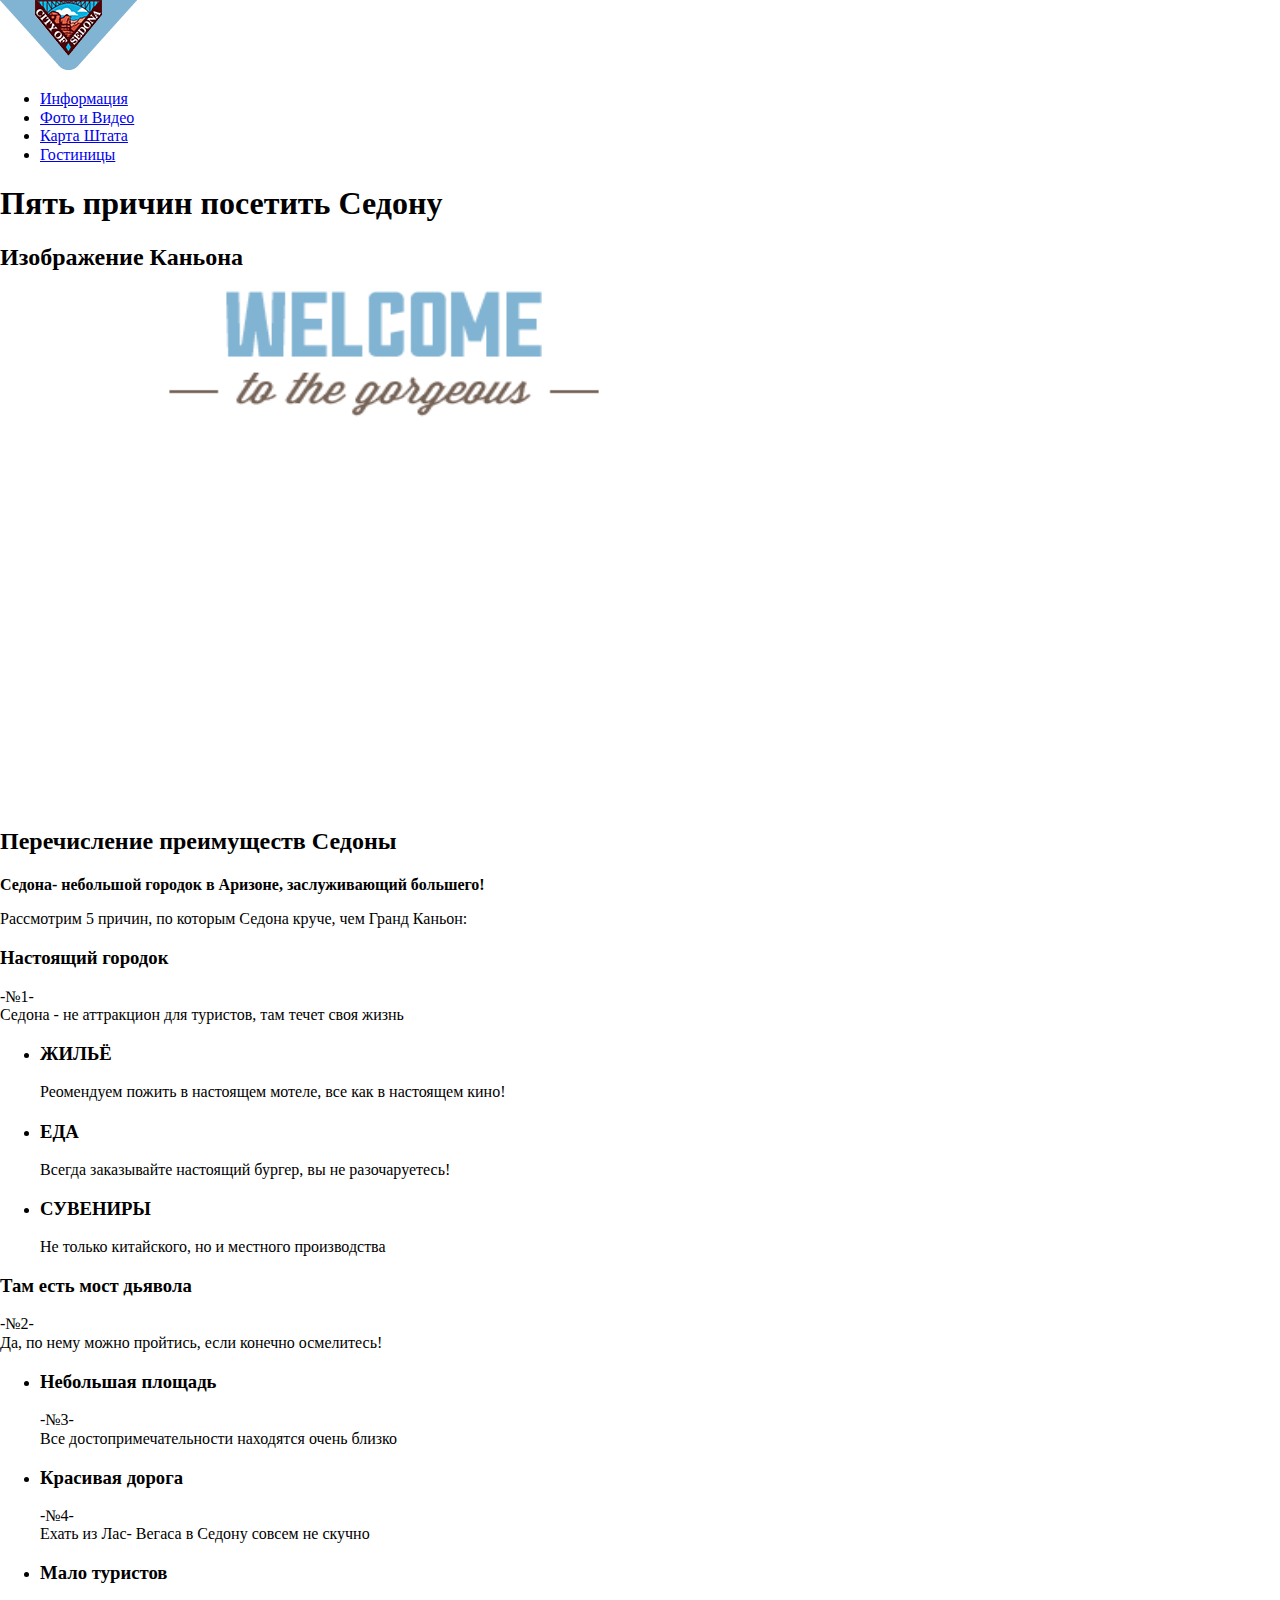
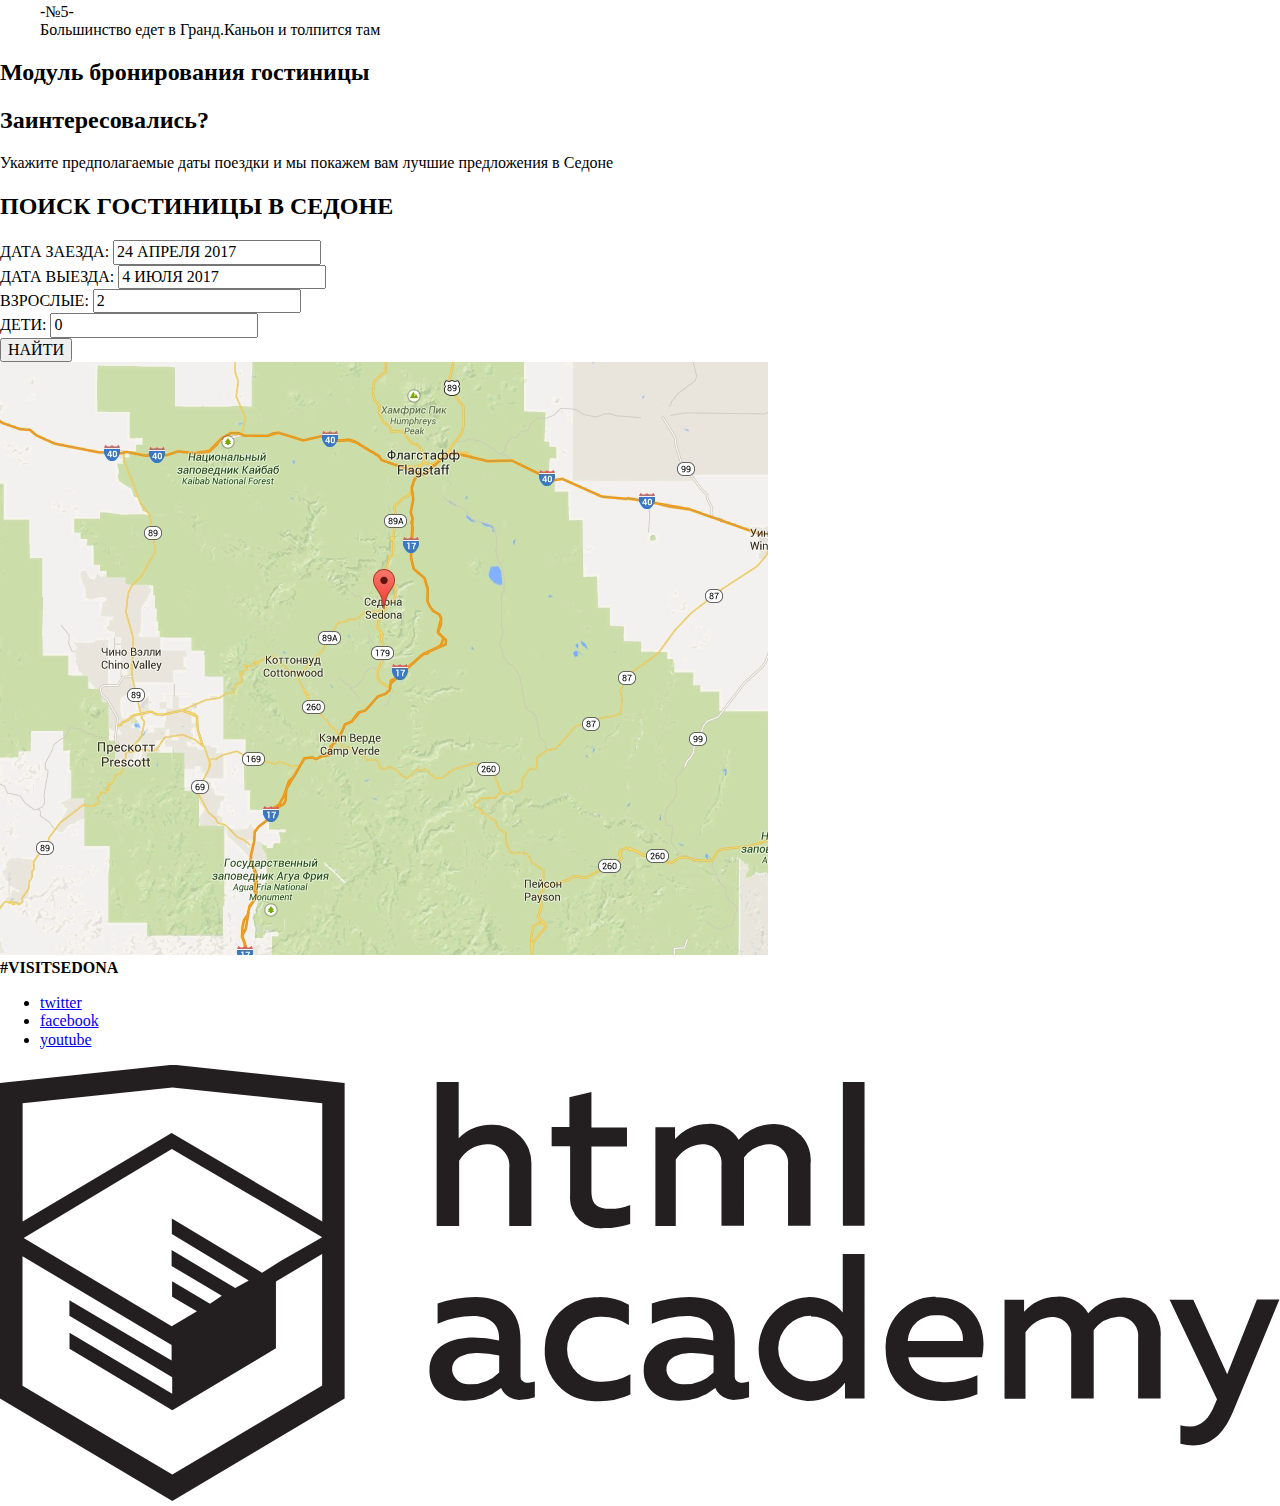
==== index.html @ c0c1a4cf "Pictures relocated" ====
<!DOCTYPE html>
<html lang="ru">
  <head>
    <meta charset="utf-8">
    <title>HTML Academy: Седона</title>
    <link href="https://fonts.googleapis.com/css?family=PT+Sans:400,700&amp;subset=cyrillic" rel="stylesheet">
    <link href="css/normalize.css" rel="stylesheet">
  </head>
  <body>

  <header class="main-header">
    <nav class="main-header-nav">
      <a class="main-header-logo" href="#">
        <img src="img/Logo.png" width="137" height="70" alt="Логотип Sedona">
      </a>
        <ul class="main-header-nav-list">
          <li><a href="#">Информация</a></li>
          <li><a href="#">Фото и Видео</a></li>
          <li><a href="#">Карта Штата</a></li>
          <li><a href="inner.html">Гостиницы</a></li>
        </ul>
      </nav>
    </header>
<main>
  <h1 class="visually-hidden">Пять причин посетить Седону</h1>
    <section class="header-background">
      <h2 class="visually-hidden">Изображение Каньона</h2>
      <div class="image-header">
        <div class="image-header-titles">
          <img src="img/Sedona-title.png" width="768" height="513" alt="Изображение Каньона со стороны Седоны">
        </div>
      </div>
    </section>

  <section class="reasoning">
    <h2 class="visually-hidden"> Перечисление преимуществ Седоны</h2>
      <div class="reasoning-title">
        <p class="reasoning-title-1"><b>Седона- небольшой городок в Аризоне, заслуживающий большего!</b></p>
        <p class="reasoning-title-2">Рассмотрим 5 причин, по которым Седона круче, чем Гранд Каньон:</p>
      </div>

  <div class="reason-1">
      <h3 class="reason-1-title">Настоящий городок</h3>
        <p class="reason-1-body">-№1-<br>Седона - не аттракцион для туристов, там течет своя жизнь</p>
  </div>
    <div class="reason-1-list">
      <ul class="reason-1-benefits">
        <li class="reason-1-benefits-accomodation">
          <h3>ЖИЛЬЁ</h3>
          <p class="accomodation-slogan"> Реомендуем пожить в настоящем мотеле, все как в настоящем кино!</P>
        </li>
        <li class="reason-1-benefits-food">
          <h3>ЕДА</h3>
          <p class='food-slogan'>Всегда заказывайте настоящий бургер, вы не разочаруетесь!</p>
        </li>
        <li class="reason-1-benefits-souvenirs">
          <h3>СУВЕНИРЫ</h3>
          <p class="souvenirs-slogan">Не только китайского, но и местного производства</p>
        </li>
      </ul>
    </div>
    <div class="other-reasons">
      <div class="reason-2">
        <h3 class="reason-2-title">Там есть мост дьявола</h3>
          <p class="reason-2-body">-№2-<br>Да, по нему можно пройтись, если конечно осмелитесь!</p>
      </div>
      <div class="reasons-extra">
        <ul class="reasons-extra-list">
        <li class="reasons-extra-list-citation">
          <h3>Небольшая площадь</h3>
          <p>-№3-<br>Все достопримечательности находятся очень близко</p>
        </li>
        <li class="reasons-extra-list-citation">
          <h3>Красивая дорога</h3>
          <p>-№4-<br>Ехать из Лас- Вегаса в Седону совсем не скучно</p>
        </li>
        <li class="reasons-extra-list-citation">
          <h3>Мало туристов</h3>
          <p>-№5-<br>Большинство едет в Гранд.Каньон и толпится там</p>
        </li>
      </ul>
    </div>
  </div>
</section>
<section class="booking">
  <h2 class="visually-hidden">Модуль бронирования гостиницы</h2>
  <div class="interested">
    <div class="interested-text">
      <h2 class="interested-text-question">Заинтересовались?</h2>
      <p class="interested-text-offer">Укажите предполагаемые даты поездки
        и мы покажем вам лучшие предложения в Седоне</p>
    </div>
    <div class="interested-form"></div>
     <h2>ПОИСК ГОСТИНИЦЫ В СЕДОНЕ</h2>
      <form class="booking-from" action="https://echo.htmlacademy.ru" method="post">
        <div class="check-in">
         <label for="check-in-date">ДАТА ЗАЕЗДА:</label>
         <input type="text" id="check-in-date" name="check-in-date" value="24 АПРЕЛЯ 2017" required>
        </div>
        <div class="check-out">
          <label for="check-out-date">ДАТА ВЫЕЗДА:</label>
          <input type="text" id="check-out-date" name="check-out-date" value="4 ИЮЛЯ 2017" required>
        </div>
        <div class="adults">
          <label for="adults-form">ВЗРОСЛЫЕ:</label>
          <input type="text" id="adults-form" name="adults-form" value="2" required>
        </div>
        <div class="children">
          <label for="children-form">ДЕТИ:</label>
          <input type="text" id="children-form" name="children-form" value="0" required>
        </div>
        <div class="hotel-search">
          <input type="submit" value="НАЙТИ" name="hotel-search-button">
        </div>
      </form>
    <div class="interested-map">
      <img src="img/map.png" width="768" height="593" alt="Карта проезда до Седоны">
    </div>
  </div>
</section>
</main>
<footer class="main-footer">
  <b class="footer-hashtag">#VISITSEDONA</b>
  <ul class="footer-social">
    <li class="footer-social-twitter">
      <a href="#" title="twitter" class="twitter-button">twitter</a>
    </li>
    <li class="footer-social-facebook">
      <a href="#" title="facebook" class="facebook-button">facebook</a>
    </li>
    <li class="footer-social-youtube">
      <a href="#" title="youtube" class="youtube-button">youtube</a>
    </li>
  </ul>
  <a href="#" title="htmlacademy" class="htmlacademy-button"><img src="img/logo-htmlacademy.svg" alt="htmlacademy-logo"></a>
</footer>
  </body>
</html>
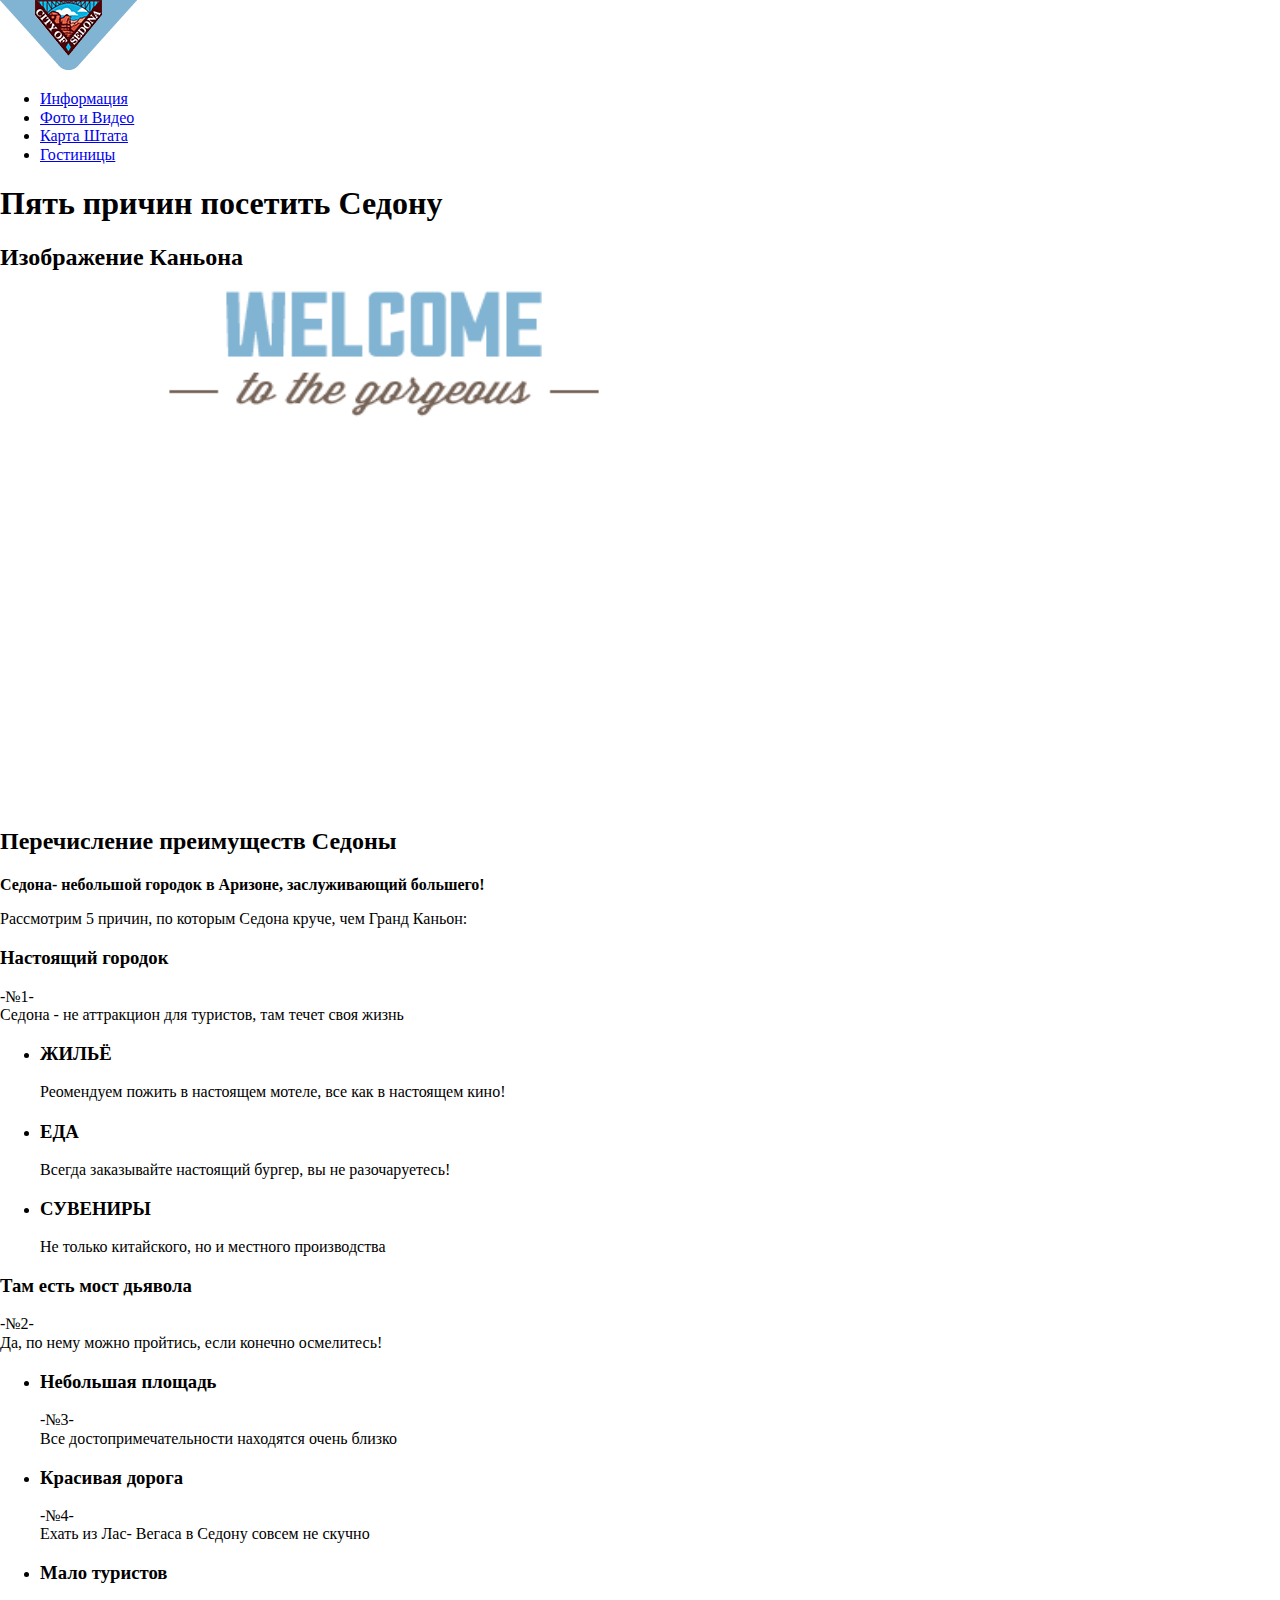
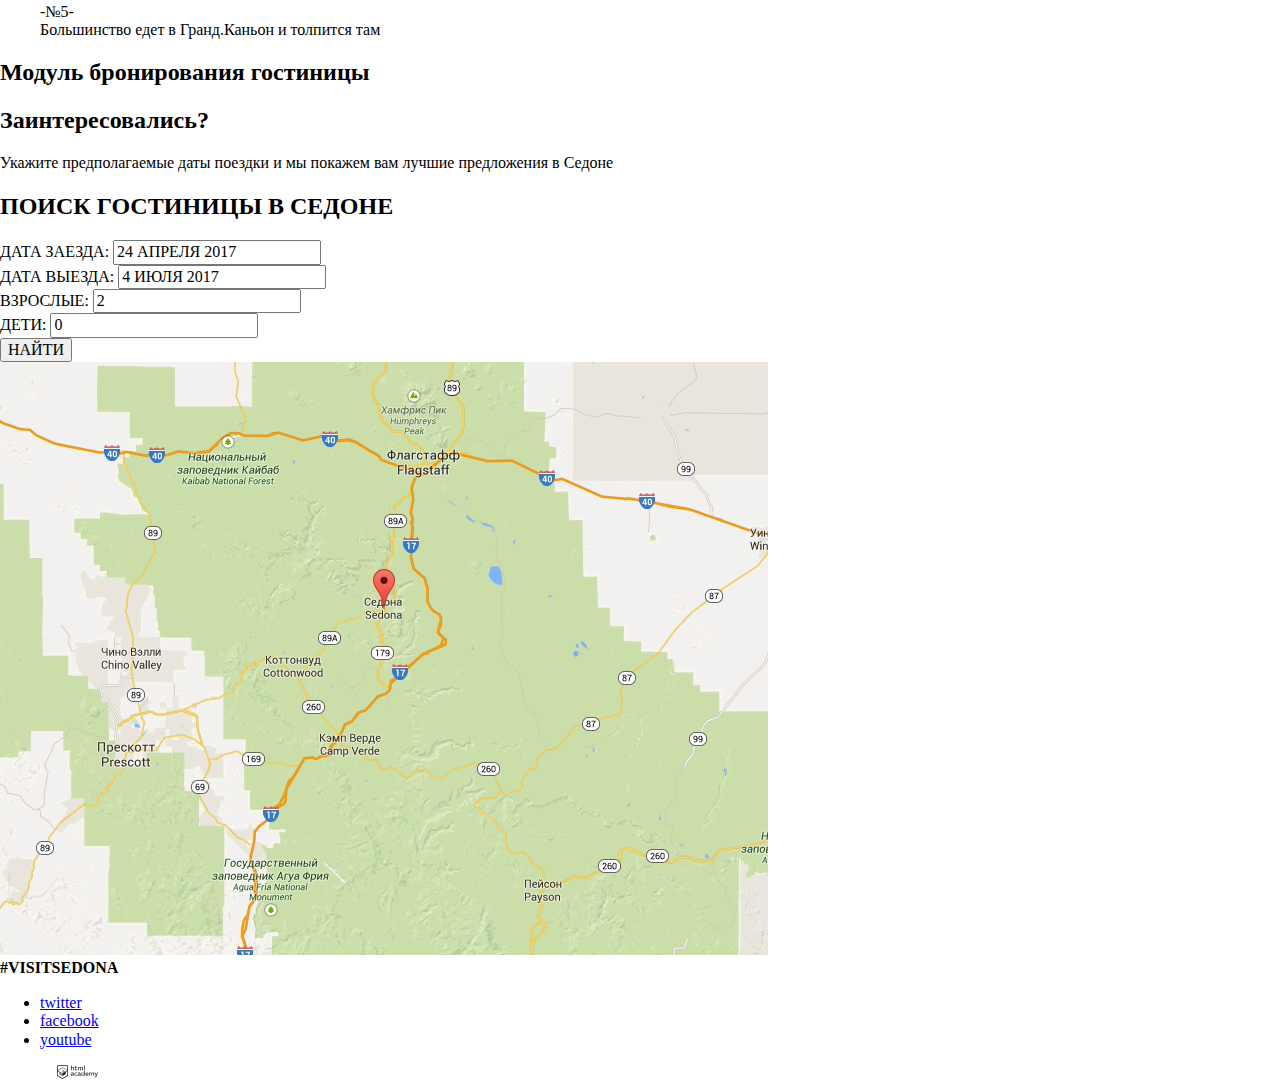
==== commit 1f346b30: "Logo fixed" ====
--- a/index.html
+++ b/index.html
@@ -132,7 +132,7 @@
       <a href="#" title="youtube" class="youtube-button">youtube</a>
     </li>
   </ul>
-  <a href="#" title="htmlacademy" class="htmlacademy-button"><img src="img/logo-htmlacademy.svg" alt="htmlacademy-logo"></a>
+  <a href="#" title="htmlacademy" class="htmlacademy-button"><img src="img/logo-htmlacademy.svg" width="155" height="14" alt="htmlacademy-logo"></a>
 </footer>
   </body>
 </html>
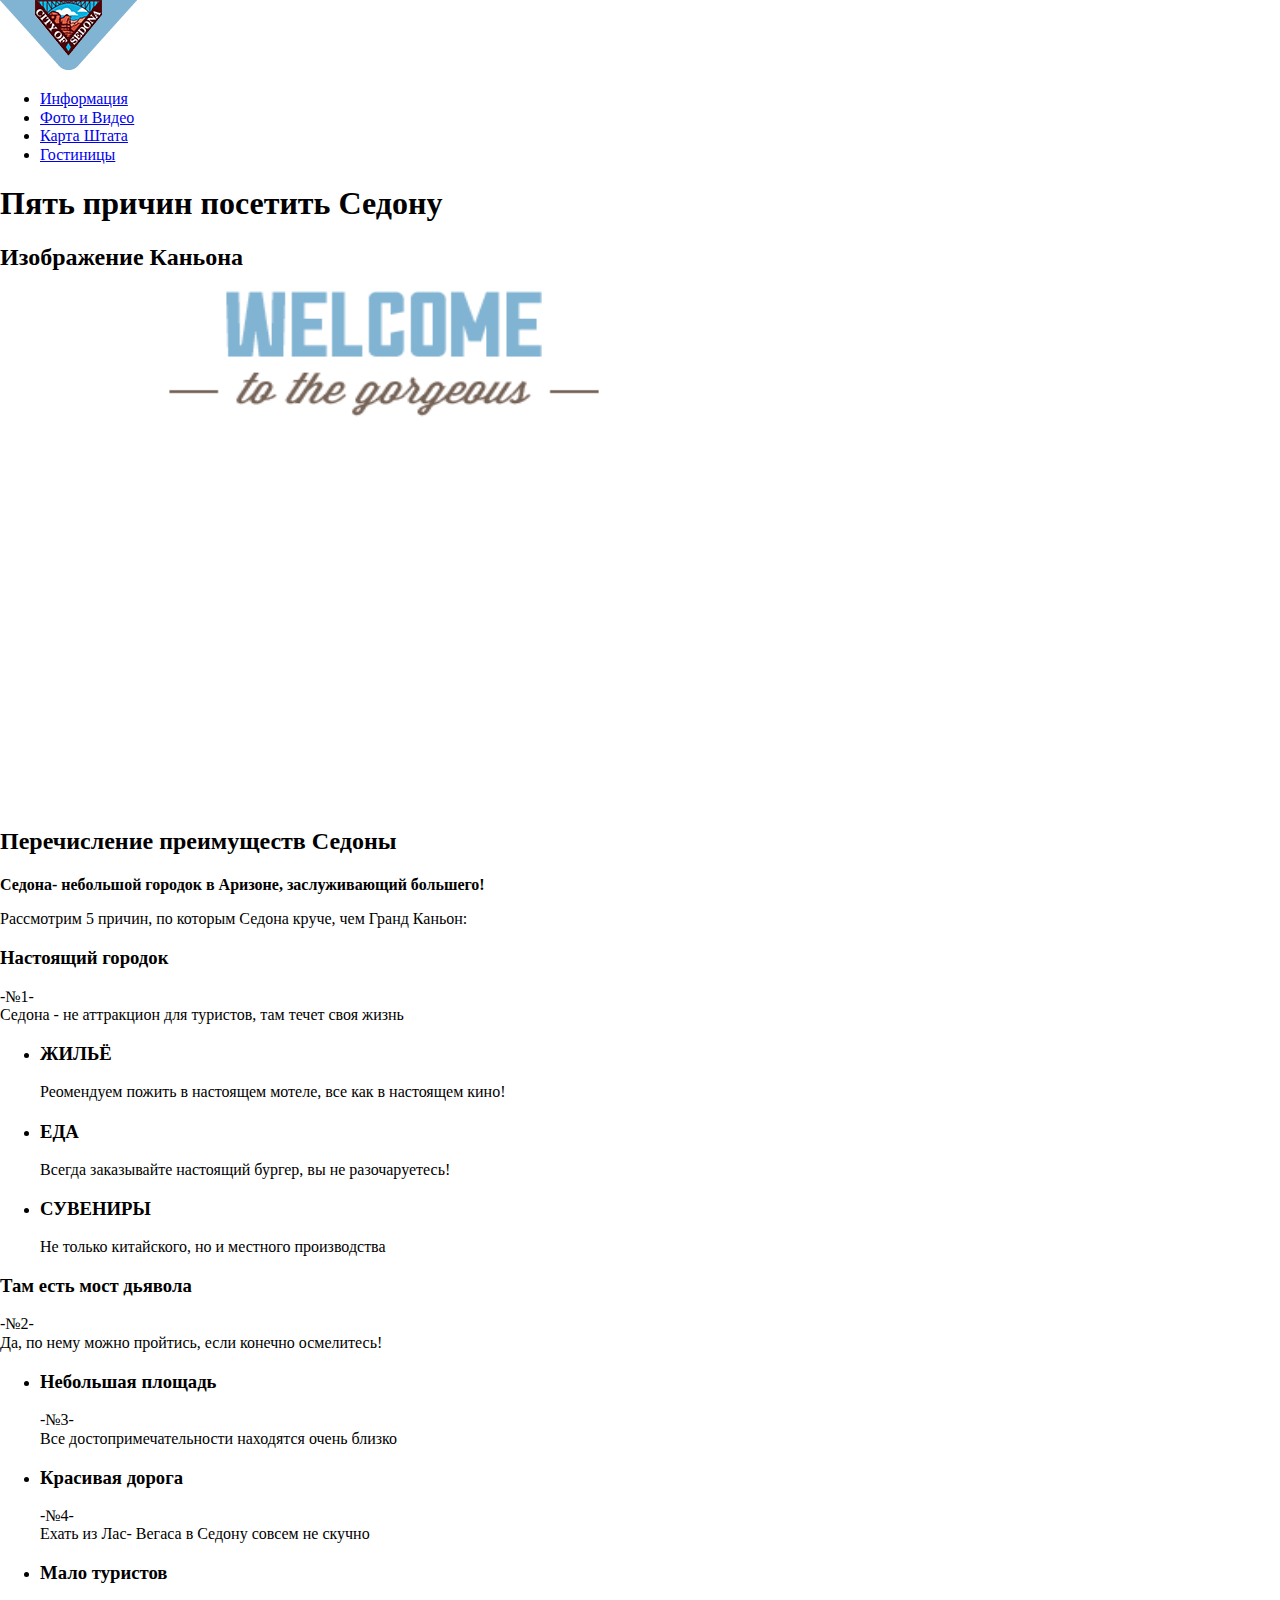
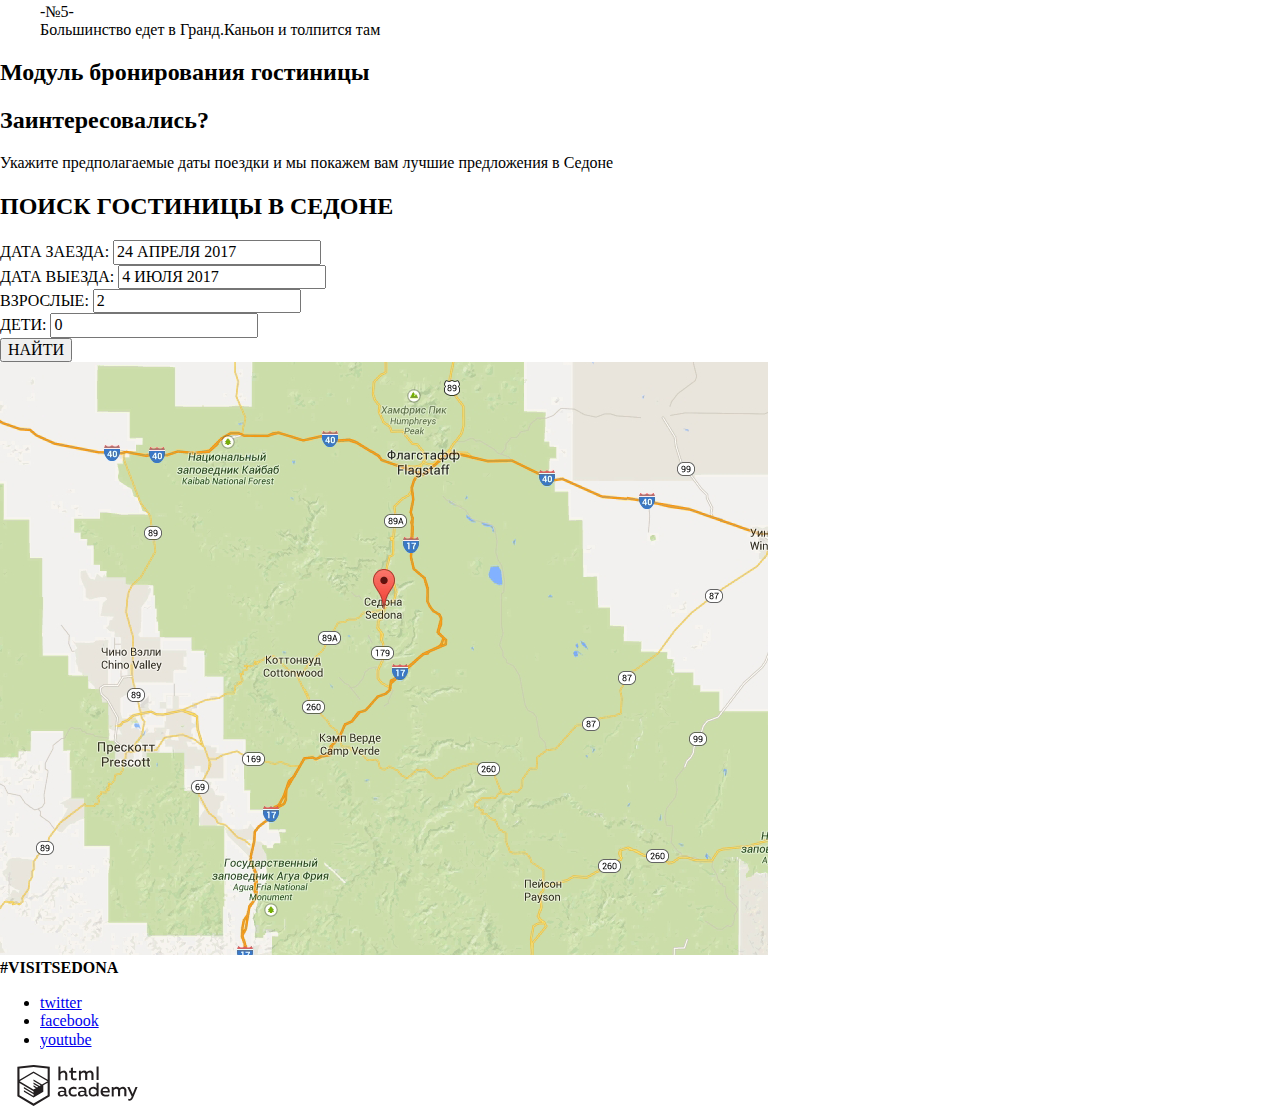
==== commit 70a707d8: "Logo fixed 2.0" ====
--- a/index.html
+++ b/index.html
@@ -132,7 +132,7 @@
       <a href="#" title="youtube" class="youtube-button">youtube</a>
     </li>
   </ul>
-  <a href="#" title="htmlacademy" class="htmlacademy-button"><img src="img/logo-htmlacademy.svg" width="155" height="14" alt="htmlacademy-logo"></a>
+  <a href="#" title="htmlacademy" class="htmlacademy-button"><img src="img/logo-htmlacademy.svg" width="155" height="41" alt="htmlacademy-logo"></a>
 </footer>
   </body>
 </html>
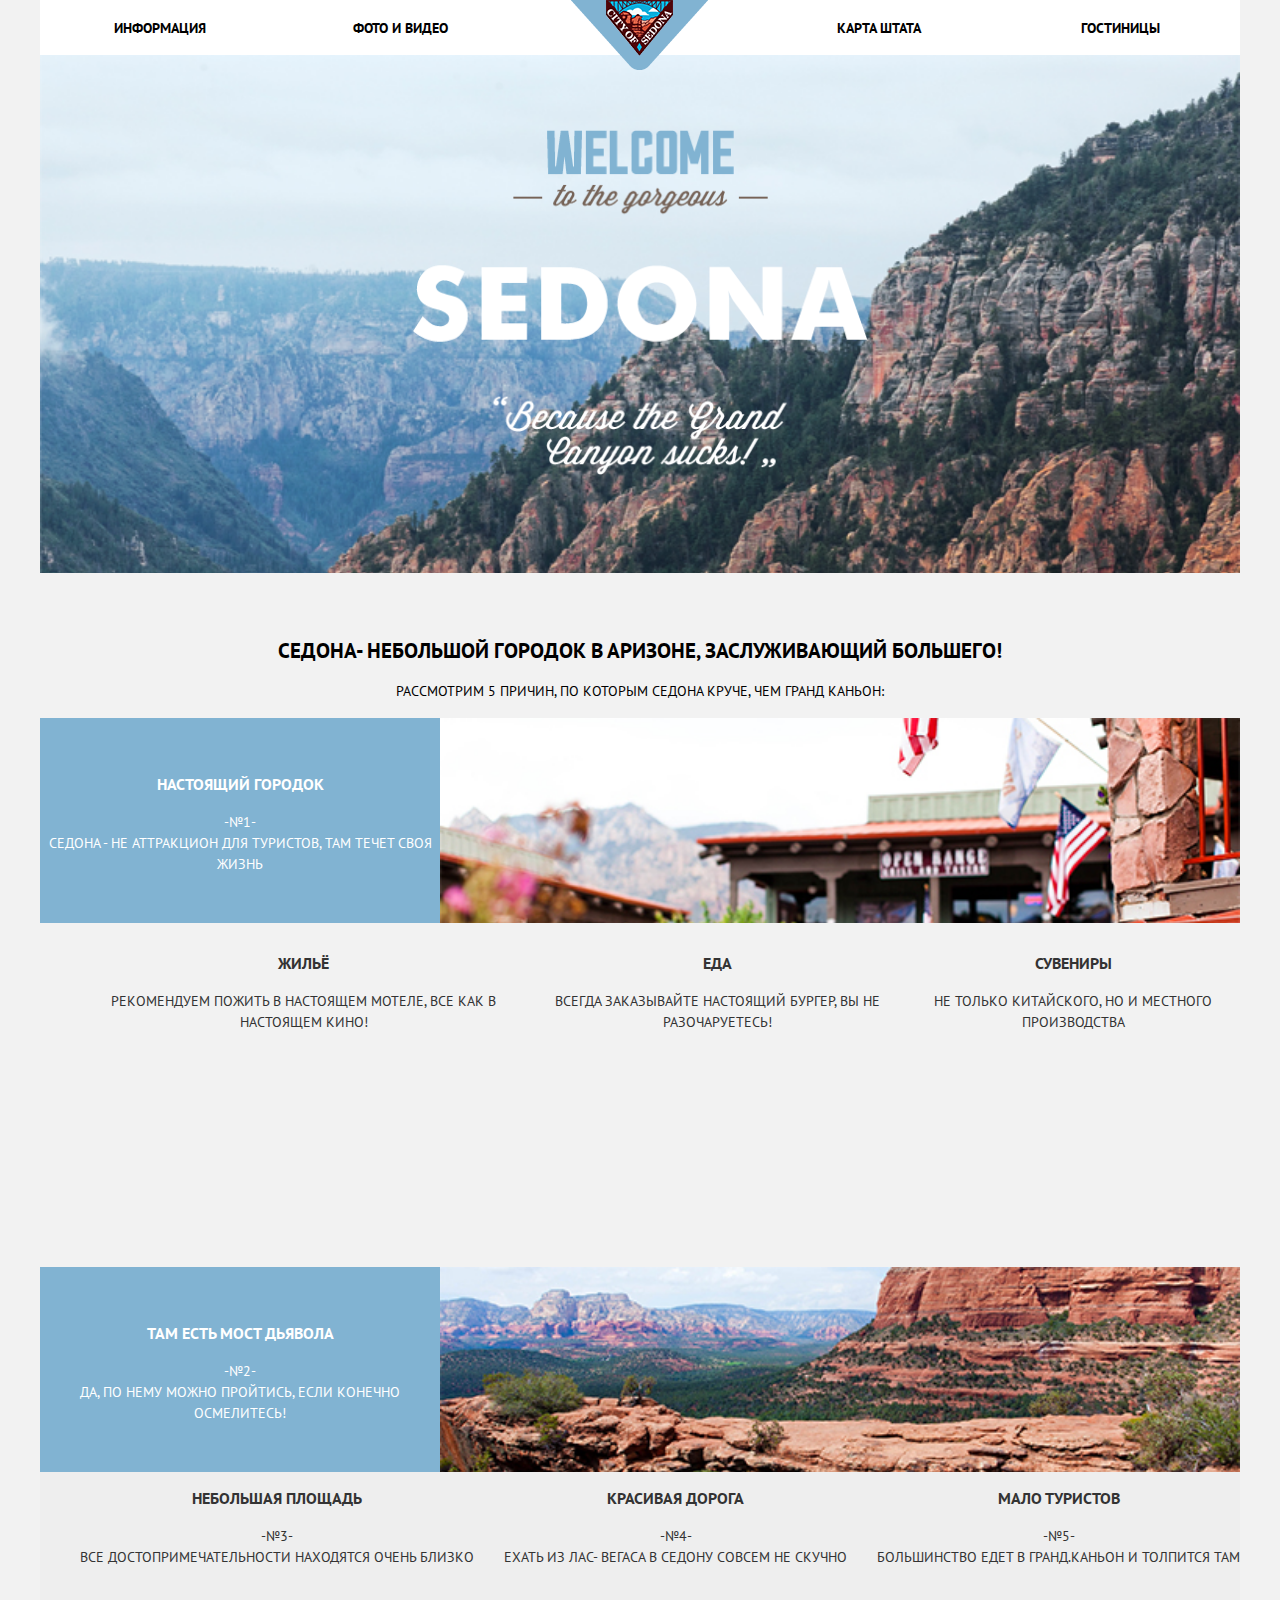
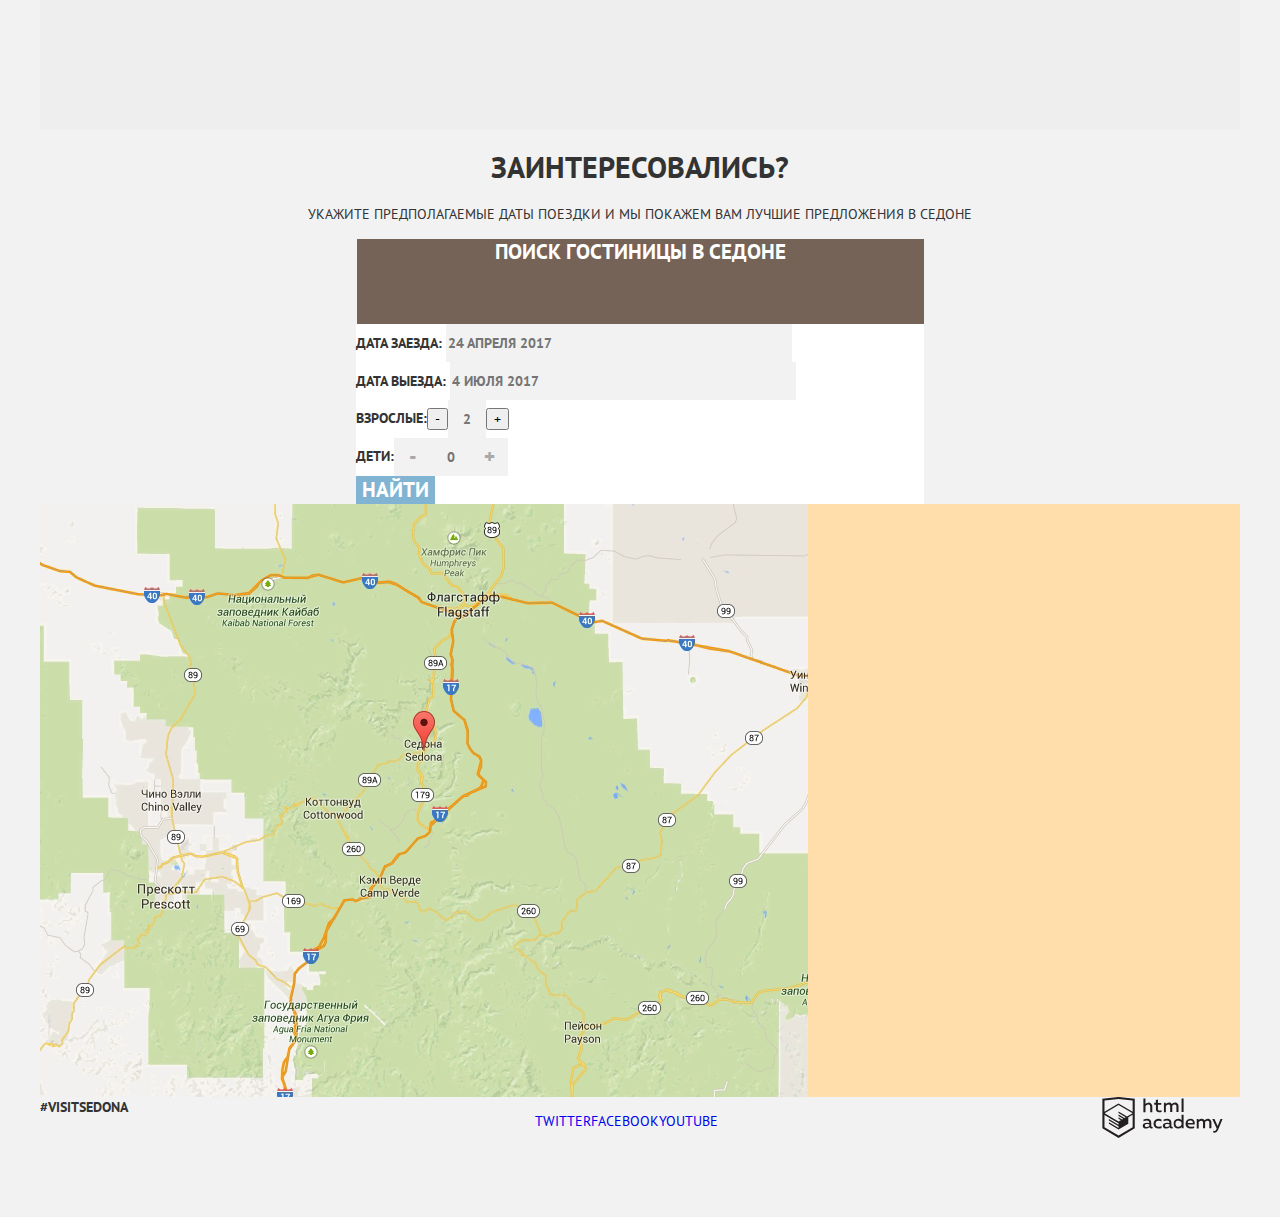
==== commit 1200560f: "Css and HTML fixes" ====
--- a/index.html
+++ b/index.html
@@ -5,15 +5,16 @@
     <title>HTML Academy: Седона</title>
     <link href="https://fonts.googleapis.com/css?family=PT+Sans:400,700&amp;subset=cyrillic" rel="stylesheet">
     <link href="css/normalize.css" rel="stylesheet">
+    <link href="css/style.css" rel="stylesheet">
   </head>
   <body>
-
+<div class="wrapper">
   <header class="main-header">
-    <nav class="main-header-nav">
-      <a class="main-header-logo" href="#">
+    <nav class="nav">
+      <a class="header-logo" href="#">
         <img src="img/Logo.png" width="137" height="70" alt="Логотип Sedona">
       </a>
-        <ul class="main-header-nav-list">
+        <ul class="nav-list">
           <li><a href="#">Информация</a></li>
           <li><a href="#">Фото и Видео</a></li>
           <li><a href="#">Карта Штата</a></li>
@@ -21,37 +22,41 @@
         </ul>
       </nav>
     </header>
+
 <main>
+
   <h1 class="visually-hidden">Пять причин посетить Седону</h1>
     <section class="header-background">
       <h2 class="visually-hidden">Изображение Каньона</h2>
-      <div class="image-header">
-        <div class="image-header-titles">
-          <img src="img/Sedona-title.png" width="768" height="513" alt="Изображение Каньона со стороны Седоны">
-        </div>
+      <div class="header-img">
+        <img src="img/Sedona-title.png" width="455" height="345" alt="Изображение Каньона со стороны Седоны">
       </div>
     </section>
 
-  <section class="reasoning">
+  <section class="attractions">
     <h2 class="visually-hidden"> Перечисление преимуществ Седоны</h2>
-      <div class="reasoning-title">
-        <p class="reasoning-title-1"><b>Седона- небольшой городок в Аризоне, заслуживающий большего!</b></p>
-        <p class="reasoning-title-2">Рассмотрим 5 причин, по которым Седона круче, чем Гранд Каньон:</p>
+      <div class="mountains">
+        <b class="mountains-slogan">Седона- небольшой городок в Аризоне, заслуживающий большего!</b>
+        <p class="mountains-text">Рассмотрим 5 причин, по которым Седона круче, чем Гранд Каньон:</p>
       </div>
 
   <div class="reason-1">
-      <h3 class="reason-1-title">Настоящий городок</h3>
-        <p class="reason-1-body">-№1-<br>Седона - не аттракцион для туристов, там течет своя жизнь</p>
+      <div class="reason-1-text">
+        <h3>Настоящий городок</h3>
+        <p>-№1-<br>Седона - не аттракцион для туристов, там течет своя жизнь</p>
+      </div>
+      <div class="reason-1-picture"></div>
   </div>
+
     <div class="reason-1-list">
       <ul class="reason-1-benefits">
         <li class="reason-1-benefits-accomodation">
           <h3>ЖИЛЬЁ</h3>
-          <p class="accomodation-slogan"> Реомендуем пожить в настоящем мотеле, все как в настоящем кино!</P>
+          <p class="accomodation-slogan"> Рекомендуем пожить в настоящем мотеле, все как в настоящем кино!</P>
         </li>
         <li class="reason-1-benefits-food">
           <h3>ЕДА</h3>
-          <p class='food-slogan'>Всегда заказывайте настоящий бургер, вы не разочаруетесь!</p>
+          <p class="food-slogan">Всегда заказывайте настоящий бургер, вы не разочаруетесь!</p>
         </li>
         <li class="reason-1-benefits-souvenirs">
           <h3>СУВЕНИРЫ</h3>
@@ -59,10 +64,14 @@
         </li>
       </ul>
     </div>
+
     <div class="other-reasons">
       <div class="reason-2">
-        <h3 class="reason-2-title">Там есть мост дьявола</h3>
-          <p class="reason-2-body">-№2-<br>Да, по нему можно пройтись, если конечно осмелитесь!</p>
+        <div class="reason-2-text">
+        <h3>Там есть мост дьявола</h3>
+          <p>-№2-<br>Да, по нему можно пройтись, если конечно осмелитесь!</p>
+        </div>
+        <div class="reason-2-picture"></div>
       </div>
       <div class="reasons-extra">
         <ul class="reasons-extra-list">
@@ -81,7 +90,9 @@
       </ul>
     </div>
   </div>
+
 </section>
+
 <section class="booking">
   <h2 class="visually-hidden">Модуль бронирования гостиницы</h2>
   <div class="interested">
@@ -90,33 +101,61 @@
       <p class="interested-text-offer">Укажите предполагаемые даты поездки
         и мы покажем вам лучшие предложения в Седоне</p>
     </div>
-    <div class="interested-form"></div>
-     <h2>ПОИСК ГОСТИНИЦЫ В СЕДОНЕ</h2>
-      <form class="booking-from" action="https://echo.htmlacademy.ru" method="post">
-        <div class="check-in">
-         <label for="check-in-date">ДАТА ЗАЕЗДА:</label>
-         <input type="text" id="check-in-date" name="check-in-date" value="24 АПРЕЛЯ 2017" required>
-        </div>
-        <div class="check-out">
-          <label for="check-out-date">ДАТА ВЫЕЗДА:</label>
-          <input type="text" id="check-out-date" name="check-out-date" value="4 ИЮЛЯ 2017" required>
-        </div>
-        <div class="adults">
-          <label for="adults-form">ВЗРОСЛЫЕ:</label>
-          <input type="text" id="adults-form" name="adults-form" value="2" required>
-        </div>
-        <div class="children">
-          <label for="children-form">ДЕТИ:</label>
-          <input type="text" id="children-form" name="children-form" value="0" required>
-        </div>
-        <div class="hotel-search">
-          <input type="submit" value="НАЙТИ" name="hotel-search-button">
-        </div>
-      </form>
-    <div class="interested-map">
-      <img src="img/map.png" width="768" height="593" alt="Карта проезда до Седоны">
-    </div>
-  </div>
+
+      <a class="search-hotel-button" href="#">Поиск гостиницы в седоне</a>
+      <section class="order-form">
+       <form class="search-form" action="https://echo.htmlacademy.ru" method="get">
+         <div class="check-in">
+           <label for="check-in-date">
+             <span class="come">
+               Дата заезда:
+               <input id="check-in-date" type="text" name="check-in" placeholder="24 апреля 2017">
+               <span class="visually-hidden">Календарь</span>
+             </span>
+           </label>
+         </div>
+
+         <div class="check-out">
+           <label for="check-out-date">
+             <span class="leave">
+               Дата выезда:
+               <input id="check-out-date" type="text" name="check-out" placeholder="4 июля 2017">
+               <span class="visually-hidden">Календарь</span>
+             </span>
+           </label>
+         </div>
+
+         <div class="adults">
+           <div class="adults-wrapper">
+             <label for="adults">Взрослые:</label>
+             <span class="visually-hidden">Минус</span>
+             <button class="decrease-button button-number" type="button">-</button>
+             <input id="adults" type="text" name="adults" placeholder="2">
+             <span class="visually-hidden">Плюс</span>
+             <button class="increase-button button-number" type="button">+</button>
+           </div>
+         </div>
+
+         <div class="children">
+           <div class="children-wrapper">
+             <label for="children">Дети:</label>
+             <span class="visually-hidden">минус</span>
+             <button class="minus-button button-number" type="button">-</button>
+             <input id="children" type="text" name="children" placeholder="0">
+             <span class="visually-hidden">плюс</span>
+             <button class="plus-button button-number" type="button">+</button>
+           </div>
+         </div>
+
+         <button class="button-search" type="submit">Найти</button>
+       </form>
+     </section>
+     <section class="map">
+       <h2 class="visually-hidden">Расположение Седоны на карте</h2>
+       <div class="image-of-map">
+         <span class="visually-hidden">Карта курорта Седона</span>
+       </div>
+     </section>
 </section>
 </main>
 <footer class="main-footer">
@@ -134,5 +173,6 @@
   </ul>
   <a href="#" title="htmlacademy" class="htmlacademy-button"><img src="img/logo-htmlacademy.svg" width="155" height="41" alt="htmlacademy-logo"></a>
 </footer>
+</div>
   </body>
 </html>
--- a/css/style.css
+++ b/css/style.css
@@ -0,0 +1,722 @@
+html {
+  box-sizing: border-box;
+}
+
+*,
+*:before,
+*:after {
+  box-sizing: inherit;
+}
+
+body{
+  margin: 0;
+  padding: 0;
+  font-size: 14px;
+  line-height: 21px;
+  color: #333333;
+  text-transform: uppercase;
+  background-color: #f2f2f2;
+  font-family: 'PT Sans', 'Arial', sans-serif;
+}
+
+.wrapper{
+  width:1200px;
+  margin: 0 auto;
+}
+
+a{
+  display: block;
+  text-decoration: none;
+}
+
+ul, li {list-style: none;}
+
+img{
+  max-width:1200px;
+}
+
+.visually-hidden{
+  position: absolute;
+  width: 1px;
+  height: 1px;
+  margin: -1px;
+  border: 0;
+  padding: 0;
+  white-space: nowrap;
+  -webkit-clip-path: inset(100%);
+  clip-path: inset(100%);
+  clip: rect(0 0 0 0);
+  overflow: hidden;
+}
+
+/* НАвигация */
+
+.main-header{
+  width:1200px;
+  min-height:55px;
+  margin:0 auto;
+}
+
+.nav{
+  font-size:14px;
+  line-height:26px;
+  font-weight:700;
+  color:  #000000;
+  background-color: #ffffff;
+  display:block;
+  position:relative;
+}
+
+.header-logo{
+  position: absolute;
+  width:137px;
+  height:70px;
+  left:50%;
+  margin-left:-69px;
+}
+
+.nav-list{
+  display:flex;
+  flex-wrap: wrap;
+  align-items: center;
+  min-height: 55px;
+  margin: 0;
+  padding: 0;
+
+}
+
+.nav-list li{
+  width:20%;
+  text-align:center;
+}
+
+.nav-list li:nth-child(3){
+  margin-left:auto;
+  margin-right:1px;
+}
+
+.nav-list a {
+  color: #000000;
+}
+
+.nav-list a:hover,
+.nav-list a:focus {
+  color: #81b3d2;
+}
+
+.nav-list a:active {
+  color: #000000;
+  opacity: 0.3;
+}
+
+/*Изображение Sedona*/
+
+.header-img{
+  width:1200px;
+  min-height:518px;
+  background-image: url("../img/mountains-photo.png");
+  background-repeat: no-repeat;
+  background-size:cover;
+  text-align: center;
+}
+
+.header-img img{
+  margin-top:75px;
+}
+
+.mountains{
+  color: #000000;
+  text-align: center;
+  width:1200px;
+  height:145px;
+  padding-top: 65px;
+}
+
+.mountains-slogan{
+  font-size: 21px;
+  line-height: 26px;
+  width:440px;
+}
+
+.mountains-text{
+  font-size: 14px;
+  line-height: 26px;
+  color: #000000;
+  text-align: center;
+}
+
+/*Причины */
+
+.reason-1,
+.reason-2{
+  display:flex;
+  color: #ffffff;
+	background-color: #81b3d2;
+	text-align: center;
+  height:205px;
+  width:1200px;
+}
+
+.reason-1-text{
+  width:400px;
+  padding-top: 40px;
+}
+
+.reason-1-picture{
+  width:800px;
+  min-height:205px;
+  background-image:url("../img/pic1.jpg");
+  background-repeat: no-repeat;
+  background-size:cover;
+}
+
+.reason-1-list{
+  height:330px;
+  text-align: center;
+}
+
+.reason-1-benefits{
+  display:flex;
+  justify-content:space-between;
+  min-height: 330px;
+
+}
+/*Переназначить flex элементы с помощью поперечной оси*/
+.reason-2-text{
+  width:400px;
+  padding-top: 40px;
+}
+
+.reason-2-picture{
+  width:800px;
+  min-height:205px;
+  background-image:url("../img/pic2.jpg");
+  background-repeat: no-repeat;
+  background-size:cover;
+}
+
+.other-reasons{
+  text-align: center;
+}
+
+.reasons-extra{
+  min-height:258px;
+  background-color:#eeeeee;
+
+}
+
+.attractions>h3{
+  font-size:21px;
+  line-height: 21px;
+  font-weight:bold;
+}
+
+.reasons-extra-list{
+  display:flex;
+  justify-content:space-between;
+  margin-top:0px;
+}
+
+/*Форма бронирования*/
+
+.interested-text{
+  text-align: center;
+}
+
+.interested-text-question{
+  font-size:30px;
+  line-height:24px;
+  font-weight:bold;
+}
+
+.search-hotel-button {
+  margin: 0 auto;
+  font-weight: bold;
+  font-size: 21px;
+  line-height: 26px;
+  color: #ffffff;
+  text-decoration: none;
+  background-color: #766357;
+  width:567px;
+  min-height:85px;
+  text-align: center;
+
+}
+
+.search-hotel-button:hover {
+  background-color: #604e43;
+}
+
+.search-hotel-button:active {
+  background-color: #503e33;
+  color: #857871;
+}
+
+.order-form {
+  margin: 0 auto;
+  font-weight: bold;
+  background: #ffffff;
+  width: 568px;
+}
+
+.order-form input {
+  box-sizing: border-box;
+  font-size: 14px;
+  line-height: 26px;
+  font-weight: bold;
+  text-transform: uppercase;
+  width: 346px;
+  height: 38px;
+  background-color: #f2f2f2;
+  border: none;
+}
+
+.adults-wrapper {
+  display: flex;
+  align-items: center;
+}
+
+.children-wrapper {
+  display: flex;
+  align-items: center;
+}
+
+.adults input {
+  box-sizing: border-box;
+  margin: 0;
+  padding: 0;
+  text-align: center;
+  background-color: #f2f2f2;
+  border: none;
+  width: 38px;
+  height: 38px;
+}
+
+.children input {
+  margin: 0;
+  padding: 0;
+  text-align: center;
+  width: 38px;
+  height: 38px;
+}
+
+.order-form input:hover {
+  background-color: #ebebeb;
+}
+
+.order-form input:focus {
+  background-color: #ffffff;
+}
+
+.button-number:hover {
+  color: #000000;
+}
+
+.button-number:active {
+  color: #81afd2;
+}
+
+.minus-button {
+  margin: 0;
+  padding: 0;
+  font-size: 21px;
+  line-height: 26px;
+  font-weight: bold;
+  color: #a9a9a9;
+  background-color: #f2f2f2;
+  border: none;
+  width: 38px;
+  height: 38px;
+}
+
+.plus-button {
+  margin: 0;
+  padding: 0;
+  font-size: 21px;
+  line-height: 26px;
+  font-weight: bold;
+  color: #a9a9a9;
+  background-color: #f2f2f2;
+  border: none;
+  width: 38px;
+  height: 38px;
+}
+
+.button-search {
+  font-weight: bold;
+  font-size: 21px;
+  line-height: 26px;
+  background-color: #81b3d2;
+  color: #ffffff;
+  text-transform: uppercase;
+  border: none;
+}
+
+.button-search:hover {
+  background-color: #669ec0;
+}
+
+.button-search:active {
+  background-color: #5496bd;
+  color: #88b6d1;
+}
+
+.map {
+  width: 1200px;
+  min-height: 593px;
+  background: #ffdeac url("../img/map.png") no-repeat;
+  text-align: center;
+}
+
+.main-footer{
+  min-height:120px;
+  display:flex;
+  justify-content:space-between;
+}
+
+.footer-social{
+  display:flex;
+  justify-content:space-between;
+}
+
+
+/* Страница inner.html */
+
+.filters{
+  min-height:220px;
+}
+
+fieldset {
+   border:0 none;
+}
+
+.infrastructure{
+  display: flex;
+  justify-content:space-between;
+  text-align: center;
+}
+
+.fieldset-title{
+  font-size: 16px;
+  line-height:21px;
+  font-weight:bold;
+}
+
+.filters {
+  font-size: 16px;
+  line-height: 21px;
+  color: #ffffff;
+  list-style-type: none;
+  background: #57646e url("../img/Photo-blur-inner.png") no-repeat;
+  background-size: cover;
+}
+
+.filters li {
+  font-size: 14px;
+  line-height: 21px;
+}
+
+.filter-catalog-form {
+  display: flex;
+  min-height: 218px;
+}
+
+.filter-catalog-form h3 {
+  font-size: 16px;
+  line-height: 21px;
+}
+
+.filter-catalog-form fieldset {
+  border: 0;
+  margin: 0;
+  padding: 0;
+}
+
+.filter-catalog-form legend {
+  padding: 0;
+  margin: 0;
+  font-size: 16px;
+  line-height: 21px;
+  font-weight: bold;
+  color: #ffffff;
+}
+
+.filter-catalog-form fieldset:nth-child(1) {
+  width: 241px;
+}
+
+.filter-catalog-form fieldset:nth-child(2) {
+  width: 288px;
+  margin-left: 12px;
+}
+
+.filter-catalog-form fieldset:nth-child(3) {
+  padding-top: 30px;
+  padding-left: 258px;
+}
+
+.value {
+  color: #ffffff;
+  text-transform: uppercase;
+}
+
+.title {
+  font-weight: 600;
+  font-size: 16px;
+  line-height: 21px;
+}
+
+.price-controls label {
+  font-size: 14px;
+  line-height: normal;
+  vertical-align: top;
+}
+
+.price-controls input {
+  line-height: normal;
+  color: inherit;
+  font: inherit;
+  width: 50px;
+  background: none;
+  border: none;
+  outline: none;
+}
+
+.range-controls .bar {
+  width: 80%;
+  height: 2px;
+  background-color: #ffffff;
+}
+
+.range-toggle {
+  width: 4px;
+  height: 4px;
+  background: #ababab;
+  border: 8px solid #ffffff;
+  border-radius: 50%;
+}
+
+.transparent-button {
+  margin: 0 auto;
+  font-size: 14px;
+  line-height: 21px;
+  color: #ffffff;
+  text-transform: uppercase;
+  background: transparent;
+  border: 2px solid #ffffff;
+  outline: none;
+}
+
+.transparent-button:hover {
+  color: #000000;
+  background: #ffffff;
+}
+
+.catalog {
+  display: flex;
+  align-items: center;
+  background-color: #ffffff;
+  min-height: 87px;
+}
+
+.results {
+  font-size: 21px;
+  line-height: 26px;
+  width: 230px;
+}
+
+.results b {
+  font-weight: normal;
+  font-weight: bold;
+}
+
+.results span {
+  font-weight: bold;
+}
+
+.sort {
+  display: flex;
+  flex-wrap: wrap;
+  align-items: center;
+  width: 80%;
+}
+
+.sort p {
+  margin-top: 0px;
+  margin-bottom: 4px;
+  margin-left: 4px;
+  margin-right: 38px;
+  font-size: 12px;
+  line-height: 18px;
+  font-weight: 600;
+}
+
+.sort li:nth-child(2) {
+  margin-right: 32px;
+}
+
+.sort li:nth-child(3) {
+  margin-right: 32px;
+}
+
+.sort a {
+  font-size: 12px;
+  line-height: 18px;
+  font-weight: 100;
+  align-items: center;
+  color: #b2b2b2;
+  border-bottom: 1px dotted #81b3d2;
+}
+
+.sort .sort-item-current {
+  color: #81b3d2;
+  border-bottom: none;
+}
+
+.selector .sort-item-current {
+  color: #81b3d2;
+}
+
+.sort a:hover {
+  color: #81b3d2;
+}
+
+.sort a:active {
+  color: #000000;
+  border-bottom: none;
+}
+
+.selector {
+  display: flex;
+  margin-right: 73px;
+  padding-bottom: 6px;
+}
+
+.selector li {
+  padding-left: 12px;
+}
+
+.filters {
+  height: auto;
+}
+
+.filters li,
+.catalog li {
+  list-style-type: none;
+  font-size: 14px;
+  line-height: 21px;
+}
+
+.housing-result {
+  background-color: #ffffff;
+}
+
+.housing-item {
+  display: flex;
+  align-items: center;
+  border-top: 1px solid #e5e5e5;
+}
+
+.housing-item:last-child {
+  border-bottom: 1px solid #e5e5e5;
+}
+
+.housing-poster {
+  padding-top: 29px;
+  padding-bottom: 22px;
+  padding-left: 72px;
+}
+
+.housing-poster img {
+  max-width: 135px;
+}
+
+.hotel-description {
+  display: flex;
+  flex-direction: column;
+  margin-left: 30px;
+  margin-bottom: 0px;
+}
+
+.hotel-description h1 {
+  margin-top: 5px;
+  margin-bottom: 0px;
+}
+
+.the-name-of-the-hotel a {
+  font-size: 21px;
+  line-height: 26px;
+  color: #000000;
+}
+
+.the-name-of-the-hotel a:hover {
+  color: #81b3d2
+}
+
+.the-name-of-the-hotel a:active {
+  color: #b2b2b2;
+}
+
+.housing-wrapper {
+  display: flex;
+}
+
+.view-button {
+  display: block;
+  width: 110px;
+  text-align: center;
+  font-weight: bold;
+  color: #ffffff;
+  background: #81b3d2;
+  margin-right: 8px;
+  margin-top: 13px;
+  margin-bottom: 0px;
+}
+
+.view-button:hover {
+  background: #669ec0;
+}
+
+.view-button:active {
+  background: #5496bd;
+  color: #88b6d1;
+}
+
+.book-button {
+  display: block;
+  width: 142px;
+  text-align: center;
+  font-weight: bold;
+  color: #ffffff;
+  background: #766357;
+  margin-top: 13px;
+  margin-bottom: 12px;
+}
+
+.book-button:hover {
+  background: #604e43;
+}
+
+.book-button:active {
+  background: #503e33;
+  color: #857871;
+}
+
+.rating-item {
+  display: flex;
+  flex-direction: column;
+  justify-content: space-between;
+  height: 100px;
+  margin-left: 522px;
+  margin-top: 12px;
+}
+
+.rating-item p {
+  display: block;
+  width: 110px;
+  height: 27px;
+  margin-bottom: 13px;
+  background: #f2f2f2;
+  text-align: center;
+  margin: 0;
+}
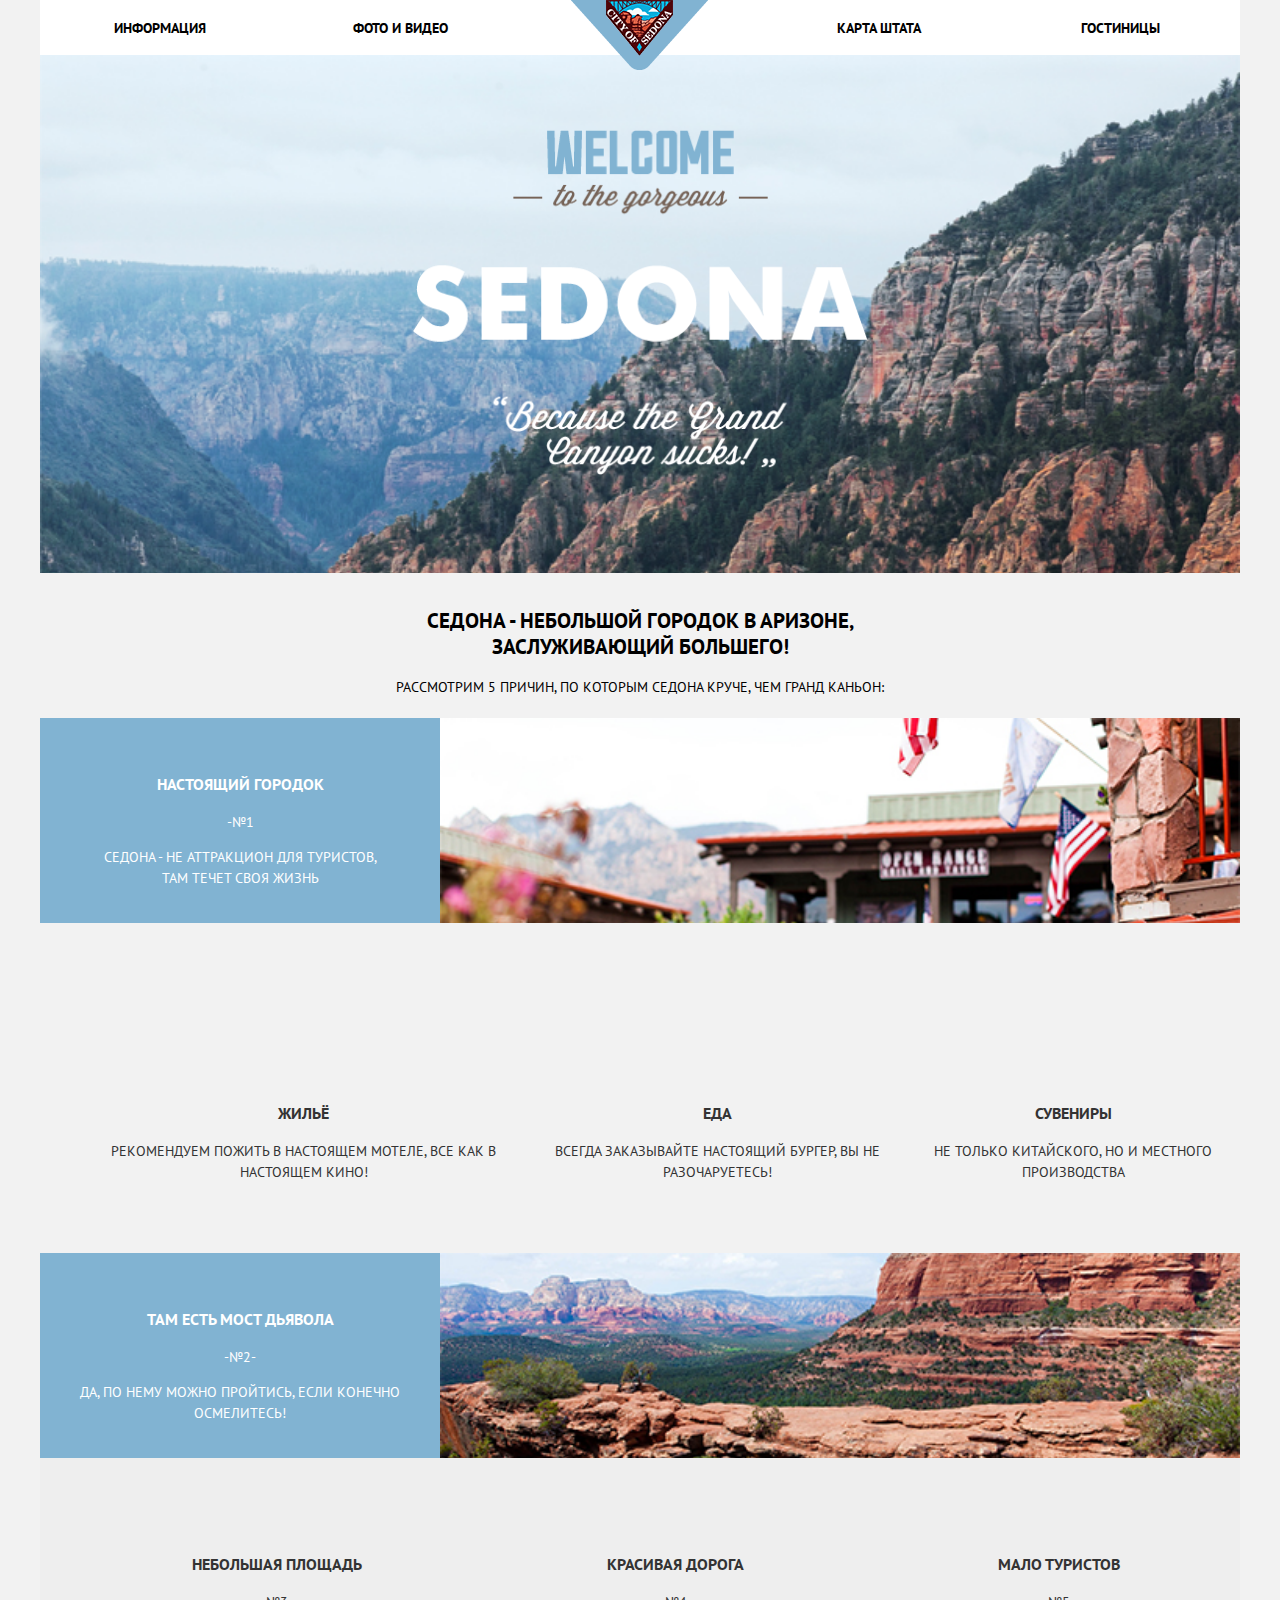
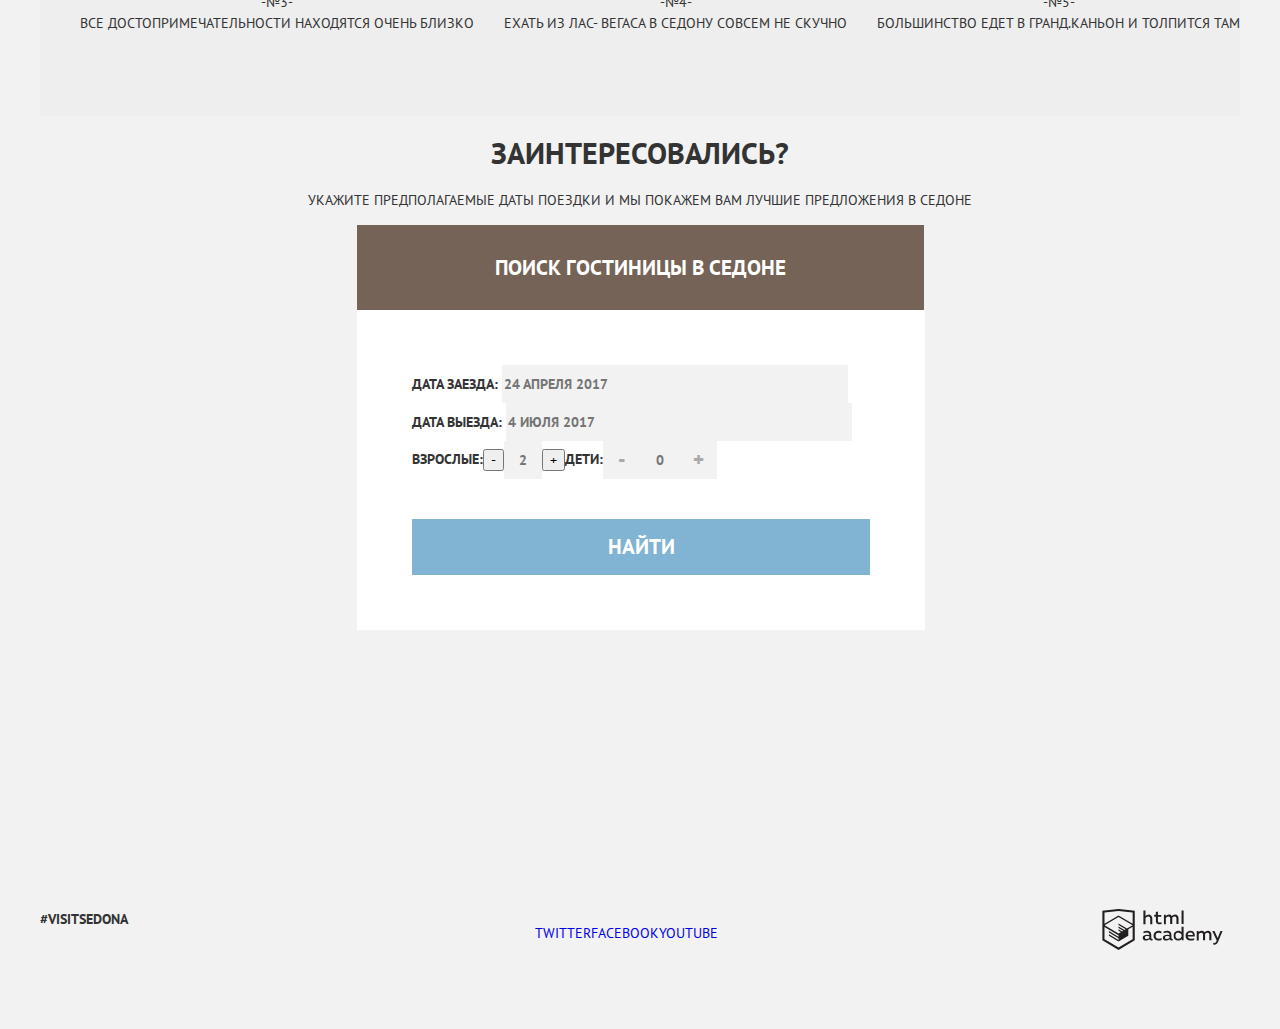
==== commit d0c9c023: "Небольший исправления" ====
--- a/index.html
+++ b/index.html
@@ -36,14 +36,15 @@
   <section class="attractions">
     <h2 class="visually-hidden"> Перечисление преимуществ Седоны</h2>
       <div class="mountains">
-        <b class="mountains-slogan">Седона- небольшой городок в Аризоне, заслуживающий большего!</b>
+        <b class="mountains-slogan">Седона - небольшой городок в Аризоне, заслуживающий большего!</b>
         <p class="mountains-text">Рассмотрим 5 причин, по которым Седона круче, чем Гранд Каньон:</p>
       </div>
 
   <div class="reason-1">
       <div class="reason-1-text">
         <h3>Настоящий городок</h3>
-        <p>-№1-<br>Седона - не аттракцион для туристов, там течет своя жизнь</p>
+        <p>-№1 </p>
+        <p> Седона - не аттракцион для туристов, там течет своя жизнь</p>
       </div>
       <div class="reason-1-picture"></div>
   </div>
@@ -69,7 +70,8 @@
       <div class="reason-2">
         <div class="reason-2-text">
         <h3>Там есть мост дьявола</h3>
-          <p>-№2-<br>Да, по нему можно пройтись, если конечно осмелитесь!</p>
+          <p>-№2-</p>
+          <p>Да, по нему можно пройтись, если конечно осмелитесь!</p>
         </div>
         <div class="reason-2-picture"></div>
       </div>
@@ -153,7 +155,7 @@
      <section class="map">
        <h2 class="visually-hidden">Расположение Седоны на карте</h2>
        <div class="image-of-map">
-         <span class="visually-hidden">Карта курорта Седона</span>
+         <iframe src="https://yandex.ru/map-widget/v1/-/CBe3BMTQ-A" width="1200" height="593" frameborder="0"></iframe>
        </div>
      </section>
 </section>
--- a/css/style.css
+++ b/css/style.css
@@ -129,7 +129,9 @@
   text-align: center;
   width:1200px;
   height:145px;
-  padding-top: 65px;
+  padding-top: 35px;
+  padding-left: 350px;
+  padding-right: 350px;
 }
 
 .mountains-slogan{
@@ -160,6 +162,12 @@
 .reason-1-text{
   width:400px;
   padding-top: 40px;
+  padding-left: 60px;
+  padding-right: 60px;
+}
+
+.reason-1-text>p nth-child(1){
+  padding-bottom:20px;
 }
 
 .reason-1-picture{
@@ -173,6 +181,7 @@
 .reason-1-list{
   height:330px;
   text-align: center;
+  padding-top: 150px;
 }
 
 .reason-1-benefits{
@@ -185,6 +194,10 @@
 .reason-2-text{
   width:400px;
   padding-top: 40px;
+}
+
+.reason-2-text>p nth-child(1){
+  padding-bottom:20px;
 }
 
 .reason-2-picture{
@@ -202,6 +215,7 @@
 .reasons-extra{
   min-height:258px;
   background-color:#eeeeee;
+  padding-top: 80px;
 
 }
 
@@ -229,6 +243,12 @@
   font-weight:bold;
 }
 
+.search-form{
+  display:flex;
+  flex-wrap: wrap;
+  padding:55px;
+}
+
 .search-hotel-button {
   margin: 0 auto;
   font-weight: bold;
@@ -240,7 +260,7 @@
   width:567px;
   min-height:85px;
   text-align: center;
-
+  padding-top: 30px;
 }
 
 .search-hotel-button:hover {
@@ -253,7 +273,9 @@
 }
 
 .order-form {
+  position:absolute;
   margin: 0 auto;
+  margin-left: 317px;
   font-weight: bold;
   background: #ffffff;
   width: 568px;
@@ -350,6 +372,9 @@
   color: #ffffff;
   text-transform: uppercase;
   border: none;
+  width:100%;
+  margin-top: 40px;
+  padding:15px;
 }
 
 .button-search:hover {
@@ -364,8 +389,6 @@
 .map {
   width: 1200px;
   min-height: 593px;
-  background: #ffdeac url("../img/map.png") no-repeat;
-  text-align: center;
 }
 
 .main-footer{
@@ -523,6 +546,7 @@
   font-size: 21px;
   line-height: 26px;
   width: 230px;
+  padding-left: 25px;
 }
 
 .results b {
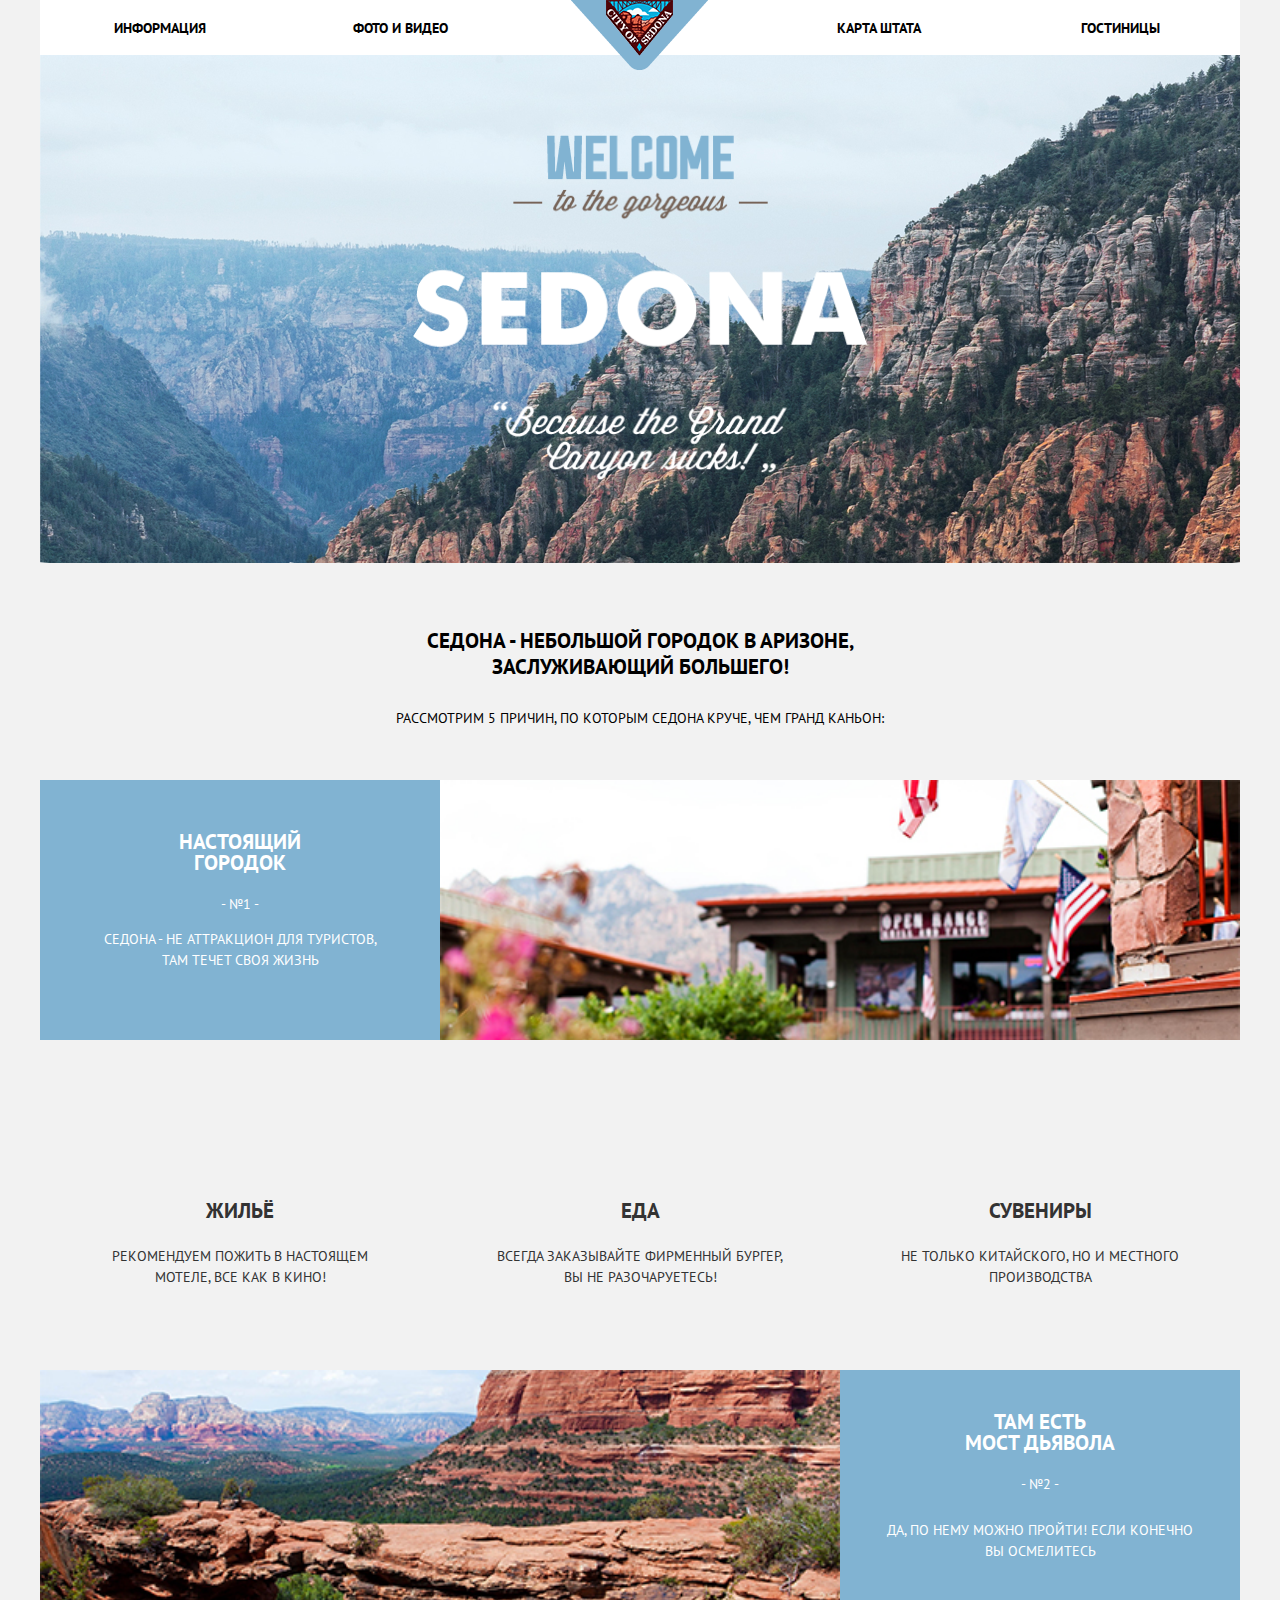
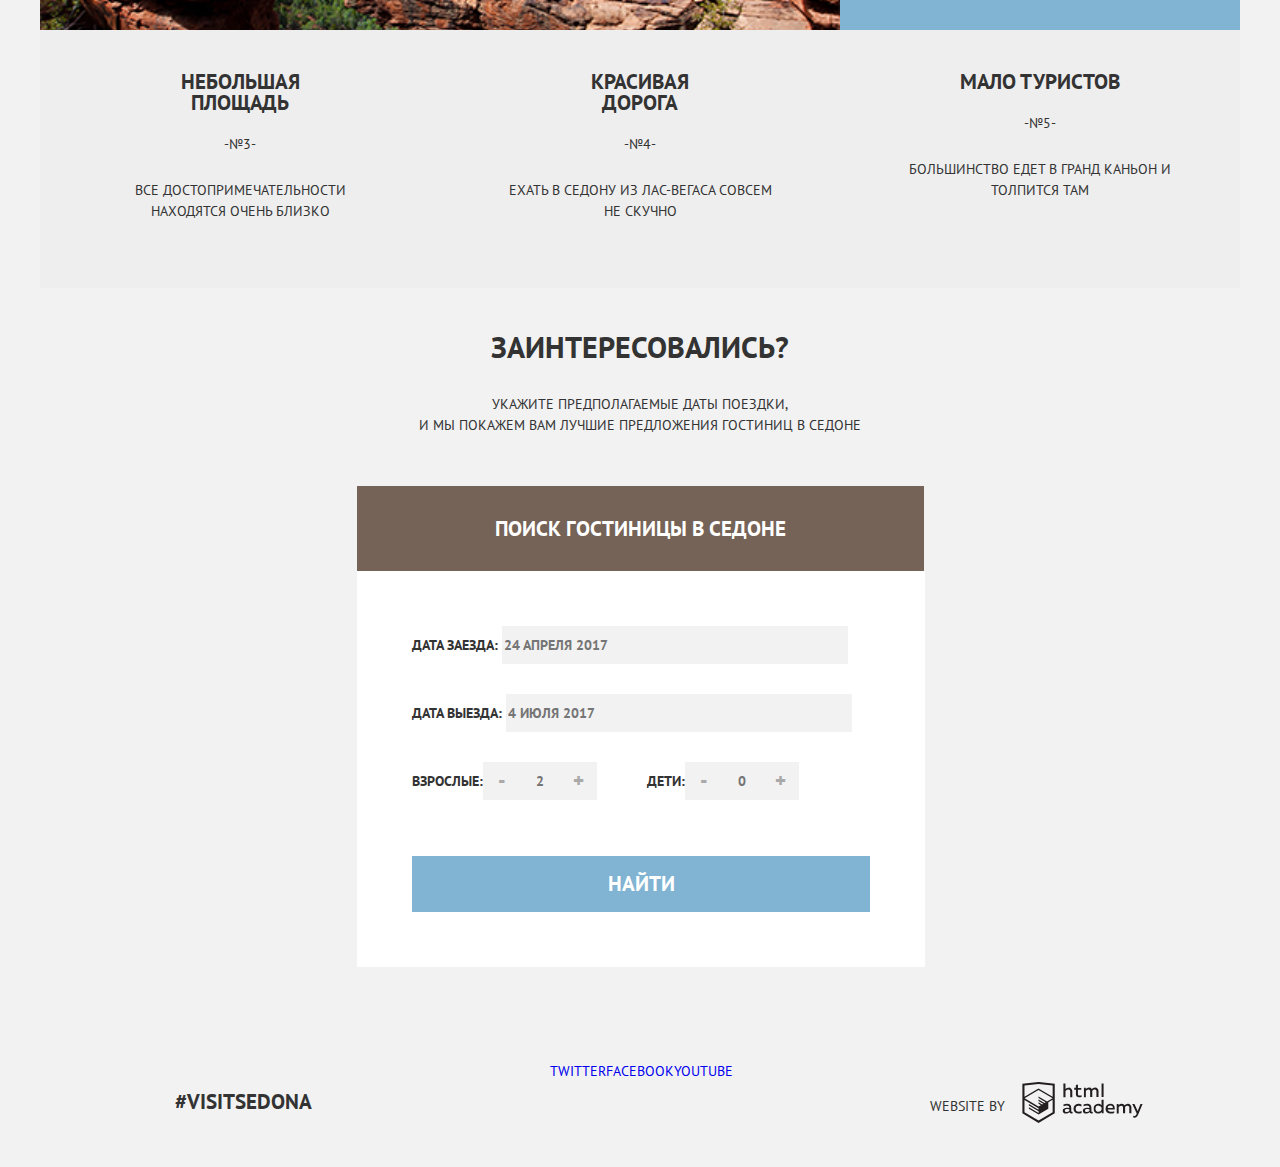
==== commit a85c92c0: "Шрифты подключены" ====
--- a/index.html
+++ b/index.html
@@ -43,25 +43,27 @@
   <div class="reason-1">
       <div class="reason-1-text">
         <h3>Настоящий городок</h3>
-        <p>-№1 </p>
-        <p> Седона - не аттракцион для туристов, там течет своя жизнь</p>
+        <p>- №1 -</p>
+        <p class="reason-1-sedona"> Седона - не аттракцион для туристов, там течет своя жизнь</p>
       </div>
       <div class="reason-1-picture"></div>
   </div>
 
     <div class="reason-1-list">
+      <div class="reason-1-list-elements">
+      </div>
       <ul class="reason-1-benefits">
         <li class="reason-1-benefits-accomodation">
-          <h3>ЖИЛЬЁ</h3>
-          <p class="accomodation-slogan"> Рекомендуем пожить в настоящем мотеле, все как в настоящем кино!</P>
+          <h3 class="reasons-benefits-titles reason-1-accomodation">ЖИЛЬЁ</h3>
+          <p class="reasons-benefits-slogan"> Рекомендуем пожить в настоящем мотеле, все как в кино!</P>
         </li>
         <li class="reason-1-benefits-food">
-          <h3>ЕДА</h3>
-          <p class="food-slogan">Всегда заказывайте настоящий бургер, вы не разочаруетесь!</p>
+          <h3 class="reasons-benefits-titles reason-1-food">ЕДА</h3>
+          <p class="reasons-benefits-slogan">Всегда заказывайте фирменный бургер, вы не разочаруетесь!</p>
         </li>
         <li class="reason-1-benefits-souvenirs">
-          <h3>СУВЕНИРЫ</h3>
-          <p class="souvenirs-slogan">Не только китайского, но и местного производства</p>
+          <h3 class="reasons-benefits-titles reason-1-souvenirs">СУВЕНИРЫ</h3>
+          <p class="reasons-benefits-slogan">Не только китайского, но и местного производства</p>
         </li>
       </ul>
     </div>
@@ -69,25 +71,28 @@
     <div class="other-reasons">
       <div class="reason-2">
         <div class="reason-2-text">
-        <h3>Там есть мост дьявола</h3>
-          <p>-№2-</p>
-          <p>Да, по нему можно пройтись, если конечно осмелитесь!</p>
+        <h3>Там есть<br> мост дьявола</h3>
+          <p class="reason-2-number">- №2 -</p>
+          <p class="reason-2-slogan">Да, по нему можно пройти! если конечно вы осмелитесь</p>
         </div>
         <div class="reason-2-picture"></div>
       </div>
       <div class="reasons-extra">
         <ul class="reasons-extra-list">
         <li class="reasons-extra-list-citation">
-          <h3>Небольшая площадь</h3>
-          <p>-№3-<br>Все достопримечательности находятся очень близко</p>
+          <h3 class="reasons-benefits-titles reason-extra-square">Небольшая площадь</h3>
+          <p>-№3-</p>
+          <p class="reasons-benefits-slogan reason-extra-slogan">Все достопримечательности находятся очень близко</p>
         </li>
         <li class="reasons-extra-list-citation">
-          <h3>Красивая дорога</h3>
-          <p>-№4-<br>Ехать из Лас- Вегаса в Седону совсем не скучно</p>
+          <h3 class="reasons-benefits-titles reason-extra-road">Красивая дорога</h3>
+          <p>-№4-</p>
+          <p class="reasons-benefits-slogan reasons-benefits-driving">Ехать в Седону из Лас-Вегаса совсем не скучно</p>
         </li>
         <li class="reasons-extra-list-citation">
-          <h3>Мало туристов</h3>
-          <p>-№5-<br>Большинство едет в Гранд.Каньон и толпится там</p>
+          <h3 class="reasons-benefits-titles reason-extra-tourists">Мало туристов</h3>
+          <p>-№5-</p>
+          <p class="reasons-benefits-slogan">Большинство едет в Гранд Каньон и толпится там</p>
         </li>
       </ul>
     </div>
@@ -100,8 +105,8 @@
   <div class="interested">
     <div class="interested-text">
       <h2 class="interested-text-question">Заинтересовались?</h2>
-      <p class="interested-text-offer">Укажите предполагаемые даты поездки
-        и мы покажем вам лучшие предложения в Седоне</p>
+      <p class="interested-text-offer">Укажите предполагаемые даты поездки,<br>
+        и мы покажем вам лучшие предложения гостиниц в Седоне</p>
     </div>
 
       <a class="search-hotel-button" href="#">Поиск гостиницы в седоне</a>
@@ -131,10 +136,10 @@
            <div class="adults-wrapper">
              <label for="adults">Взрослые:</label>
              <span class="visually-hidden">Минус</span>
-             <button class="decrease-button button-number" type="button">-</button>
+             <button class="minus-button button-number" type="button">-</button>
              <input id="adults" type="text" name="adults" placeholder="2">
              <span class="visually-hidden">Плюс</span>
-             <button class="increase-button button-number" type="button">+</button>
+             <button class="plus-button button-number" type="button">+</button>
            </div>
          </div>
 
@@ -155,7 +160,7 @@
      <section class="map">
        <h2 class="visually-hidden">Расположение Седоны на карте</h2>
        <div class="image-of-map">
-         <iframe src="https://yandex.ru/map-widget/v1/-/CBe3BMTQ-A" width="1200" height="593" frameborder="0"></iframe>
+         <iframe src="https://yandex.ru/map-widget/v1/-/CBe3BMTQ-A" width="1200" height="470" frameborder="0"></iframe>
        </div>
      </section>
 </section>
@@ -173,7 +178,10 @@
       <a href="#" title="youtube" class="youtube-button">youtube</a>
     </li>
   </ul>
-  <a href="#" title="htmlacademy" class="htmlacademy-button"><img src="img/logo-htmlacademy.svg" width="155" height="41" alt="htmlacademy-logo"></a>
+  <div class="website-by">
+    <p> Website by </p>
+    <a href="#" title="htmlacademy" class="htmlacademy-button"><img src="img/logo-htmlacademy.svg" width="155" height="41" alt="htmlacademy-logo"></a>
+  </div>
 </footer>
 </div>
   </body>
--- a/css/style.css
+++ b/css/style.css
@@ -113,31 +113,30 @@
 
 .header-img{
   width:1200px;
-  min-height:518px;
-  background-image: url("../img/mountains-photo.png");
+  height:508px;
+  background-image: url("../img/Sedona_header.png");
   background-repeat: no-repeat;
   background-size:cover;
   text-align: center;
 }
 
 .header-img img{
-  margin-top:75px;
+  margin-top:80px;
 }
 
 .mountains{
   color: #000000;
   text-align: center;
   width:1200px;
-  height:145px;
-  padding-top: 35px;
-  padding-left: 350px;
-  padding-right: 350px;
+  height:217px;
+  padding-top:65px;
+  padding-left: 340px;
+  padding-right: 340px;
 }
 
 .mountains-slogan{
   font-size: 21px;
   line-height: 26px;
-  width:440px;
 }
 
 .mountains-text{
@@ -145,6 +144,7 @@
   line-height: 26px;
   color: #000000;
   text-align: center;
+  padding-top:11px;
 }
 
 /*Причины */
@@ -155,19 +155,28 @@
   color: #ffffff;
 	background-color: #81b3d2;
 	text-align: center;
-  height:205px;
+  height:260px;
   width:1200px;
+}
+
+.reason-2{
+  flex-direction: row-reverse;
 }
 
 .reason-1-text{
   width:400px;
-  padding-top: 40px;
+  padding-top: 30px;
   padding-left: 60px;
   padding-right: 60px;
 }
 
-.reason-1-text>p nth-child(1){
-  padding-bottom:20px;
+.reason-1-text>h3{
+  font-size: 21px;
+  line-height: 21px;
+  font-weight: bold;
+  text-align: center;
+  padding-left: 60px;
+  padding-right: 60px;
 }
 
 .reason-1-picture{
@@ -181,23 +190,76 @@
 .reason-1-list{
   height:330px;
   text-align: center;
-  padding-top: 150px;
+}
+
+.reason-1-list-elements{
+  height:150px;
 }
 
 .reason-1-benefits{
+  margin:0 auto;
+  padding-left: 0px;
   display:flex;
   justify-content:space-between;
-  min-height: 330px;
-
-}
-/*Переназначить flex элементы с помощью поперечной оси*/
+  min-height: 180px;
+}
+
+.reasons-benefits-titles{
+  font-size: 21px;
+  line-height: 21px;
+  font-weight: bold;
+}
+
+.reasons-benefits-slogan{
+  font-size: 14px;
+  line-height: 21px;
+  width:300px;
+  margin-top:25px;
+  margin-left:50px;
+}
+
+.reason-1-benefits-accomodation{
+  width:400px;
+}
+
+.reason-1-accomodation{
+  margin-top:10px;
+}
+
+.reason-1-benefits-food{
+  width:400px;
+}
+
+.reason-1-food{
+  margin-top:10px;
+}
+
+.reason-1-benefits-souvenirs{
+  width:400px;
+}
+
+.reason-1-souvenirs{
+  margin-top:10px;
+}
+
 .reason-2-text{
   width:400px;
-  padding-top: 40px;
-}
-
-.reason-2-text>p nth-child(1){
-  padding-bottom:20px;
+  padding-top: 20px;
+}
+
+.reason-2-text>h3{
+  font-size: 21px;
+  line-height: 21px;
+  font-weight: bold;
+  text-align: center;
+  padding-left: 120px;
+  padding-right: 120px;
+}
+
+.reason-2-slogan{
+  margin-top:25px;
+  padding-left:41px;
+  padding-right:41px;
 }
 
 .reason-2-picture{
@@ -215,8 +277,6 @@
 .reasons-extra{
   min-height:258px;
   background-color:#eeeeee;
-  padding-top: 80px;
-
 }
 
 .attractions>h3{
@@ -228,13 +288,47 @@
 .reasons-extra-list{
   display:flex;
   justify-content:space-between;
+  padding:0px;
   margin-top:0px;
+  margin-bottom:0px;
+}
+
+.reasons-extra-list-citation{
+  width:400px;
+  min-height: 258px;
+  padding-top: 20px;
+}
+
+.reason-extra-square{
+  padding-left:100px;
+  padding-right:100px;
+}
+
+.reason-extra-slogan{
+  padding-right:40px;
+  padding-left:40px;
+}
+
+.reason-extra-road{
+  padding-right:115px;
+  padding-left:115px;
+}
+
+.reasons-benefits-driving{
+  padding-left: 10px;
+  padding-right: 10px;
+}
+
+.reason-extra-tourists{
+  padding-right:120px;
+  padding-left:120px;
 }
 
 /*Форма бронирования*/
 
 .interested-text{
   text-align: center;
+  margin-top:47px;
 }
 
 .interested-text-question{
@@ -243,6 +337,10 @@
   font-weight:bold;
 }
 
+.interested-text-offer{
+  margin-top: 35px;
+}
+
 .search-form{
   display:flex;
   flex-wrap: wrap;
@@ -251,6 +349,7 @@
 
 .search-hotel-button {
   margin: 0 auto;
+  margin-top:50px;
   font-weight: bold;
   font-size: 21px;
   line-height: 26px;
@@ -281,6 +380,14 @@
   width: 568px;
 }
 
+.check-in-date input{
+  margin-left:165px;
+}
+
+.check-out{
+  margin-top:30px;
+}
+
 .order-form input {
   box-sizing: border-box;
   font-size: 14px;
@@ -291,6 +398,15 @@
   height: 38px;
   background-color: #f2f2f2;
   border: none;
+}
+
+.adults{
+  margin-top:30px;
+}
+
+.children{
+  margin-top:30px;
+  margin-left:50px;
 }
 
 .adults-wrapper {
@@ -373,7 +489,7 @@
   text-transform: uppercase;
   border: none;
   width:100%;
-  margin-top: 40px;
+  margin-top: 56px;
   padding:15px;
 }
 
@@ -388,7 +504,15 @@
 
 .map {
   width: 1200px;
-  min-height: 593px;
+  min-height: 470px;
+}
+
+.footer-hashtag{
+  font-size: 21px;
+  line-height: 26px;
+  font-weight: bold;
+  margin-top:42px;
+  margin-left:135px;
 }
 
 .main-footer{
@@ -402,11 +526,19 @@
   justify-content:space-between;
 }
 
+.website-by{
+  margin-top:35px;
+  margin-right:60px;
+
+  width:250px;
+  display:flex;
+}
+
 
 /* Страница inner.html */
 
 .filters{
-  min-height:220px;
+  height:217px;
 }
 
 fieldset {
@@ -414,20 +546,16 @@
 }
 
 .infrastructure{
-  display: flex;
-  justify-content:space-between;
-  text-align: center;
-}
-
-.fieldset-title{
-  font-size: 16px;
-  line-height:21px;
-  font-weight:bold;
-}
+  width:300px;
+}
+
+.infrastructure>legend{
+  padding-top:30px;
+  padding-left:60px;
+}
+
 
 .filters {
-  font-size: 16px;
-  line-height: 21px;
   color: #ffffff;
   list-style-type: none;
   background: #57646e url("../img/Photo-blur-inner.png") no-repeat;
@@ -441,96 +569,169 @@
 
 .filter-catalog-form {
   display: flex;
-  min-height: 218px;
-}
-
-.filter-catalog-form h3 {
+  height: 217px;
+}
+
+.filter-catalog-form legend {
   font-size: 16px;
   line-height: 21px;
-}
-
-.filter-catalog-form fieldset {
-  border: 0;
-  margin: 0;
-  padding: 0;
-}
-
-.filter-catalog-form legend {
-  padding: 0;
-  margin: 0;
-  font-size: 16px;
-  line-height: 21px;
   font-weight: bold;
   color: #ffffff;
 }
 
-.filter-catalog-form fieldset:nth-child(1) {
-  width: 241px;
-}
-
-.filter-catalog-form fieldset:nth-child(2) {
-  width: 288px;
-  margin-left: 12px;
-}
-
-.filter-catalog-form fieldset:nth-child(3) {
-  padding-top: 30px;
-  padding-left: 258px;
-}
-
-.value {
+.option-pool{
+  margin-top:20px;
+  margin-left: 60px;
+}
+
+.option-parking{
+  margin-top:25px;
+  margin-left: 60px;
+}
+
+.option-internet{
+  margin-top:25px;
+  margin-left: 60px;
+}
+
+.appartaments-type{
+  width:300px;
+}
+
+.appartaments-type>legend{
+  padding-top:30px;
+  padding-left:10px;
+}
+
+.option-hotel{
+  margin-top:18px;
+  padding-left: 12px;
+}
+
+.option-motel{
+  margin-top:25px;
+  padding-left: 12px;
+}
+
+.option-appartments{
+  margin-top:25px;
+  padding-left: 12px;
+}
+
+/**range **/
+
+.filter-range {
+  width: 330px;
+  margin: 50px auto;
   color: #ffffff;
   text-transform: uppercase;
 }
 
-.title {
+.filter-range-title {
+  margin-bottom: 9px;
   font-weight: 600;
   font-size: 16px;
   line-height: 21px;
 }
 
+.price-controls {
+  position: relative;
+  height: 36px;
+  margin-bottom: 20px;
+  font-size: 0;
+  border: 2px solid #ffffff;
+  border-radius: 2px;
+}
+
+.price-controls::after {
+  content: "";
+  position: absolute;
+  top: 50%;
+  left: 50%;
+  width: 2px;
+  height: 22px;
+  background: #ffffff;
+  transform: translate(-50%, -50%);
+}
+
 .price-controls label {
+  display: inline-block;
   font-size: 14px;
-  line-height: normal;
+  line-height: 38px;
   vertical-align: top;
+  cursor: pointer;
+}
+
+.price-controls .min-price,
+.price-controls .max-price {
+  width: 90px;
+  padding-left: 65px;
 }
 
 .price-controls input {
-  line-height: normal;
+  width: 50px;
+  margin: 0;
   color: inherit;
   font: inherit;
-  width: 50px;
   background: none;
   border: none;
-  outline: none;
+}
+
+.range-controls {
+  position: relative;
+  margin-bottom: 32px;
+}
+
+.range-controls .scale {
+  height: 2px;
+  background: rgba(255, 255, 255, 0.3);
 }
 
 .range-controls .bar {
   width: 80%;
   height: 2px;
-  background-color: #ffffff;
+  background: #ffffff;
 }
 
 .range-toggle {
+  position: absolute;
+  top: -9px;
   width: 4px;
   height: 4px;
   background: #ababab;
   border: 8px solid #ffffff;
   border-radius: 50%;
-}
-
-.transparent-button {
+  box-shadow: 0 2px 1px 0 rgba(0, 1, 1, 0.2);
+  cursor: pointer;
+}
+
+.range-toggle:hover {
+  background: #1c4f80;
+}
+
+.range-toggle-min {
+  left: 0;
+}
+
+.range-toggle-max {
+  left: 80%;
+}
+
+.btn-transparent {
+  display: block;
   margin: 0 auto;
+  padding: 6px 35px;
   font-size: 14px;
-  line-height: 21px;
+  line-height: 20px;
   color: #ffffff;
   text-transform: uppercase;
   background: transparent;
   border: 2px solid #ffffff;
-  outline: none;
-}
-
-.transparent-button:hover {
+  border-radius: 2px;
+  cursor: pointer;
+}
+
+.btn-transparent:hover {
   color: #000000;
   background: #ffffff;
 }
@@ -546,7 +747,7 @@
   font-size: 21px;
   line-height: 26px;
   width: 230px;
-  padding-left: 25px;
+  padding-left: 70px;
 }
 
 .results b {
@@ -563,6 +764,8 @@
   flex-wrap: wrap;
   align-items: center;
   width: 80%;
+  margin-top:20px;
+  padding-left:35px;
 }
 
 .sort p {
@@ -620,16 +823,7 @@
   padding-left: 12px;
 }
 
-.filters {
-  height: auto;
-}
-
-.filters li,
-.catalog li {
-  list-style-type: none;
-  font-size: 14px;
-  line-height: 21px;
-}
+
 
 .housing-result {
   background-color: #ffffff;
@@ -639,6 +833,7 @@
   display: flex;
   align-items: center;
   border-top: 1px solid #e5e5e5;
+  padding-top:10px;
 }
 
 .housing-item:last-child {
@@ -667,6 +862,11 @@
   margin-bottom: 0px;
 }
 
+.the-name-of-the-hotel{
+  margin:0;
+  margin-bottom:13px;
+}
+
 .the-name-of-the-hotel a {
   font-size: 21px;
   line-height: 26px;
@@ -695,6 +895,7 @@
   margin-right: 8px;
   margin-top: 13px;
   margin-bottom: 0px;
+  height:27px;
 }
 
 .view-button:hover {
@@ -715,6 +916,7 @@
   background: #766357;
   margin-top: 13px;
   margin-bottom: 12px;
+  height:27px;
 }
 
 .book-button:hover {
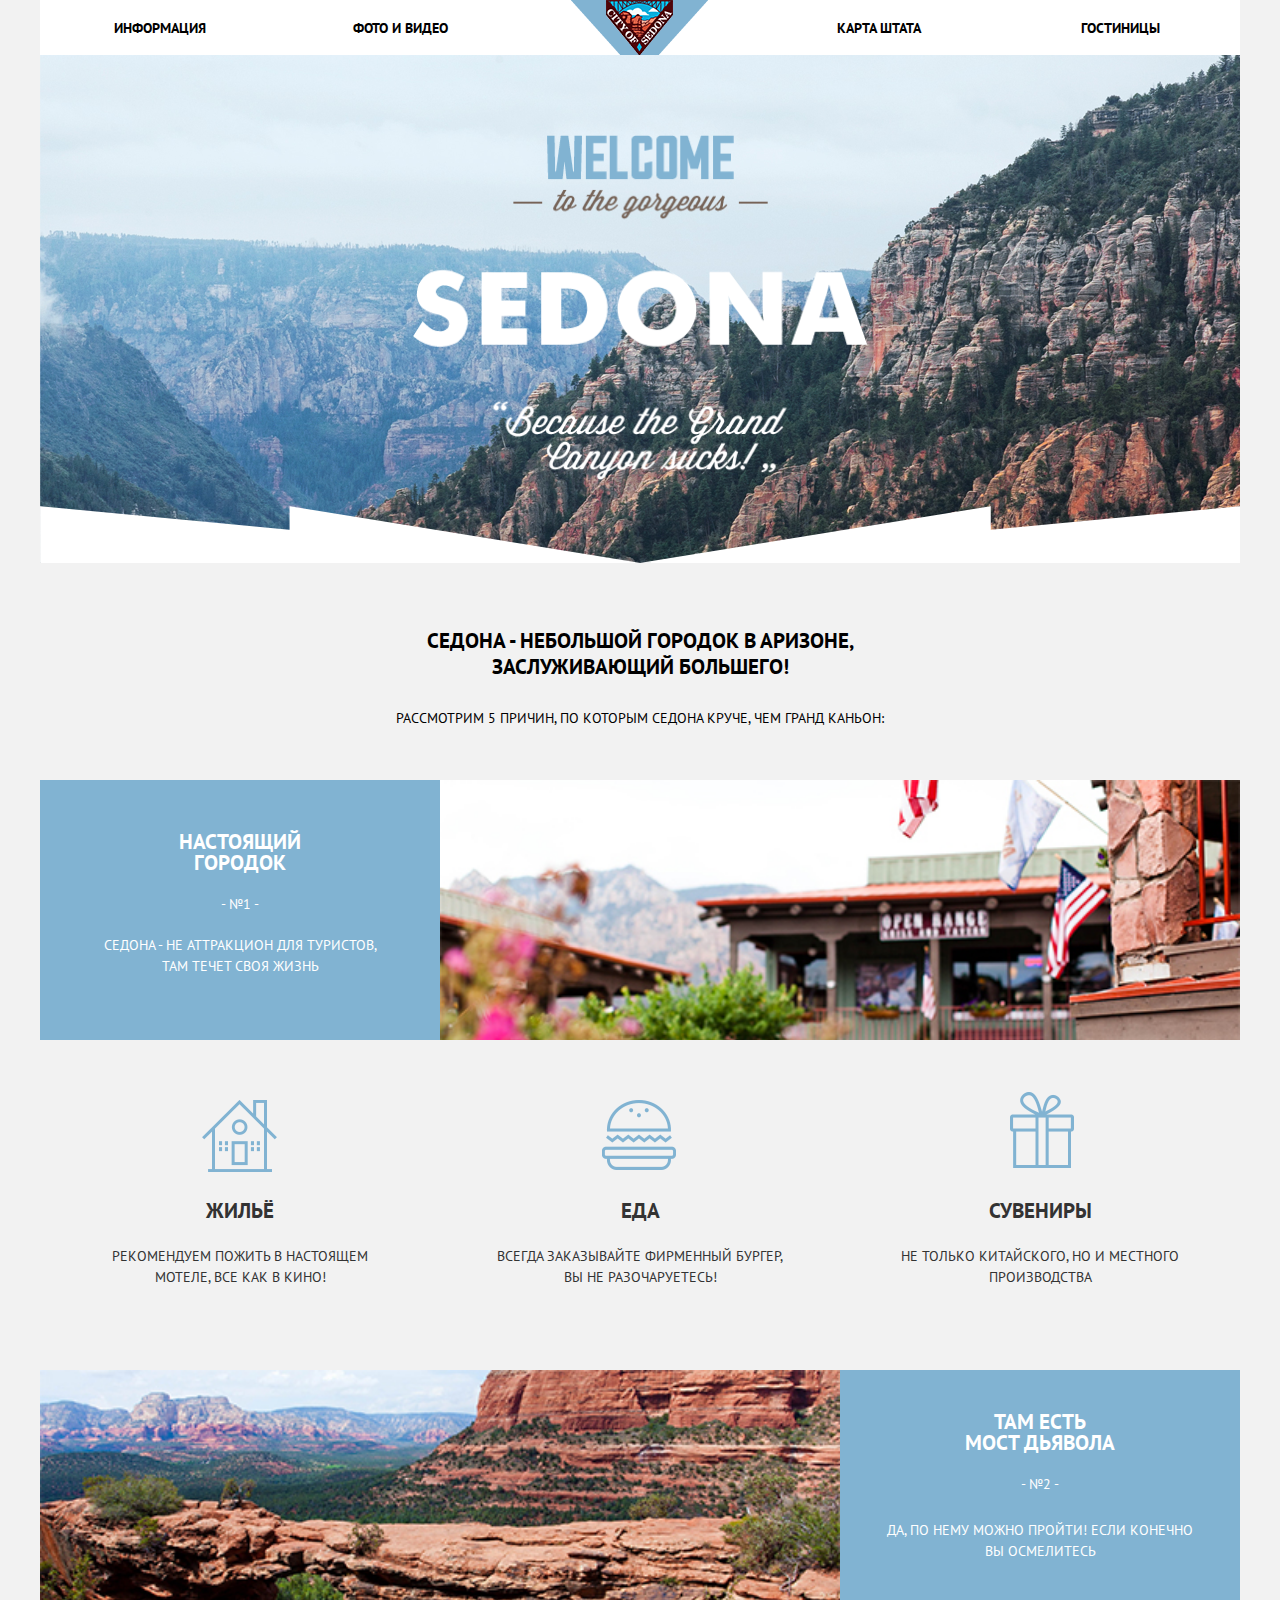
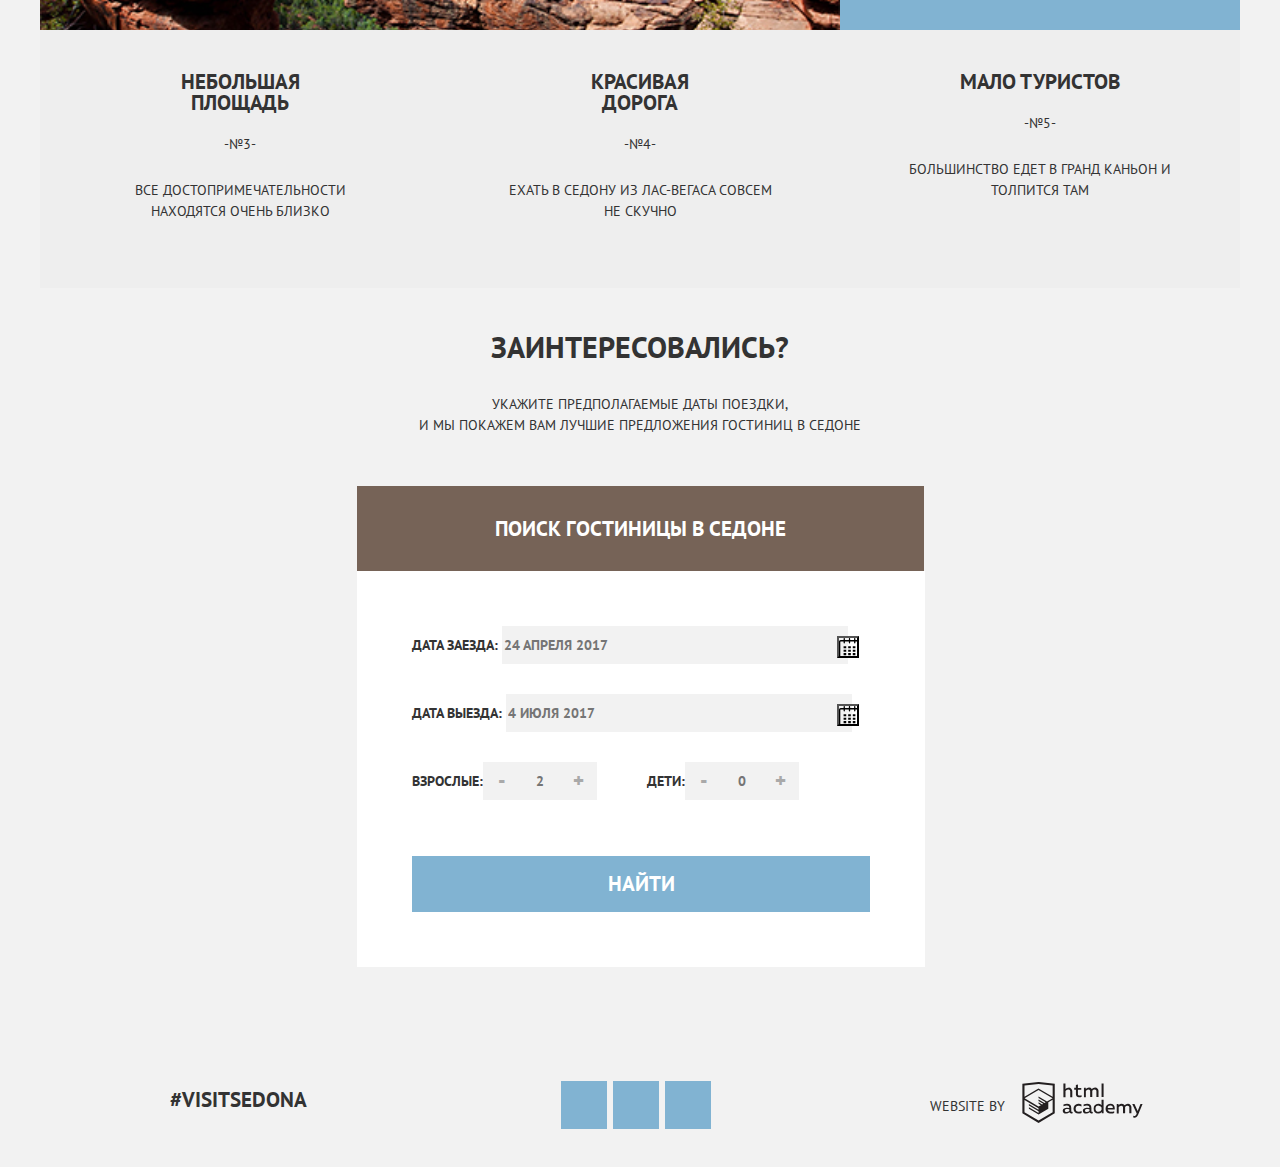
==== commit cd724607: "финализация проекта" ====
--- a/index.html
+++ b/index.html
@@ -117,7 +117,7 @@
              <span class="come">
                Дата заезда:
                <input id="check-in-date" type="text" name="check-in" placeholder="24 апреля 2017">
-               <span class="visually-hidden">Календарь</span>
+               <button class="btn"></button>
              </span>
            </label>
          </div>
@@ -127,7 +127,7 @@
              <span class="leave">
                Дата выезда:
                <input id="check-out-date" type="text" name="check-out" placeholder="4 июля 2017">
-               <span class="visually-hidden">Календарь</span>
+               <button class="btn"></button>
              </span>
            </label>
          </div>
@@ -167,17 +167,25 @@
 </main>
 <footer class="main-footer">
   <b class="footer-hashtag">#VISITSEDONA</b>
-  <ul class="footer-social">
-    <li class="footer-social-twitter">
-      <a href="#" title="twitter" class="twitter-button">twitter</a>
-    </li>
-    <li class="footer-social-facebook">
-      <a href="#" title="facebook" class="facebook-button">facebook</a>
-    </li>
-    <li class="footer-social-youtube">
-      <a href="#" title="youtube" class="youtube-button">youtube</a>
-    </li>
-  </ul>
+  <section class="footer-social">
+      <ul class="social-list">
+        <li class="social-list-item">
+          <a class="social-link social-link-twitter" href="#">
+            <span class="visually-hidden">Twitter</span>
+          </a>
+        </li>
+        <li class="social-list-item">
+          <a class="social-link social-link-facebook" href="#">
+            <span class="visually-hidden">Facebook</span>
+          </a>
+        </li>
+        <li class="social-list-item">
+          <a class="social-link social-link-youtube" href="#">
+            <span class="visually-hidden">Youtube</span>
+          </a>
+        </li>
+      </ul>
+    </section>
   <div class="website-by">
     <p> Website by </p>
     <a href="#" title="htmlacademy" class="htmlacademy-button"><img src="img/logo-htmlacademy.svg" width="155" height="41" alt="htmlacademy-logo"></a>
--- a/css/style.css
+++ b/css/style.css
@@ -112,12 +112,24 @@
 /*Изображение Sedona*/
 
 .header-img{
+  position:relative;
   width:1200px;
   height:508px;
-  background-image: url("../img/Sedona_header.png");
+  background-image: url("../img/background.png");
   background-repeat: no-repeat;
   background-size:cover;
   text-align: center;
+}
+
+.header-img::after{
+  content: "";
+  width:1200px;
+  height:57px;
+  position:absolute;
+  background-image: url("../img/Shape1.png");
+  background-repeat: no-repeat;
+  left:0px;
+  bottom: 0px;
 }
 
 .header-img img{
@@ -179,6 +191,10 @@
   padding-right: 60px;
 }
 
+.reason-1-sedona{
+  margin-top:20px;
+}
+
 .reason-1-picture{
   width:800px;
   min-height:205px;
@@ -224,6 +240,45 @@
 
 .reason-1-accomodation{
   margin-top:10px;
+  position: relative;
+}
+
+.reason-1-accomodation::before{
+  content:"";
+  width:75px;
+  height:72px;
+  position: absolute;
+  background-image: url("../img/icon-1.png");
+  left:162px;
+  top:-100px;
+}
+
+.reason-1-food{
+  position: relative;
+}
+
+.reason-1-food::before{
+  content:"";
+  width:74px;
+  height:70px;
+  position: absolute;
+  background-image: url("../img/icon-3.png");
+  left:162px;
+  top:-100px;
+}
+
+.reason-1-souvenirs{
+  position: relative;
+}
+
+.reason-1-souvenirs::before{
+  content:"";
+  width:64px;
+  height:76px;
+  position: absolute;
+  background-image: url("../img/icon-2.png");
+  left:170px;
+  top:-108px;
 }
 
 .reason-1-benefits-food{
@@ -386,6 +441,21 @@
 
 .check-out{
   margin-top:30px;
+  position: relative;
+}
+
+.check-in{
+  position: relative;
+}
+
+.btn{
+  width:22px;
+  height: 22px;
+  position: absolute;
+  background:url("../img/calendar.svg");
+  background-repeat: no-repeat;
+  left:425px;
+  top:10px;
 }
 
 .order-form input {
@@ -511,8 +581,8 @@
   font-size: 21px;
   line-height: 26px;
   font-weight: bold;
-  margin-top:42px;
-  margin-left:135px;
+  margin-top:40px;
+  margin-left:130px;
 }
 
 .main-footer{
@@ -521,9 +591,68 @@
   justify-content:space-between;
 }
 
-.footer-social{
-  display:flex;
-  justify-content:space-between;
+.social-list {
+  display: flex;
+  flex-wrap: wrap;
+  list-style: none;
+  margin-top:30px;
+  margin-left:35px;
+  padding: 0;
+  justify-content: center;
+}
+
+.social-list-item {
+  margin: 4px 3px;
+}
+
+.social-link {
+  position: relative;
+  display: block;
+  width: 46px;
+  height: 48px;
+  background-color: rgb(129, 179, 210);
+}
+
+.social-link:hover {
+  background-color: rgb(102, 158, 192);
+}
+
+.social-link:active {
+  background-color: rgb(84, 150, 189);
+}
+
+.social-link:active::before {
+  opacity: 0.3;
+}
+
+.social-link::before {
+  content: "";
+  position: absolute;
+  display: block;
+}
+
+.social-link-twitter::before {
+  top: 17px;
+  left: 15px;
+  width: 17px;
+  height: 15px;
+  background: url("../img/icon-twitter.svg") no-repeat center;
+}
+
+.social-link-facebook::before {
+  top: 13px;
+  left: 17px;
+  width: 12px;
+  height: 22px;
+  background: url("../img/icon-facebook.svg") no-repeat center;
+}
+
+.social-link-youtube::before {
+  top: 16px;
+  left: 13px;
+  width: 20px;
+  height: 16px;
+  background: url("../img/icon-youtube.svg") no-repeat center;
 }
 
 .website-by{
@@ -570,6 +699,7 @@
 .filter-catalog-form {
   display: flex;
   height: 217px;
+  position:relative;
 }
 
 .filter-catalog-form legend {
@@ -618,11 +748,52 @@
   padding-left: 12px;
 }
 
+input[type=checkbox]{
+  display:none
+}
+
+.label-checkbox::before{
+  content:"";
+  width:23px;
+  height:23px;
+  position: absolute;
+  background:url("../img/checkbox-off.svg");
+  background-repeat:no-repeat;
+  left:73px;
+}
+
+.input-pool:checked~.filter-swimming-pool::before{
+  background:url("..img/checkbox-on.svg");
+  background-repeat:no-repeat;
+}
+
+.input-parking:checked~.filter-parking::before{
+  background:url("..img/checkbox-on.svg");
+  background-repeat:no-repeat;
+}
+
+.input-wi-fi:checked~.filter-wi-fi::before{
+  background:url("..img/checkbox-on.svg");
+  background-repeat:no-repeat;
+}
+
+.label-appartments::before{
+  content:"";
+  width:23px;
+  height:23px;
+  position: absolute;
+  background:url("../img/checkbox-off.svg");
+  background-repeat:no-repeat;
+  left:0;
+}
+
+
 /**range **/
 
 .filter-range {
-  width: 330px;
-  margin: 50px auto;
+  display:inline-block;
+  margin-top:30px;
+  margin-left:200px;
   color: #ffffff;
   text-transform: uppercase;
 }
@@ -664,7 +835,7 @@
 
 .price-controls .min-price,
 .price-controls .max-price {
-  width: 90px;
+  width: 160px;
   padding-left: 65px;
 }
 
@@ -759,6 +930,60 @@
   font-weight: bold;
 }
 
+.selector {
+  margin-top: 3px;
+  margin-right: 1px;
+  margin-left: auto;
+}
+
+.selector-list {
+  display: flex;
+  margin: 0;
+  padding: 0;
+  list-style: none;
+}
+
+.selector-list-item+.selector-list-item {
+  margin-left: 12px;
+}
+
+.selector-list-link {
+  display: block;
+  width: 11px;
+  height: 10px;
+  border-width: 10px 5.5px;
+  border-color: rgb(202, 202, 202);
+  border-style: solid;
+  text-indent: -1000px;
+  overflow: hidden;
+}
+
+.selector-list-link:hover,
+.selector-list-link:focus {
+  border-color: rgb(0, 0, 0);
+}
+
+.selector-list-link:active {
+  border-color: rgb(129, 179, 210);
+}
+
+.selector-list-link-active {
+  border-color: rgb(129, 179, 210);
+  pointer-events: none;
+}
+
+.selector-list-link.selector-list-link-up {
+  border-top: none;
+  border-left-color: transparent;
+  border-right-color: transparent;
+}
+
+.selector-list-link.selector-list-link-down {
+  border-bottom: none;
+  border-left-color: transparent;
+  border-right-color: transparent;
+}
+
 .sort {
   display: flex;
   flex-wrap: wrap;
@@ -827,6 +1052,7 @@
 
 .housing-result {
   background-color: #ffffff;
+  height:455px;
 }
 
 .housing-item {
@@ -932,9 +1158,38 @@
   display: flex;
   flex-direction: column;
   justify-content: space-between;
-  height: 100px;
+  height: 120px;
   margin-left: 522px;
-  margin-top: 12px;
+}
+
+.star-item{
+  position:relative;
+}
+
+.item-1::before{
+  content:"";
+  width:70px;
+  height:18px;
+  position:absolute;
+  background:url("../img/star.svg");
+  top:10px;
+  left:0px;
+}
+
+.item-2::before{
+  content:"";
+  width:55px;
+  height:18px;
+  position:absolute;
+  background:url("../img/star.svg");
+}
+
+.item-3::before{
+  content:"";
+  width:35px;
+  height:18px;
+  position:absolute;
+  background:url("../img/star.svg");
 }
 
 .rating-item p {
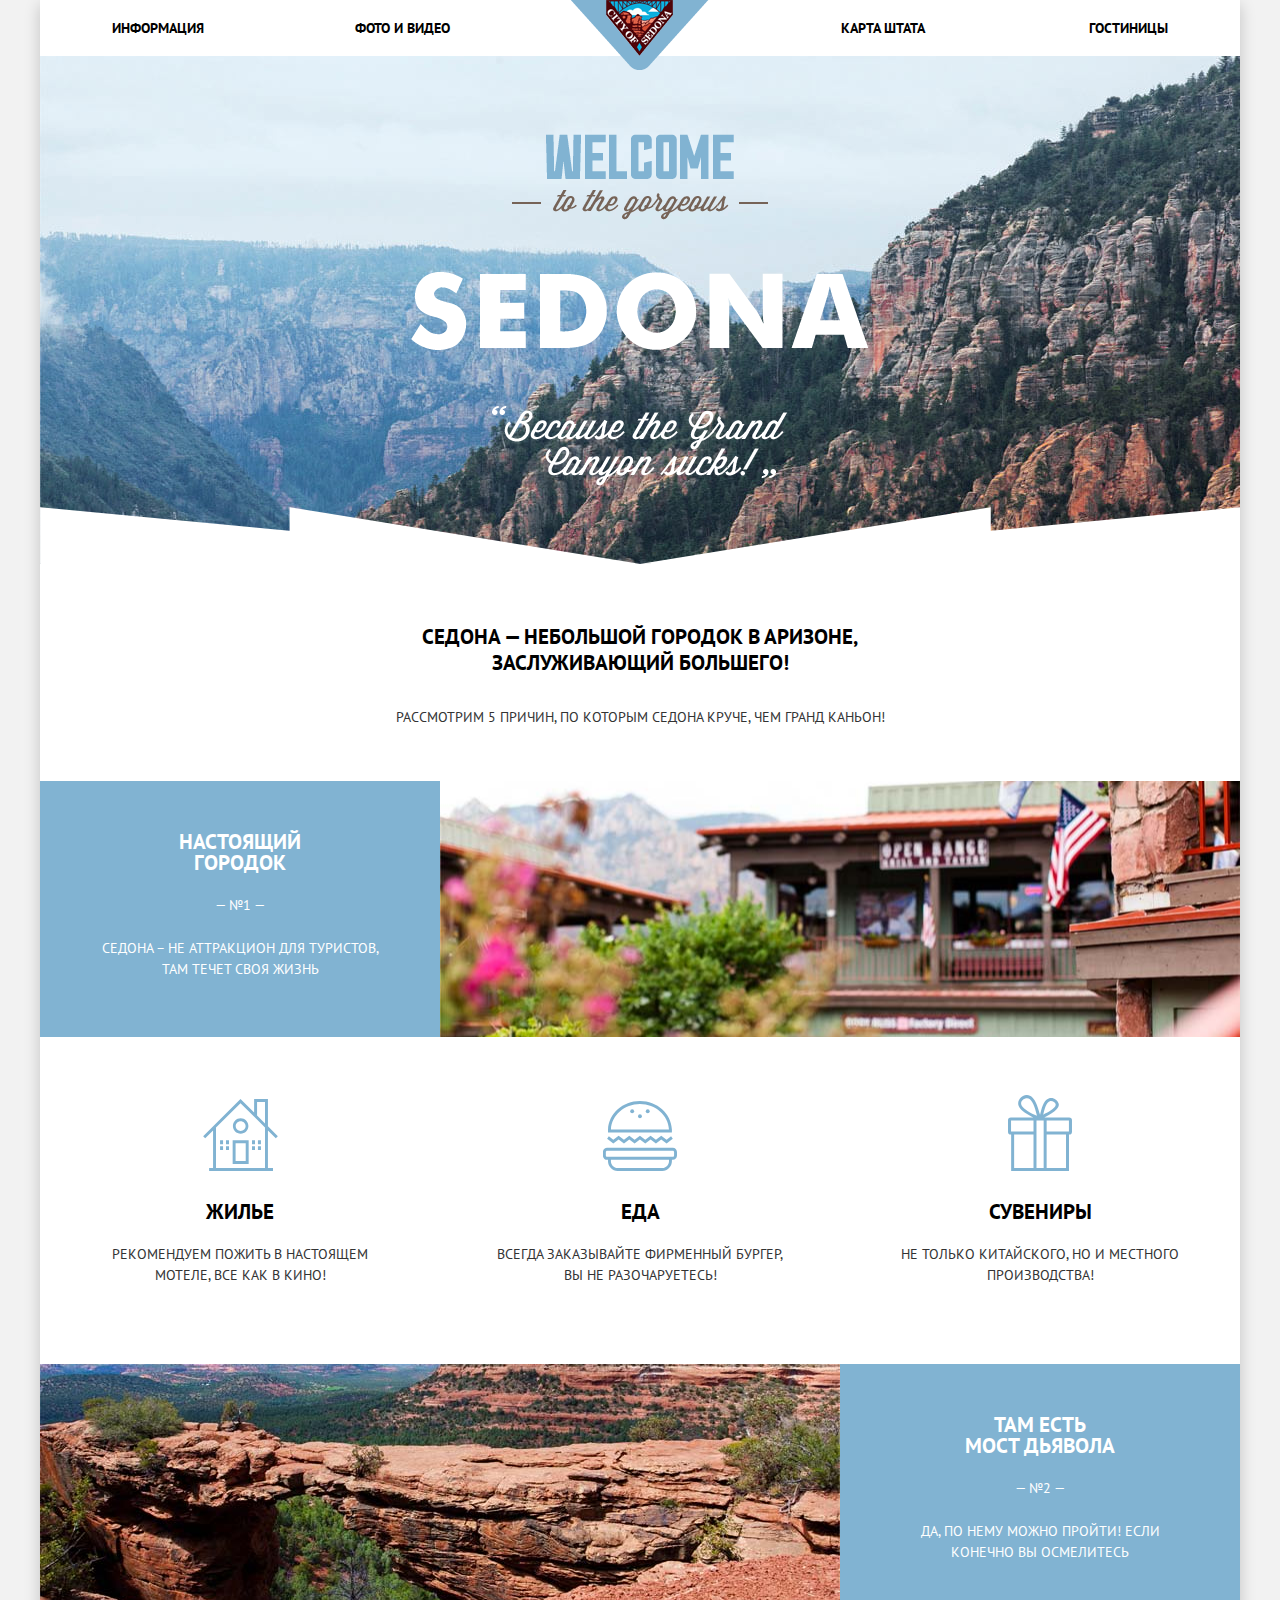
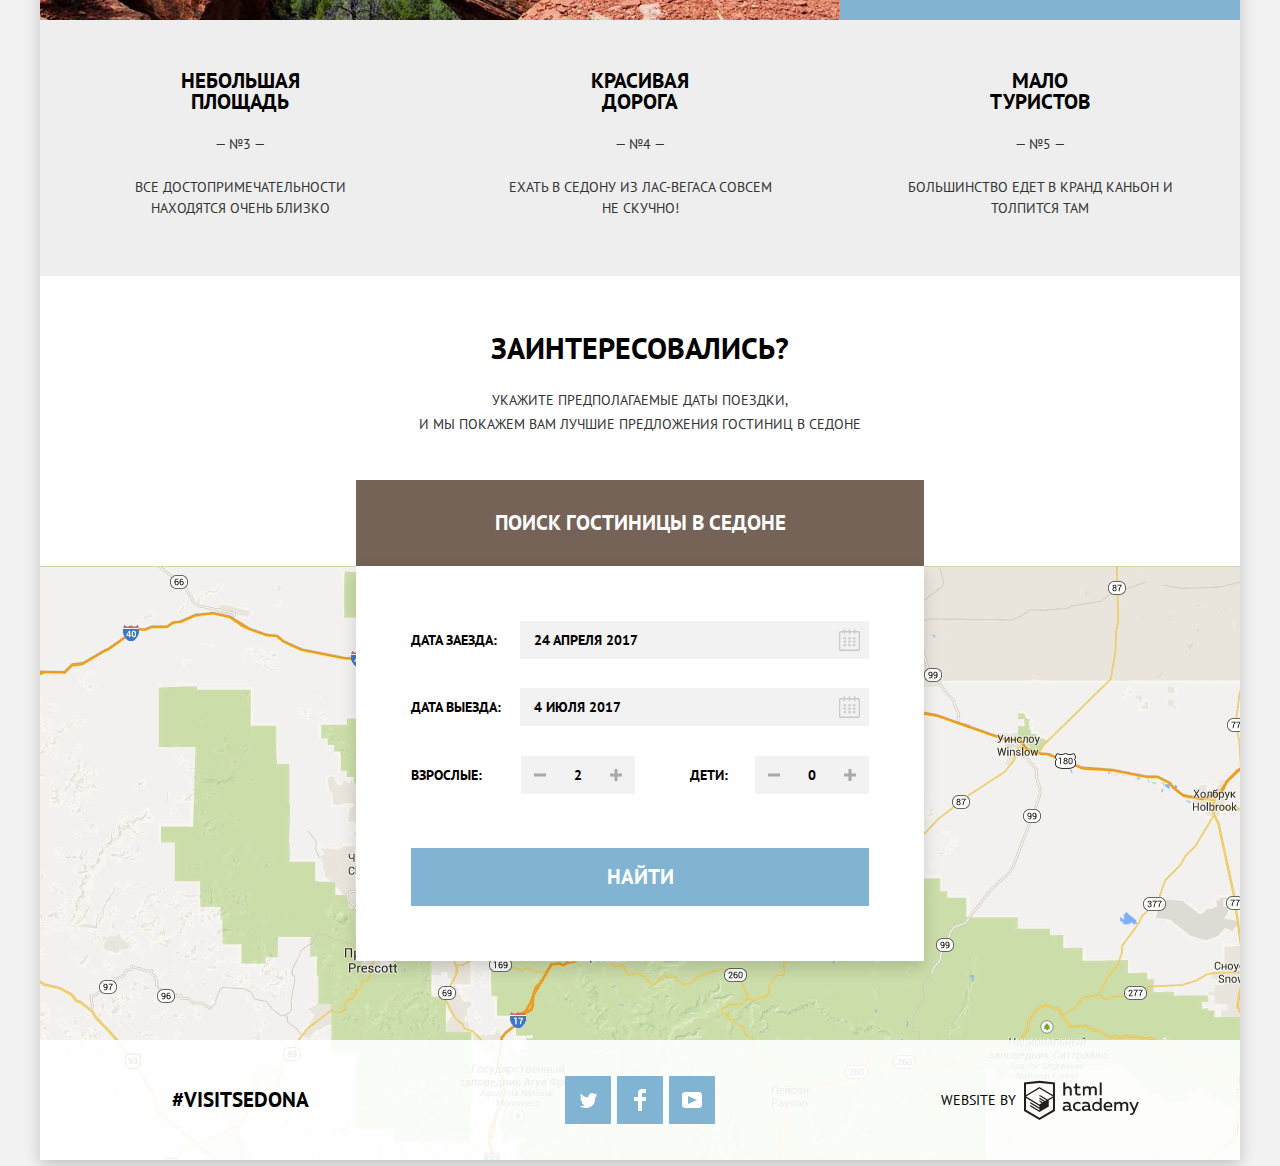
==== commit f9c1aa0b: "Финализация 2.0" ====
--- a/index.html
+++ b/index.html
@@ -8,189 +8,233 @@
     <link href="css/style.css" rel="stylesheet">
   </head>
   <body>
-<div class="wrapper">
-  <header class="main-header">
-    <nav class="nav">
-      <a class="header-logo" href="#">
-        <img src="img/Logo.png" width="137" height="70" alt="Логотип Sedona">
-      </a>
-        <ul class="nav-list">
-          <li><a href="#">Информация</a></li>
-          <li><a href="#">Фото и Видео</a></li>
-          <li><a href="#">Карта Штата</a></li>
-          <li><a href="inner.html">Гостиницы</a></li>
+    <div class="layout">
+
+      <header class="main-header">
+        <nav class="main-navigation">
+          <a class="main-header-logo">
+            <img src="img/logo-sedona.png" width="138" height="70" alt="Логотип Седоны">
+          </a>
+          <ul class="site-navigation">
+            <li><a href="info.html">Информация</a></li>
+            <li><a href="media.html">Фото и видео</a></li>
+            <li><a href="map.html">Карта штата</a></li>
+            <li><a href="catalog.html">Гостиницы</a></li>
+          </ul>
+        </nav>
+      </header>
+
+      <main class="container">
+        <h1 class="visually-hidden">Седона</h1>
+        <section class="hero">
+          <img src="img/welcome-to-sedona.png" width="458" height="352" alt="Добро пожаловать в великолепную Седону">
+        </section>
+
+        <section class="intro">
+          <h2 class="visually-hidden">Добро пожаловать</h2>
+          <p class="title">Седона&#32;&#8212;&#32;небольшой городок в Аризоне,
+            заслуживающий большего!</p>
+          <p class="description">Рассмотрим 5 причин, по которым Седона круче, чем Гранд Каньон!</p>
+        </section>
+
+        <section class="features">
+          <h2 class="visually-hidden">Преимущества</h2>
+          <div class="features-row">
+            <div class="features-item">
+              <h3 class="title white-color">Настоящий
+                городок</h3>
+              <span class="num white-color">&#8470;1</span>
+              <p class="description white-color">Седона&#32;– не&#32;аттракцион для туристов, там течет своя жизнь</p>
+            </div>
+            <div class="features-image"></div>
+          </div>
+          <div class="features-row features-list">
+            <div class="features-list-item house">
+              <h5 class="title">Жилье</h5>
+              <p class="description">Рекомендуем пожить в настоящем мотеле, все как в кино!</p>
+            </div>
+            <div class="features-list-item food">
+              <h5 class="title">Еда</h5>
+              <p class="description">Всегда заказывайте фирменный бургер, вы не&#32;разочаруетесь!</p>
+            </div>
+            <div class="features-list-item gifts">
+              <h5 class="title">Сувениры</h5>
+              <p class="description">Не только китайского, но и местного производства!</p>
+            </div>
+          </div>
+          <div class="features-row">
+            <div class="features-item">
+              <h3 class="title white-color">Там есть
+                мост Дьявола</h3>
+              <span class="num white-color">&#8470;2</span>
+              <p class="description white-color">Да, по нему можно пройти! Если конечно вы осмелитесь</p>
+            </div>
+            <div class="features-image"></div>
+          </div>
+          <div class="features-row">
+            <div class="features-item">
+              <h3 class="title">Небольшая
+                площадь</h3>
+              <span class="num">&#8470;3</span>
+              <p class="description">Все достопримечательности находятся очень близко</p>
+            </div>
+            <div class="features-item">
+              <h3 class="title">Красивая
+                дорога</h3>
+              <span class="num">&#8470;4</span>
+              <p class="description">Ехать в Седону из Лас-Вегаса совсем не&#32;скучно!</p>
+            </div>
+            <div class="features-item">
+              <h3 class="title">Мало
+                туристов</h3>
+              <span class="num">&#8470;5</span>
+              <p class="description">Большинство едет в Кранд Каньон и толпится там</p>
+            </div>
+          </div>
+        </section>
+
+        <section class="search-container">
+          <div class="call-to-action">
+            <h2>Заинтересовались?</h2>
+            <p class="description">Укажите предполагаемые даты поездки,
+              и мы покажем вам лучшие предложения гостиниц в Седоне</p>
+            <button class="button button-lg button-coffee" type="button">Поиск гостиницы в Седоне</button>
+          </div>
+          <div class="search-form">
+            <iframe class="map" tabindex="-1" src="https://www.google.com/maps/embed/v1/view?zoom=12&center=34.8697%2C-111.7610&key=AIzaSyAeg9HKA5m4pS5d6KHKoqZQw0Kt9ENUFfY" allowfullscreen></iframe>
+            <form class="modal hotel-search-form" action="https://echo.htmlacademy.ru" method="post">
+              <div class="form-field">
+                <label for="arrival-date-field">Дата заезда:</label>
+                <input required id="arrival-date-field" class="input-lg" name="arrival-date" type="text" value="24 апреля 2017">
+                <button class="calendar-icon" type="button">
+                  <svg>
+                    <use xlink:href="#calendar-icon"></use>
+                  </svg>
+                </button>
+              </div>
+              <div class="form-field">
+                <label for="departure-date-field">Дата выезда:</label>
+                <input required id="departure-date-field" class="input-lg" name="departure-date" type="text" value="4 июля 2017">
+                <button class="calendar-icon" type="button">
+                  <svg>
+                    <use xlink:href="#calendar-icon"></use>
+                  </svg>
+                </button>
+              </div>
+              <div class="form-row">
+                <div class="form-field">
+                <label for="number-of-adults-field">Взрослые:</label>
+                  <input required id="number-of-adults-field" name="adults" type="number" min="0" value="2">
+                  <button class="input-control math-symbol-minus" type="button">
+                    <svg>
+                      <use xlink:href="#math-symbol-minus"></use>
+                    </svg>
+                  </button>
+                  <button class="input-control math-symbol-plus" type="button">
+                    <svg>
+                      <use xlink:href="#math-symbol-plus"></use>
+                    </svg>
+                  </button>
+                </div>
+                <div class="form-field">
+                  <label for="number-of-children-field">Дети:</label>
+                  <input required id="number-of-children-field" name="children" type="number" min="0" value="0">
+                  <button class="input-control math-symbol-minus" type="button">
+                    <svg>
+                      <use xlink:href="#math-symbol-minus"></use>
+                    </svg>
+                  </button>
+                  <button class="input-control math-symbol-plus" type="button">
+                    <svg>
+                      <use xlink:href="#math-symbol-plus"></use>
+                    </svg>
+                  </button>
+                </div>
+              </div>
+              <button class="button button-lg button-seagull" type="submit">Найти</button>
+            </form>
+          </div>
+        </section>
+
+      </main>
+
+      <footer class="main-footer">
+        <div class="footer-hashtag">
+          &#35;Visitsedona
+        </div>
+        <ul class="footer-social">
+          <li>
+            <a class="social-button social-tw" href="#" aria-label="Twitter">
+              <svg>
+                <use xlink:href="#social-tw"></use>
+              </svg>
+            </a>
+          </li>
+          <li>
+            <a class="social-button social-fb" href="#" aria-label="Facebook">
+              <svg>
+                <use xlink:href="#social-fb"></use>
+              </svg>
+            </a>
+          </li>
+          <li>
+            <a class="social-button social-yt" href="#" aria-label="YouTube">
+              <svg>
+                <use xlink:href="#social-yt"></use>
+              </svg>
+            </a>
+          </li>
         </ul>
-      </nav>
-    </header>
-
-<main>
-
-  <h1 class="visually-hidden">Пять причин посетить Седону</h1>
-    <section class="header-background">
-      <h2 class="visually-hidden">Изображение Каньона</h2>
-      <div class="header-img">
-        <img src="img/Sedona-title.png" width="455" height="345" alt="Изображение Каньона со стороны Седоны">
+        <div class="footer-copyright">
+          <span>Website by</span>
+          <a href="https://htmlacademy.ru/intensive/htmlcss">
+            <svg id="htmlacademy-logo" role="img" aria-label="htmlacademy" xmlns="http://www.w3.org/2000/svg" viewBox="0 0 108.08 36.85" width="115" height="41">
+              <title>HTML Academy</title>
+              <path d="M44.61,26.88a2,2,0,0,0,.55-0.1v1.33a3.25,3.25,0,0,1-1.18.21,1.67,1.67,0,0,1-1.67-1,4.84,4.84,0,0,1-3.14,1.08c-1.51,0-2.91-.83-2.91-2.55,0-2.13,2-2.79,3.71-2.79a11.08,11.08,0,0,1,2.17.25v-0.3c0-1-.76-1.77-2.19-1.77a7.42,7.42,0,0,0-3,.64v-1.7a10.21,10.21,0,0,1,3.19-.55c2.36,0,3.81,1.12,3.81,3.65v3a0.54,0.54,0,0,0,.49.59h0.17Zm-6.44-1.13A1.35,1.35,0,0,0,39.63,27h0.11a3.39,3.39,0,0,0,2.41-1V24.58a9.72,9.72,0,0,0-1.81-.21c-1,0-2.16.33-2.16,1.38h0Zm12.36-6.11a5,5,0,0,1,2.57.64V22a4.08,4.08,0,0,0-2.3-.7,2.75,2.75,0,1,0,0,5.49,5,5,0,0,0,2.43-.64v1.71a6.27,6.27,0,0,1-2.76.57A4.21,4.21,0,0,1,46,24.51q0-.21,0-0.41a4.32,4.32,0,0,1,4.18-4.46h0.38Zm12.17,7.24a2,2,0,0,0,.55-0.1v1.33a3.25,3.25,0,0,1-1.18.21,1.67,1.67,0,0,1-1.67-1,4.84,4.84,0,0,1-3.14,1.08c-1.51,0-2.91-.83-2.91-2.55,0-2.13,2-2.79,3.71-2.79a11.08,11.08,0,0,1,2.17.25v-0.3c0-1-.76-1.77-2.19-1.77a7.42,7.42,0,0,0-3,.64v-1.7a10.21,10.21,0,0,1,3.19-.55c2.36,0,3.81,1.12,3.81,3.65v3a0.54,0.54,0,0,0,.49.59h0.17Zm-6.44-1.13A1.35,1.35,0,0,0,57.73,27h0.11a3.39,3.39,0,0,0,2.41-1V24.58a9.72,9.72,0,0,0-1.81-.21c-1.06,0-2.16.33-2.16,1.38h0ZM73,16V28.2H71.35V26.88a3.88,3.88,0,0,1-3.19,1.54,4.4,4.4,0,0,1,0-8.78,3.81,3.81,0,0,1,3,1.3V16H73Zm-4.53,5.22a2.76,2.76,0,1,0,0,5.52A2.86,2.86,0,0,0,71.15,25V23A2.91,2.91,0,0,0,68.49,21.27ZM79,19.64c3.31,0,4.46,2.68,3.92,5.09H76.7c0.21,1.5,1.67,2.11,3.19,2.11a6.11,6.11,0,0,0,2.64-.59v1.6a7.14,7.14,0,0,1-3,.57C77,28.42,74.78,27,74.78,24a4.18,4.18,0,0,1,4-4.39H79Zm0.09,1.54a2.28,2.28,0,0,0-2.44,2.1v0.06H81.3A2,2,0,0,0,79.13,21.18Zm5.73,7V19.87h1.65v1a3.81,3.81,0,0,1,2.78-1.27A2.86,2.86,0,0,1,91.89,21a4.12,4.12,0,0,1,2.91-1.33A3.06,3.06,0,0,1,98,23V28.2h-1.9V23.05a1.59,1.59,0,0,0-1.42-1.75H94.42a2.8,2.8,0,0,0-2.07,1.12V28.2h-1.9V23.05A1.59,1.59,0,0,0,89,21.31H88.8a3,3,0,0,0-2.21,1.29v5.63H84.86Zm21.31-8.33h1.9l-3.91,9.46c-0.9,2.17-2.09,2.86-3.35,2.86a4.76,4.76,0,0,1-1.1-.14V30.46a2.86,2.86,0,0,0,.85.12c0.9,0,1.58-.64,2.07-1.9l0.17-.42-4-8.4h2l2.86,6.29ZM38.73,1.46V6.22a3.81,3.81,0,0,1,2.7-1.14,3.25,3.25,0,0,1,3.44,3.4v5.15H43V8.72a1.81,1.81,0,0,0-1.61-2h-0.3a2.93,2.93,0,0,0-2.32,1.39v5.52h-1.9V1.46h1.9ZM49.94,2.31v3h3V6.91h-3v3.81c0,1.1.5,1.46,1.58,1.46a4.49,4.49,0,0,0,1.69-.33v1.6A6.8,6.8,0,0,1,51,13.8a2.55,2.55,0,0,1-2.86-2.74V6.89H46.58V5.26h1.5V2.74Zm5.4,11.31V5.28H57v1A3.81,3.81,0,0,1,59.77,5a2.86,2.86,0,0,1,2.6,1.33A4.12,4.12,0,0,1,65.28,5,3.06,3.06,0,0,1,68.44,8.4v5.21h-1.9V8.46a1.59,1.59,0,0,0-1.42-1.75H64.89a2.8,2.8,0,0,0-2.07,1.12v5.78h-1.9V8.46A1.59,1.59,0,0,0,59.5,6.71H59.27A3,3,0,0,0,57.06,8v5.63H55.34ZM71.17,1.45H73V13.6H71.17V1.45ZM14.71,0H14.55L0,1.54V28.21l14.55,8.66,14.55-8.66V1.54Zm12.5,27.1L14.55,34.64,1.9,27.12V16.18l12.59,7.5V25L5.86,19.9v1.31l8.68,5.21v1.39L5.87,22.65V24l8.68,5.21,8.75-5.24V18.31L27.2,16V27.12Zm0-12.53-3.48,2-1.6,1L14.51,13v1.31L21,18.23H21l-0.14.09-1,.54-5.37-3.2V17l4.24,2.52-1,.67-3.2-1.9v1.31l2.1,1.24L14.5,22.1,2,14.65,14.51,7.11Zm0-1.32L14.49,5.76,1.91,13.25v-10L14.56,1.92,27.21,3.25v10h0Z" transform="translate(0 -0.02)"/>
+            </svg>
+          </a>
+        </div>
+      </footer>
+
+      <div class="social-split">
+        <svg xmlns="http://www.w3.org/2000/svg" xmlns:xlink="http://www.w3.org/1999/xlink">
+          <symbol id="social-tw" viewBox="0 0 17 15">
+            <path d="M10.95.144c1.685-.496 2.984.27 3.577 1.179.673-.231 1.331-.481 2.011-.708a2.345 2.345 0 0 1-.857 1.768c.685.17 1.304-.491 1.304-.491-.169 1-1.006 1.788-1.563 2.024-.231 6.75-3.175 11.217-10.077 11.082h-.446c-.41 0-4.164-.46-4.898-1.887 2.271.196 3.893-.422 4.693-1.177-.96-.3-2.679-.477-2.979-2.95.349.106.564.228 1.19.119C1.705 8.247.374 7.53.448 5.33c.285.328 1.067.536 1.34.472C1.085 5.561-.182 2.442.894.85c1.818 1.854 3.735 3.606 7.152 3.773C8.254 2.33 9.183.793 10.95.144z"/>
+          </symbol>
+          <symbol id="social-fb" viewBox="0 0 12 22">
+            <path d="M12 4V0H8a4 4 0 0 0-4 4v4H0v4h4v10h4V12h4V8H8V4h4z"/>
+          </symbol>
+          <symbol id="social-yt" viewBox="0 0 20 16">
+            <path d="M17 0H3C1.35 0 0 1.35 0 3v10c0 1.65 1.35 3 3 3h14c1.65 0 3-1.35 3-3V3c0-1.65-1.35-3-3-3zM6.027 11.998V4.002L15.014 8l-8.987 3.998z"/>
+          </symbol>
+          <symbol id="calendar-icon" viewBox="0 0 21 22">
+            <path d="M19.251,2.025h-2.845V0.648c0-0.381-0.294-0.689-0.656-0.689c-0.363,0-0.656,0.308-0.656,0.689v1.377h-3.938V0.648
+              c0-0.381-0.294-0.689-0.655-0.689c-0.363,0-0.657,0.308-0.657,0.689v1.377H5.906V0.648c0-0.381-0.294-0.689-0.656-0.689
+              c-0.363,0-0.657,0.308-0.657,0.689v1.377H1.75C0.784,2.025,0,2.847,0,3.862v16.302C0,21.179,0.784,22,1.75,22h17.501
+              C20.217,22,21,21.179,21,20.164V3.862C21,2.847,20.217,2.025,19.251,2.025z M19.688,20.164c0,0.253-0.195,0.459-0.437,0.459H1.75
+              c-0.241,0-0.438-0.206-0.438-0.459V3.862c0-0.253,0.196-0.459,0.438-0.459h2.844v1.378c0,0.381,0.294,0.689,0.657,0.689
+              c0.362,0,0.656-0.308,0.656-0.689V3.403h3.938v1.378c0,0.381,0.294,0.689,0.657,0.689c0.361,0,0.655-0.308,0.655-0.689V3.403h3.938
+              v1.378c0,0.381,0.293,0.689,0.656,0.689c0.362,0,0.656-0.308,0.656-0.689V3.403h2.845c0.241,0,0.437,0.206,0.437,0.459V20.164z"/>
+            <rect x="4.594" y="8.225" width="2.625" height="2.066"/>
+            <rect x="4.594" y="11.668" width="2.625" height="2.067"/>
+            <rect x="4.594" y="15.112" width="2.625" height="2.066"/>
+            <rect x="9.188" y="15.112" width="2.625" height="2.066"/>
+            <rect x="9.188" y="11.668" width="2.625" height="2.067"/>
+            <rect x="9.188" y="8.225" width="2.625" height="2.066"/>
+            <rect x="13.781" y="15.112" width="2.625" height="2.066"/>
+            <rect x="13.781" y="11.668" width="2.625" height="2.067"/>
+            <rect x="13.781" y="8.225" width="2.625" height="2.066"/>
+          </symbol>
+          <symbol id="math-symbol-minus" viewBox="0 0 15 15">
+            <line x1="1" y1="7" x2="13" y2="7" stroke-width="3" />
+          </symbol>
+          <symbol id="math-symbol-plus" viewBox="0 0 15 15">
+            <line x1="1" y1="7" x2="13" y2="7" stroke-width="3"/>
+            <line x1="7" y1="1" x2="7" y2="13" stroke-width="3" />
+          </symbol>
+        </svg>
       </div>
-    </section>
-
-  <section class="attractions">
-    <h2 class="visually-hidden"> Перечисление преимуществ Седоны</h2>
-      <div class="mountains">
-        <b class="mountains-slogan">Седона - небольшой городок в Аризоне, заслуживающий большего!</b>
-        <p class="mountains-text">Рассмотрим 5 причин, по которым Седона круче, чем Гранд Каньон:</p>
-      </div>
-
-  <div class="reason-1">
-      <div class="reason-1-text">
-        <h3>Настоящий городок</h3>
-        <p>- №1 -</p>
-        <p class="reason-1-sedona"> Седона - не аттракцион для туристов, там течет своя жизнь</p>
-      </div>
-      <div class="reason-1-picture"></div>
-  </div>
-
-    <div class="reason-1-list">
-      <div class="reason-1-list-elements">
-      </div>
-      <ul class="reason-1-benefits">
-        <li class="reason-1-benefits-accomodation">
-          <h3 class="reasons-benefits-titles reason-1-accomodation">ЖИЛЬЁ</h3>
-          <p class="reasons-benefits-slogan"> Рекомендуем пожить в настоящем мотеле, все как в кино!</P>
-        </li>
-        <li class="reason-1-benefits-food">
-          <h3 class="reasons-benefits-titles reason-1-food">ЕДА</h3>
-          <p class="reasons-benefits-slogan">Всегда заказывайте фирменный бургер, вы не разочаруетесь!</p>
-        </li>
-        <li class="reason-1-benefits-souvenirs">
-          <h3 class="reasons-benefits-titles reason-1-souvenirs">СУВЕНИРЫ</h3>
-          <p class="reasons-benefits-slogan">Не только китайского, но и местного производства</p>
-        </li>
-      </ul>
+
     </div>
-
-    <div class="other-reasons">
-      <div class="reason-2">
-        <div class="reason-2-text">
-        <h3>Там есть<br> мост дьявола</h3>
-          <p class="reason-2-number">- №2 -</p>
-          <p class="reason-2-slogan">Да, по нему можно пройти! если конечно вы осмелитесь</p>
-        </div>
-        <div class="reason-2-picture"></div>
-      </div>
-      <div class="reasons-extra">
-        <ul class="reasons-extra-list">
-        <li class="reasons-extra-list-citation">
-          <h3 class="reasons-benefits-titles reason-extra-square">Небольшая площадь</h3>
-          <p>-№3-</p>
-          <p class="reasons-benefits-slogan reason-extra-slogan">Все достопримечательности находятся очень близко</p>
-        </li>
-        <li class="reasons-extra-list-citation">
-          <h3 class="reasons-benefits-titles reason-extra-road">Красивая дорога</h3>
-          <p>-№4-</p>
-          <p class="reasons-benefits-slogan reasons-benefits-driving">Ехать в Седону из Лас-Вегаса совсем не скучно</p>
-        </li>
-        <li class="reasons-extra-list-citation">
-          <h3 class="reasons-benefits-titles reason-extra-tourists">Мало туристов</h3>
-          <p>-№5-</p>
-          <p class="reasons-benefits-slogan">Большинство едет в Гранд Каньон и толпится там</p>
-        </li>
-      </ul>
-    </div>
-  </div>
-
-</section>
-
-<section class="booking">
-  <h2 class="visually-hidden">Модуль бронирования гостиницы</h2>
-  <div class="interested">
-    <div class="interested-text">
-      <h2 class="interested-text-question">Заинтересовались?</h2>
-      <p class="interested-text-offer">Укажите предполагаемые даты поездки,<br>
-        и мы покажем вам лучшие предложения гостиниц в Седоне</p>
-    </div>
-
-      <a class="search-hotel-button" href="#">Поиск гостиницы в седоне</a>
-      <section class="order-form">
-       <form class="search-form" action="https://echo.htmlacademy.ru" method="get">
-         <div class="check-in">
-           <label for="check-in-date">
-             <span class="come">
-               Дата заезда:
-               <input id="check-in-date" type="text" name="check-in" placeholder="24 апреля 2017">
-               <button class="btn"></button>
-             </span>
-           </label>
-         </div>
-
-         <div class="check-out">
-           <label for="check-out-date">
-             <span class="leave">
-               Дата выезда:
-               <input id="check-out-date" type="text" name="check-out" placeholder="4 июля 2017">
-               <button class="btn"></button>
-             </span>
-           </label>
-         </div>
-
-         <div class="adults">
-           <div class="adults-wrapper">
-             <label for="adults">Взрослые:</label>
-             <span class="visually-hidden">Минус</span>
-             <button class="minus-button button-number" type="button">-</button>
-             <input id="adults" type="text" name="adults" placeholder="2">
-             <span class="visually-hidden">Плюс</span>
-             <button class="plus-button button-number" type="button">+</button>
-           </div>
-         </div>
-
-         <div class="children">
-           <div class="children-wrapper">
-             <label for="children">Дети:</label>
-             <span class="visually-hidden">минус</span>
-             <button class="minus-button button-number" type="button">-</button>
-             <input id="children" type="text" name="children" placeholder="0">
-             <span class="visually-hidden">плюс</span>
-             <button class="plus-button button-number" type="button">+</button>
-           </div>
-         </div>
-
-         <button class="button-search" type="submit">Найти</button>
-       </form>
-     </section>
-     <section class="map">
-       <h2 class="visually-hidden">Расположение Седоны на карте</h2>
-       <div class="image-of-map">
-         <iframe src="https://yandex.ru/map-widget/v1/-/CBe3BMTQ-A" width="1200" height="470" frameborder="0"></iframe>
-       </div>
-     </section>
-</section>
-</main>
-<footer class="main-footer">
-  <b class="footer-hashtag">#VISITSEDONA</b>
-  <section class="footer-social">
-      <ul class="social-list">
-        <li class="social-list-item">
-          <a class="social-link social-link-twitter" href="#">
-            <span class="visually-hidden">Twitter</span>
-          </a>
-        </li>
-        <li class="social-list-item">
-          <a class="social-link social-link-facebook" href="#">
-            <span class="visually-hidden">Facebook</span>
-          </a>
-        </li>
-        <li class="social-list-item">
-          <a class="social-link social-link-youtube" href="#">
-            <span class="visually-hidden">Youtube</span>
-          </a>
-        </li>
-      </ul>
-    </section>
-  <div class="website-by">
-    <p> Website by </p>
-    <a href="#" title="htmlacademy" class="htmlacademy-button"><img src="img/logo-htmlacademy.svg" width="155" height="41" alt="htmlacademy-logo"></a>
-  </div>
-</footer>
-</div>
   </body>
 </html>
--- a/css/style.css
+++ b/css/style.css
@@ -1,1203 +1,1409 @@
-html {
-  box-sizing: border-box;
-}
-
-*,
-*:before,
-*:after {
-  box-sizing: inherit;
-}
-
-body{
-  margin: 0;
-  padding: 0;
+@import url('https://fonts.googleapis.com/css?family=PT+Sans:400,700&subset=cyrillic');
+
+body {
+  margin: 0;
+  padding: 0;
+
+  font-family: 'PT Sans', Arial, sans-serif;
   font-size: 14px;
   line-height: 21px;
+  font-weight: 400;
   color: #333333;
   text-transform: uppercase;
+
   background-color: #f2f2f2;
-  font-family: 'PT Sans', 'Arial', sans-serif;
-}
-
-.wrapper{
-  width:1200px;
-  margin: 0 auto;
-}
-
-a{
-  display: block;
+}
+
+a {
   text-decoration: none;
-}
-
-ul, li {list-style: none;}
-
-img{
-  max-width:1200px;
-}
-
-.visually-hidden{
+  cursor: pointer;
+}
+
+/*
+  ====== Скрывает скрытые заголовки ======
+*/
+
+.visually-hidden {
   position: absolute;
+  clip: rect(0 0 0 0);
   width: 1px;
   height: 1px;
   margin: -1px;
-  border: 0;
-  padding: 0;
-  white-space: nowrap;
-  -webkit-clip-path: inset(100%);
-  clip-path: inset(100%);
-  clip: rect(0 0 0 0);
-  overflow: hidden;
-}
-
-/* НАвигация */
-
-.main-header{
-  width:1200px;
-  min-height:55px;
-  margin:0 auto;
-}
-
-.nav{
-  font-size:14px;
-  line-height:26px;
-  font-weight:700;
-  color:  #000000;
+}
+
+/*
+  ====== Управляет основным слоем ======
+*/
+
+.layout {
+  max-width: 1200px;
+  min-width: 768px;
+  margin: 0 auto;
+
+  position: relative;
+
   background-color: #ffffff;
-  display:block;
-  position:relative;
-}
-
-.header-logo{
-  position: absolute;
-  width:137px;
-  height:70px;
-  left:50%;
-  margin-left:-69px;
-}
-
-.nav-list{
-  display:flex;
-  flex-wrap: wrap;
-  align-items: center;
-  min-height: 55px;
-  margin: 0;
-  padding: 0;
-
-}
-
-.nav-list li{
-  width:20%;
-  text-align:center;
-}
-
-.nav-list li:nth-child(3){
-  margin-left:auto;
-  margin-right:1px;
-}
-
-.nav-list a {
-  color: #000000;
-}
-
-.nav-list a:hover,
-.nav-list a:focus {
-  color: #81b3d2;
-}
-
-.nav-list a:active {
-  color: #000000;
-  opacity: 0.3;
-}
-
-/*Изображение Sedona*/
-
-.header-img{
-  position:relative;
-  width:1200px;
-  height:508px;
-  background-image: url("../img/background.png");
-  background-repeat: no-repeat;
-  background-size:cover;
-  text-align: center;
-}
-
-.header-img::after{
-  content: "";
-  width:1200px;
-  height:57px;
-  position:absolute;
-  background-image: url("../img/Shape1.png");
-  background-repeat: no-repeat;
-  left:0px;
-  bottom: 0px;
-}
-
-.header-img img{
-  margin-top:80px;
-}
-
-.mountains{
-  color: #000000;
-  text-align: center;
-  width:1200px;
-  height:217px;
-  padding-top:65px;
-  padding-left: 340px;
-  padding-right: 340px;
-}
-
-.mountains-slogan{
+  box-shadow: 0px 5px 15px 0px rgba(0, 1, 1, 0.2);
+}
+
+/*
+  ====== Кнопки ======
+*/
+
+.button {
+  font-size: 14px;
+  line-height: 21px;
+  font-weight: bold;
+  color: #ffffff;
+  text-transform: uppercase;
+  cursor: pointer;
+
+  display: inline-block;
+
+  padding: 0;
+  margin: 0;
+
+  border: none;
+}
+
+.button-lg {
   font-size: 21px;
   line-height: 26px;
 }
 
-.mountains-text{
-  font-size: 14px;
-  line-height: 26px;
-  color: #000000;
-  text-align: center;
-  padding-top:11px;
-}
-
-/*Причины */
-
-.reason-1,
-.reason-2{
-  display:flex;
-  color: #ffffff;
-	background-color: #81b3d2;
-	text-align: center;
-  height:260px;
-  width:1200px;
-}
-
-.reason-2{
-  flex-direction: row-reverse;
-}
-
-.reason-1-text{
-  width:400px;
-  padding-top: 30px;
-  padding-left: 60px;
-  padding-right: 60px;
-}
-
-.reason-1-text>h3{
+.button-sm {
+  padding: 0 17px;
+  line-height: 27px;
+}
+
+.button-coffee {
+  background-color: #766357;
+}
+
+.button-coffee:hover,
+.button-coffee:focus {
+  background-color: #604e43;
+  outline: none;
+}
+
+.button-coffee:active {
+  background-color: #503e33;
+  color: rgba(255, 255, 255, 0.3);
+  outline: none;
+}
+
+.button-seagull {
+  background-color: #81b3d2;
+}
+
+.button-seagull:hover,
+.button-seagull:focus {
+  background-color: #669ec0;
+  outline: none;
+}
+
+.button-seagull:active {
+  background-color: #5496bd;
+  color: rgba(255, 255, 255, 0.3);
+  outline: none;
+}
+
+/*
+  ====== Основной текст ======
+*/
+
+.title {
   font-size: 21px;
   line-height: 21px;
   font-weight: bold;
-  text-align: center;
-  padding-left: 60px;
-  padding-right: 60px;
-}
-
-.reason-1-sedona{
-  margin-top:20px;
-}
-
-.reason-1-picture{
-  width:800px;
-  min-height:205px;
-  background-image:url("../img/pic1.jpg");
-  background-repeat: no-repeat;
-  background-size:cover;
-}
-
-.reason-1-list{
-  height:330px;
-  text-align: center;
-}
-
-.reason-1-list-elements{
-  height:150px;
-}
-
-.reason-1-benefits{
-  margin:0 auto;
-  padding-left: 0px;
-  display:flex;
-  justify-content:space-between;
-  min-height: 180px;
-}
-
-.reasons-benefits-titles{
-  font-size: 21px;
-  line-height: 21px;
-  font-weight: bold;
-}
-
-.reasons-benefits-slogan{
+  color: #000000;
+
+  margin: 0;
+  padding: 0;
+}
+
+.description {
   font-size: 14px;
   line-height: 21px;
-  width:300px;
-  margin-top:25px;
-  margin-left:50px;
-}
-
-.reason-1-benefits-accomodation{
-  width:400px;
-}
-
-.reason-1-accomodation{
-  margin-top:10px;
-  position: relative;
-}
-
-.reason-1-accomodation::before{
-  content:"";
-  width:75px;
-  height:72px;
-  position: absolute;
-  background-image: url("../img/icon-1.png");
-  left:162px;
-  top:-100px;
-}
-
-.reason-1-food{
-  position: relative;
-}
-
-.reason-1-food::before{
-  content:"";
-  width:74px;
-  height:70px;
-  position: absolute;
-  background-image: url("../img/icon-3.png");
-  left:162px;
-  top:-100px;
-}
-
-.reason-1-souvenirs{
-  position: relative;
-}
-
-.reason-1-souvenirs::before{
-  content:"";
-  width:64px;
-  height:76px;
-  position: absolute;
-  background-image: url("../img/icon-2.png");
-  left:170px;
-  top:-108px;
-}
-
-.reason-1-benefits-food{
-  width:400px;
-}
-
-.reason-1-food{
-  margin-top:10px;
-}
-
-.reason-1-benefits-souvenirs{
-  width:400px;
-}
-
-.reason-1-souvenirs{
-  margin-top:10px;
-}
-
-.reason-2-text{
-  width:400px;
-  padding-top: 20px;
-}
-
-.reason-2-text>h3{
-  font-size: 21px;
+  font-weight: 400;
+  color: #333333;
+
+  margin: 0;
+  padding: 0;
+
+  width: 100%;  /* Без этого свойства содержимое параграфа уходит за пределы контейнера в IE */
+}
+
+.num {
+  font-size: 14px;
   line-height: 21px;
-  font-weight: bold;
-  text-align: center;
-  padding-left: 120px;
-  padding-right: 120px;
-}
-
-.reason-2-slogan{
-  margin-top:25px;
-  padding-left:41px;
-  padding-right:41px;
-}
-
-.reason-2-picture{
-  width:800px;
-  min-height:205px;
-  background-image:url("../img/pic2.jpg");
-  background-repeat: no-repeat;
-  background-size:cover;
-}
-
-.other-reasons{
-  text-align: center;
-}
-
-.reasons-extra{
-  min-height:258px;
-  background-color:#eeeeee;
-}
-
-.attractions>h3{
-  font-size:21px;
+  font-weight: 400;
+  color: #333333;
+
+  margin: 0;
+  padding: 0;
+}
+
+.num::before {
+  content: '\2014\00a0';
+  font-size: 14px;
   line-height: 21px;
-  font-weight:bold;
-}
-
-.reasons-extra-list{
-  display:flex;
-  justify-content:space-between;
-  padding:0px;
-  margin-top:0px;
-  margin-bottom:0px;
-}
-
-.reasons-extra-list-citation{
-  width:400px;
-  min-height: 258px;
-  padding-top: 20px;
-}
-
-.reason-extra-square{
-  padding-left:100px;
-  padding-right:100px;
-}
-
-.reason-extra-slogan{
-  padding-right:40px;
-  padding-left:40px;
-}
-
-.reason-extra-road{
-  padding-right:115px;
-  padding-left:115px;
-}
-
-.reasons-benefits-driving{
-  padding-left: 10px;
-  padding-right: 10px;
-}
-
-.reason-extra-tourists{
-  padding-right:120px;
-  padding-left:120px;
-}
-
-/*Форма бронирования*/
-
-.interested-text{
-  text-align: center;
-  margin-top:47px;
-}
-
-.interested-text-question{
-  font-size:30px;
-  line-height:24px;
-  font-weight:bold;
-}
-
-.interested-text-offer{
-  margin-top: 35px;
-}
-
-.search-form{
-  display:flex;
-  flex-wrap: wrap;
-  padding:55px;
-}
-
-.search-hotel-button {
-  margin: 0 auto;
-  margin-top:50px;
-  font-weight: bold;
-  font-size: 21px;
-  line-height: 26px;
+  font-weight: 400;
+  color: #333333;
+
+  margin: 0;
+  padding: 0;
+}
+
+.num::after {
+  content: '\00a0\2014';
+  font-size: 14px;
+  line-height: 21px;
+  font-weight: 400;
+  color: #333333;
+
+  margin: 0;
+  padding: 0;
+}
+
+.white-color,
+.white-color::before,
+.white-color::after {
   color: #ffffff;
-  text-decoration: none;
-  background-color: #766357;
-  width:567px;
-  min-height:85px;
-  text-align: center;
-  padding-top: 30px;
-}
-
-.search-hotel-button:hover {
-  background-color: #604e43;
-}
-
-.search-hotel-button:active {
-  background-color: #503e33;
-  color: #857871;
-}
-
-.order-form {
-  position:absolute;
-  margin: 0 auto;
-  margin-left: 317px;
-  font-weight: bold;
-  background: #ffffff;
-  width: 568px;
-}
-
-.check-in-date input{
-  margin-left:165px;
-}
-
-.check-out{
-  margin-top:30px;
-  position: relative;
-}
-
-.check-in{
-  position: relative;
-}
-
-.btn{
-  width:22px;
-  height: 22px;
-  position: absolute;
-  background:url("../img/calendar.svg");
-  background-repeat: no-repeat;
-  left:425px;
-  top:10px;
-}
-
-.order-form input {
-  box-sizing: border-box;
+}
+
+/*
+  ====== Хэдер ======
+*/
+
+.main-navigation {
   font-size: 14px;
   line-height: 26px;
   font-weight: bold;
+  color: #000000;
+
+  background-color: #ffffff;
+
+  display: flex;
+  flex-direction: row;
+  flex-wrap: nowrap;
+
+  height: 56px;
+  width: 100%;
+  padding: 0 6%;
+  position: relative;
+  box-sizing: border-box;
+}
+
+.main-header-logo {
+  position: absolute;
+  top: 0;
+  left: 50%;
+  margin-left: -69px;
+
+  z-index: 1;
+}
+
+.site-navigation {
+  list-style: none;
+
+  margin: 0;
+  padding: 0;
+
+  display: flex;
+  flex-direction: row;
+  align-items: center;
+
+  width: 100%;
+}
+
+.site-navigation a {
+  color: #000000;
+}
+
+.site-navigation a:hover {
+  color: #81b3d2;
+}
+
+.site-navigation a:active {
+  color: rgba(0, 0, 0, 0.3);
+}
+
+.site-navigation a.site-navigation-current {
+  color: #766357;
+}
+
+.site-navigation li {
+  flex-basis: 23%; /* В ТЗ — 20%, но тогда не соответствует макету */
+}
+
+.site-navigation li:first-child,
+.site-navigation li:nth-child(2) {
+  text-align: left;
+}
+
+.site-navigation li:nth-child(3),
+.site-navigation li:last-child {
+  text-align: right;
+}
+
+.site-navigation li:nth-child(2) {
+  margin-right: auto;
+}
+
+.site-navigation li:nth-child(3) {
+  margin-left: auto;
+}
+
+/*
+  ====== Хироу ======
+*/
+
+.hero {
+  display: flex;
+  justify-content: center;
+  align-items: center;
+
+  position: relative;
+  height: 512px;
+  height: 508px;  /* ! Это новый размер */
+  background-color: #9fc3db;
+  background-image: url("../img/hero-background-res1200.jpg");
+  background-size: cover;
+  background-repeat: no-repeat;
+}
+
+.hero::after {
+  content: '';
+  position: absolute;
+  bottom: 0;
+  left: 0;
+  right: 0;
+
+  height: 100%;
+  max-height: 57px;
+
+  background-image: url("../img/mask-res1200.png");
+  background-position: bottom;
+  background-size: contain;
+  background-repeat: no-repeat;
+}
+
+/*
+  ====== Интро ======
+*/
+
+.intro {
+  display: flex;
+  flex-direction: column;
+
+  padding: 60px 0 51px 0;
+}
+
+.intro .title,
+.intro .description {
+  text-align: center;
+  line-height: 26px;
+}
+
+.intro .title {
+  white-space: pre-line;
+
+  margin: 0 0 28px 0;
+  padding: 0;
+}
+
+.intro .description {
+  margin: 0;
+  padding: 0;
+}
+
+/*
+  ====== Фичи ======
+*/
+
+.features {
+  display: flex;
+  flex-direction: column;
+  flex-wrap: wrap;
+}
+
+.features-row {
+  display: flex;
+  flex-direction: row;
+  flex-wrap: nowrap;
+
+  width: 100%;
+}
+
+.features-row:nth-of-type(3) .features-item {
+  order: 1;
+}
+
+.features-item {
+  color: inherit;
+  text-align: center;
+  /* white-space: pre-line; */
+  /* hyphens: auto; */
+
+  height: 256px;
+  max-width: 400px;
+
+  padding: 50px 4% 40px 4%;
+  box-sizing: border-box;
+
+  flex-basis: 33%;
+  flex-grow: 2;
+
+  /* display: flex;
+  flex-direction: column;
+  align-items: center; */
+
+  background-color: #eeeeee;
+}
+
+.features-row:last-of-type .features-item {
+  padding: 50px 5% 40px 5%; /* Но тогда на резине текст отображается неправильно */
+}
+
+.features-row:first-of-type .features-item,
+.features-row:nth-of-type(3) .features-item {
+  background-color: #81b3d2;
+}
+
+/* .features-item .title,
+.features-item .num,
+.features-item .num::before,
+.features-item .num::after {
+  margin-bottom: 22px;
+} */
+
+.features-item .title {
+  margin: 0 auto;
+  
+  text-align: center;
+  white-space: pre-line;
+}
+
+.features-item .num {
+  display: block;
+  margin: 22px 0;
+}
+
+.features-image {
+  height: 256px;
+
+  flex-basis: 66%;
+  flex-grow: 3;
+
+  background-position: 50%;
+  background-size: cover;
+  background-repeat: no-repeat;
+}
+
+.features-row:first-of-type .features-image {
+  background-image: url("../img/town.jpg");
+}
+
+.features-row:nth-of-type(3) .features-image {
+  background-image: url("../img/bridge.jpg");
+}
+
+.features-list {
+  margin: 0;
+  padding: 0;
+
+  width: 100%;
+
+  display: flex;
+  flex-direction: row;
+  flex-wrap: nowrap;
+}
+
+.features-list-item {
+  font-size: 0;
+  text-align: center;
+
+  max-width: 400px;
+  flex-basis: 33%;
+  flex-grow: 1;
+
+  margin: 58px 4% 6.5%;
+  padding: 0;
+
+  display: flex;
+  flex-direction: column;
+  align-items: center;
+}
+
+.features-list-item .title {
+  margin: 30px 0 22px 0;
+}
+
+.features-list-item::before {
+  content: '';
+  top: 0;
+  width: 75px;
+  height: 76px;
+
+  background-repeat: no-repeat;
+  background-position: bottom;
+}
+
+.house::before {
+  background-image: url("../img/home-icon.svg");
+  background-size: 75px 72px;
+}
+
+.food::before {
+  background-image: url("../img/burger-icon.svg");
+  background-size: 74px 70px;
+}
+
+.gifts::before {
+  background-image: url("../img/gift-icon.svg");
+  background-size: 64px 76px;
+}
+
+/*
+  ====== Приглашение найти гостиницу ======
+*/
+
+.search-container {
+  display: flex;
+  flex-direction: column;
+}
+
+.search-container .call-to-action {
+  height: 290px;
+  text-align: center;
+
+  display: flex;
+  flex-direction: column;
+  align-items: center;
+
+  box-sizing: border-box;
+}
+
+.call-to-action h2 {
+  font-size: 30px;
+  line-height: 36px;
+  font-weight: bold;
+  color: #000000;
+
+  margin: 54px 0 22px 0;
+}
+
+.call-to-action .description {
+  line-height: 24px;
+  white-space: pre-line;
+}
+
+.call-to-action button {
+  line-height: 86px;
+  width: 568px;
+
+  margin: 0;
+  padding: 0;
+
+  margin: auto auto 0 auto;
+}
+
+.search-container .search-form {
+  height: 594px;
+  position: relative;
+}
+
+.map {
+  height: 100%;
+  width: 100%;
+
+  frameborder: 0;
+  border: none;
+
+  background-color: #cad7a6;
+  background-image: url("../img/map.png");
+  background-position: bottom;
+  background-repeat: no-repeat;
+}
+
+/*
+  ====== Модалка с формой на главной ======
+*/
+
+.hotel-search-form {
+  width: 568px;
+  padding: 55px;
+  position: absolute;
+  top: 0;
+  left: 50%;
+  margin-left: -284px;
+  box-sizing: border-box;
+
+  display: flex;
+  flex-direction: column;
+  flex-wrap: wrap;
+
+  background-color: #ffffff;
+  box-shadow: 0px 7px 15px 0px rgba(0, 1, 1, 0.15);
+}
+
+.hotel-search-form .form-field {
+  height: 38px;
+
+  display: flex;
+  flex-direction: row;
+  align-items: center;
+
+  position: relative;
+}
+
+.hotel-search-form input {
+  font-size: 14px;
+  /* line-height: 26px; */
+  font-weight: bold;
+  color: #000000;
   text-transform: uppercase;
-  width: 346px;
-  height: 38px;
+
+  padding: 0;
+  margin: 0;
+
+  border: 2px solid #f2f2f2;
+
   background-color: #f2f2f2;
+}
+
+.hotel-search-form input[type=text]::-ms-clear {
+  display: none;
+  width: 0;
+  height: 0;
+}
+
+.hotel-search-form .input-lg {
+  height: 100%;
+  /* width: 346px; */
+
+  box-sizing: border-box;
+  padding: 0 45px 0 12px;
+
+  flex-grow: 1;
+}
+
+.hotel-search-form .form-field:first-child {
+  margin-bottom: 29px;
+}
+
+.hotel-search-form .form-field:nth-child(2) {
+  margin-bottom: 30px;
+}
+
+.hotel-search-form label {
+  font-size: 14px;
+  /* line-height: 26px; */
+  font-weight: bold;
+  color: #000000;
+  text-transform: uppercase;
+
+  padding: 0;
+  margin: 0;
+}
+
+.hotel-search-form .form-field label[for="arrival-date-field"] {
+  margin-right: 23px;
+}
+
+.hotel-search-form .form-field label[for="departure-date-field"] {
+  margin-right: 19px;
+}
+
+.hotel-search-form .form-field label[for="number-of-adults-field"] {
+  margin-right: 39px;
+}
+
+.hotel-search-form .form-field label[for="number-of-children-field"] {
+  margin-left: auto;
+  margin-right: 27px;
+}
+
+.hotel-search-form input[type="text"]:hover {
+  border: 2px solid #ebebeb;
+  background-color: #ebebeb;
+}
+
+.hotel-search-form input[type="text"]:focus {
+  background-color: #ffffff;
+  border: 2px solid #e5e5e5;
+  outline: none;
+}
+
+.hotel-search-form input[type="number"]::-webkit-outer-spin-button,
+.hotel-search-form input[type="number"]::-webkit-inner-spin-button {
+  -webkit-appearance: none;
+  margin: 0;
+}
+
+.hotel-search-form input[type="number"] {
+  box-sizing: border-box;
+  -moz-appearance: textfield; /* Чтобы скрыть стрелки для FireFox */
+}
+
+.hotel-search-form .form-row {
+  display: flex;
+  flex-direction: row;
+  flex-wrap: nowrap;
+  align-items: center;
+}
+
+.hotel-search-form .form-row .form-field {
+  flex-basis: 50%;
+  margin-bottom: 0;
+
+  display: flex;
+  justify-content: flex-start;
+  flex-wrap: nowrap;
+  align-items: center;
+}
+
+.form-field button:active svg {
+  position: relative; /* Это чтобы убрать трехмерный эффект при нажатии на button в ie */
+}
+
+.hotel-search-form .form-field .math-symbol-minus {
+  order: 1;
+}
+
+.hotel-search-form .form-field input {
+  order: 2;
+}
+
+.hotel-search-form .form-field .math-symbol-plus {
+  order: 3;
+}
+
+.hotel-search-form button[type="submit"] {
+  line-height: 58px;
+  width: 100%;
+  margin-top: 54px;
+}
+
+button.calendar-icon {
+  margin: 0;
+  padding: 0;
+  font-size: 0;
+
+  width: 21px;
+  height: 22px;
+
+  position: absolute;
+  right: 9px;
+  top: 8px;
+
+  display: flex;
+  justify-content: center;
+  align-items: center;
+
   border: none;
-}
-
-.adults{
-  margin-top:30px;
-}
-
-.children{
-  margin-top:30px;
-  margin-left:50px;
-}
-
-.adults-wrapper {
-  display: flex;
-  align-items: center;
-}
-
-.children-wrapper {
-  display: flex;
-  align-items: center;
-}
-
-.adults input {
-  box-sizing: border-box;
-  margin: 0;
-  padding: 0;
-  text-align: center;
-  background-color: #f2f2f2;
-  border: none;
+  background: none;
+}
+
+button.calendar-icon svg {
+  width: 21px;
+  height: 22px;
+  fill: #cacaca;
+}
+
+button.calendar-icon:hover svg {
+  fill: #000000;
+}
+
+button.calendar-icon:active svg {
+  fill: #81b3d2;
+}
+
+.hotel-search-form button.input-control,
+.hotel-search-form input[type="number"] {
   width: 38px;
   height: 38px;
-}
-
-.children input {
-  margin: 0;
-  padding: 0;
+
+  font-size: 14px;
+  line-height: 26px;
+
+  border: none;
+  outline: none;
+  padding: 0;
+  margin: 0;
+
+  display: flex;
+  justify-content: center;
+  align-items: center;
   text-align: center;
-  width: 38px;
-  height: 38px;
-}
-
-.order-form input:hover {
-  background-color: #ebebeb;
-}
-
-.order-form input:focus {
+
+  background-color: #f2f2f2;
+}
+
+.hotel-search-form .input-control,
+.hotel-search-form .calendar-icon ,
+.hotel-search-form .input-control:hover,
+.hotel-search-form .calendar-icon:hover,
+.hotel-search-form .input-control:active,
+.hotel-search-form .calendar-icon:active,
+.hotel-search-form .input-control:focus,
+.hotel-search-form .calendar-icon:focus {
+  outline: none;
+  cursor: pointer;
+}
+
+.input-control.math-symbol-minus svg {
+  width: 15px;
+  height: 15px;
+}
+
+.input-control.math-symbol-plus svg {
+  width: 15px;
+  height: 15px;
+}
+
+.input-control svg {
+  stroke: #a9a9a9;
+}
+
+.input-control:hover svg {
+  stroke: #000000;
+}
+
+.input-control:active svg {
+  stroke: #81b3d2;
+}
+
+/*
+  ====== Футер ======
+*/
+
+.main-footer {
+  height: 120px;
+  width: 100%;
+
+  display: flex;
+  position: absolute;
+  bottom: 0;
+  flex-direction: row;
+  align-items: center;
+  justify-content: center;
+
+  background-color: rgba(255, 255, 255, 0.9);
+
+  z-index: 1;
+}
+
+.main-footer.inner-page {
+  position: relative;
   background-color: #ffffff;
 }
 
-.button-number:hover {
-  color: #000000;
-}
-
-.button-number:active {
-  color: #81afd2;
-}
-
-.minus-button {
-  margin: 0;
-  padding: 0;
+.main-footer > div,
+.main-footer > ul {
+  flex-basis: 0;
+}
+
+.footer-hashtag {
   font-size: 21px;
   line-height: 26px;
   font-weight: bold;
-  color: #a9a9a9;
-  background-color: #f2f2f2;
+  color: #000000;
+  text-align: center;
+
+  flex-grow: 1;
+}
+
+ul.footer-social {
+  margin: 0;
+  padding: 0;
+  list-style: none;
+
+  display: flex;
+  flex-direction: row;
+  justify-content: center;
+  align-items: center;
+  flex-grow: 1;
+}
+
+ul.footer-social li:not(:last-child) {
+  margin-right: 6px;
+}
+
+.footer-social .social-button {
+  display: flex;
+  flex-direction: row;
+  justify-content: center;
+  align-items: center;
+
+  width: 46px;
+  height: 48px;
+
+  background-color: #81b3d2;
+}
+
+.social-tw svg {
+  width: 17px;
+  height: 15px;
+
+  pointer-events: none;
+}
+
+.social-fb svg {
+  width: 12px;
+  height: 22px;
+
+  pointer-events: none;
+}
+
+.social-yt svg {
+  width: 20px;
+  height: 16px;
+
+  pointer-events: none;
+}
+
+.social-button:hover {
+  background-color: #669ec0;
+}
+
+.social-button svg {
+  fill: #ffffff;
+  pointer-events: none;
+}
+
+.social-button:hover svg {
+  fill: #ffffff;
+  pointer-events: none;
+}
+
+.social-button:active {
+  background-color: #5496bd;
+}
+
+.social-button:active svg {
+  fill: #ffffff;
+  fill-opacity: 0.3;
+  pointer-events: none;
+}
+
+.footer-copyright {
+  display: flex;
+  flex-direction: row;
+  justify-content: center;
+  align-items: center;
+  flex-grow: 1;
+}
+
+.footer-copyright span {
+  font-size: 14px;
+  line-height: 26px;
+  font-weight: 400;
+  text-transform: uppercase;
+  color: #000000;
+  margin-right: 8px;
+}
+
+.footer-copyright svg {
+  vertical-align: middle;
+  pointer-events: none;
+}
+
+.footer-copyright a path {
+  fill: #231f20;
+  pointer-events: none;
+}
+
+.footer-copyright a:hover path {
+  fill: #81b3d2;
+  pointer-events: none;
+}
+
+.footer-copyright a:active path {
+  fill: #bdbbbc;
+  pointer-events: none;
+}
+
+/*
+  ====== Спрайты ======
+*/
+
+.social-split {
+  display: none;
+}
+
+/*
+  ====== Форма поиска по фильтрам ======
+*/
+
+.search-filters {
+  /* height: 217px; */ /* Это свойство использовалось для тестов */
+
+  background-color: #586a79;
+  background-image: url("../img/filter-background-res1200.jpg");
+  background-size: cover;
+  background-repeat: no-repeat;
+}
+
+.search-filters-form {
+  display: flex;
+  flex-direction: row;
+
+  padding: 0 6%;
+}
+
+.search-filters-form .form-group {
+  display: flex;
+  flex-direction: column;
+  flex-wrap: nowrap;
+  justify-content: flex-start;
+
+  margin: 0;
+  padding: 0;
   border: none;
-  width: 38px;
-  height: 38px;
-}
-
-.plus-button {
-  margin: 0;
-  padding: 0;
+  outline: none;
+}
+
+.form-group:first-child {
+  flex-basis: 255px;
+  /* max-width: 255px;
+  min-width: 255px; */
+}
+
+.form-group:nth-child(2) {
+
+}
+
+.form-group:last-child {
+  margin-left: auto;
+  margin-top: 14px;
+  flex-basis: 33%;
+  max-width: 318px;
+}
+
+.form-group:first-child,
+.form-group:nth-child(2) {
+  margin: 14px 0 19px 0;
+}
+
+.form-group legend {
+  font-size: 16px;
+  /* line-height: 21px; */
+  line-height: 46px;
+  font-weight: bold;
+  color: #ffffff;
+
+  /* height: 46px; */
+  margin-right: 0;
+}
+
+.form-group:last-child legend {
+  height: 42px;
+}
+
+.form-group-items {
+  display: flex;
+  flex-direction: column;
+  flex-wrap: wrap;
+
+  width: 100%;  /* А иначе в Safari происходит центрирование ul по горизонтали */
+  margin: 0;
+  padding: 0;
+  border: none;
+  outline: none;
+  list-style: none;
+}
+
+.form-group-items li {
+  font-size: 14px;
+  line-height: 21px;
+  font-weight: normal;
+  color: #ffffff;
+
+  border: none;
+  height: 46px;
+
+  display: flex;
+  flex-direction: row;
+  align-items: center;
+}
+
+.checkmark {
+  position: absolute;
+  z-index: -1;
+  opacity: 0;
+  margin: 0;
+  padding: 0;
+
+  width: 27px;
+  height: 23px;
+}
+
+.checkmark + label {
+  position: relative;
+  padding: 0 0 0 40px;
+  cursor: pointer;
+  height: 100%;
+
+  display: flex;
+  align-items: center;
+}
+
+.checkmark + label::before {
+  content: '';
+  position: absolute;
+  left: 0;
+  width: 27px;
+  height: 23px;
+  background-image: url("../img/checkbox-off.svg");
+  background-size: 23px 23px;
+  background-repeat: no-repeat;
+}
+
+.checkmark:focus + label::before {
+  outline: 2px solid #669ec0;
+}
+
+.checkmark:checked + label::before {
+  background-image: url("../img/checkbox-on.svg");
+  background-size: 27px 23px;
+}
+
+.checkmark:disabled + label::before {
+  background-image: url("../img/checkbox-off-disabled.svg");
+  background-size: 23px 23px;
+}
+
+.checkmark:checked:disabled + label::before {
+  background-image: url("../img/checkbox-on-disabled.svg");
+  background-size: 27px 23px;
+}
+
+.slider {
+  height: 2px;
+  width: 100%;
+  position: relative;
+
+  background-color: rgba(255, 255, 255, 0.3);
+}
+
+.slider .slider-range {
+  height: 100%;
+  width: 80%;
+  left: 0;
+
+  background-color: #ffffff;
+}
+
+.slider .slider-handle {
+  width: 22px;
+  height: 24px;
+
+  position: absolute;
+  z-index: 2;
+  top: -9px;
+  margin-left: -1px;
+
+  background-image: url("../img/filter-button.svg");
+  background-size: 20px 22px;
+  background-repeat: no-repeat;
+}
+
+.slider .slider-handle:hover {
+  top: -10px;
+
+  background-size: 22px 24px;
+  background-repeat: no-repeat;
+  cursor: pointer;
+}
+
+.slider .slider-handle:first-child {
+  left: 0;
+}
+
+.slider .slider-handle:last-child {
+  left: 80%;
+}
+
+.num-range {
+  width: 100%;
+
+  margin-bottom: 22px;
+  position: relative;
+
+  border: 2px solid #ffffff;
+  border-radius: 2px;
+  box-sizing: border-box;
+
+  display: flex;
+  flex-direction: row;
+  flex-wrap: nowrap;
+}
+
+.num-range::before {
+  content: '';
+  position: absolute;
+  right: 50%;
+  top: 5px;
+
+  width: 2px;
+  height: 22px;
+
+  background-color: #ffffff;
+}
+
+.num-range-field {
+  font-size: inherit;
+  line-height: inherit;
+  color: #ffffff;
+  flex-basis: 50%;
+
+  height: 32px;
+
+  display: flex;
+  flex-direction: row;
+  align-items: center;
+  justify-content: center;
+}
+
+.num-range-field input {
+  padding: 0;
+  margin: 0;
+  border: none;
+  background: none;
+  outline: none;
+}
+
+.search-filters-submit {
+  font-size: 14px;
+  line-height: 21px;
+  font-weight: normal;
+  color: #ffffff;
+  text-transform: uppercase;
+
+  width: 133px;
+  height: 32px;
+  box-sizing: content-box;
+
+  padding: 0;
+  margin: 34px auto auto auto;
+
+  background: none;
+  border: 2px solid #ffffff;
+  border-radius: 2px;
+}
+
+.search-filters-submit:hover {
+  background-color: #ffffff;
+  color: #000000;
+  cursor: pointer;
+}
+
+/*
+  ====== Сортировка результатов поиска в каталоге ======
+*/
+
+.search-results-sorting {
+  display: flex;
+  flex-direction: row;
+  /* align-items: center; */
+  flex-wrap: nowrap;
+
+  /* height: 86px; */
+  padding: 0 6%;
+  border-bottom: 1px solid #e5e5e5;
+  box-sizing: border-box;
+}
+
+.search-results-sorting .found {
   font-size: 21px;
   line-height: 26px;
   font-weight: bold;
-  color: #a9a9a9;
-  background-color: #f2f2f2;
-  border: none;
-  width: 38px;
-  height: 38px;
-}
-
-.button-search {
-  font-weight: bold;
-  font-size: 21px;
-  line-height: 26px;
-  background-color: #81b3d2;
-  color: #ffffff;
-  text-transform: uppercase;
-  border: none;
-  width:100%;
-  margin-top: 56px;
-  padding:15px;
-}
-
-.button-search:hover {
-  background-color: #669ec0;
-}
-
-.button-search:active {
-  background-color: #5496bd;
-  color: #88b6d1;
-}
-
-.map {
-  width: 1200px;
-  min-height: 470px;
-}
-
-.footer-hashtag{
-  font-size: 21px;
-  line-height: 26px;
-  font-weight: bold;
-  margin-top:40px;
-  margin-left:130px;
-}
-
-.main-footer{
-  min-height:120px;
-  display:flex;
-  justify-content:space-between;
-}
-
-.social-list {
-  display: flex;
-  flex-wrap: wrap;
+  color: #000000;
+
+  padding: 30px 0 30px;
+  margin-right: 50px;
+}
+
+.sort-filters {
+  font-size: 12px;
+  line-height: 18px;
+  font-weight: 400;
+  color: #000000;
+
+  padding: 36px 0 29px;
+}
+
+.sort-filters ul {
+  font-size: inherit;
   list-style: none;
-  margin-top:30px;
-  margin-left:35px;
-  padding: 0;
-  justify-content: center;
-}
-
-.social-list-item {
-  margin: 4px 3px;
-}
-
-.social-link {
-  position: relative;
-  display: block;
-  width: 46px;
-  height: 48px;
-  background-color: rgb(129, 179, 210);
-}
-
-.social-link:hover {
-  background-color: rgb(102, 158, 192);
-}
-
-.social-link:active {
-  background-color: rgb(84, 150, 189);
-}
-
-.social-link:active::before {
-  opacity: 0.3;
-}
-
-.social-link::before {
-  content: "";
-  position: absolute;
-  display: block;
-}
-
-.social-link-twitter::before {
-  top: 17px;
-  left: 15px;
-  width: 17px;
-  height: 15px;
-  background: url("../img/icon-twitter.svg") no-repeat center;
-}
-
-.social-link-facebook::before {
-  top: 13px;
-  left: 17px;
-  width: 12px;
-  height: 22px;
-  background: url("../img/icon-facebook.svg") no-repeat center;
-}
-
-.social-link-youtube::before {
-  top: 16px;
-  left: 13px;
-  width: 20px;
-  height: 16px;
-  background: url("../img/icon-youtube.svg") no-repeat center;
-}
-
-.website-by{
-  margin-top:35px;
-  margin-right:60px;
-
-  width:250px;
-  display:flex;
-}
-
-
-/* Страница inner.html */
-
-.filters{
-  height:217px;
-}
-
-fieldset {
-   border:0 none;
-}
-
-.infrastructure{
-  width:300px;
-}
-
-.infrastructure>legend{
-  padding-top:30px;
-  padding-left:60px;
-}
-
-
-.filters {
-  color: #ffffff;
-  list-style-type: none;
-  background: #57646e url("../img/Photo-blur-inner.png") no-repeat;
-  background-size: cover;
-}
-
-.filters li {
-  font-size: 14px;
-  line-height: 21px;
-}
-
-.filter-catalog-form {
-  display: flex;
-  height: 217px;
-  position:relative;
-}
-
-.filter-catalog-form legend {
-  font-size: 16px;
-  line-height: 21px;
-  font-weight: bold;
-  color: #ffffff;
-}
-
-.option-pool{
-  margin-top:20px;
-  margin-left: 60px;
-}
-
-.option-parking{
-  margin-top:25px;
-  margin-left: 60px;
-}
-
-.option-internet{
-  margin-top:25px;
-  margin-left: 60px;
-}
-
-.appartaments-type{
-  width:300px;
-}
-
-.appartaments-type>legend{
-  padding-top:30px;
-  padding-left:10px;
-}
-
-.option-hotel{
-  margin-top:18px;
-  padding-left: 12px;
-}
-
-.option-motel{
-  margin-top:25px;
-  padding-left: 12px;
-}
-
-.option-appartments{
-  margin-top:25px;
-  padding-left: 12px;
-}
-
-input[type=checkbox]{
-  display:none
-}
-
-.label-checkbox::before{
-  content:"";
-  width:23px;
-  height:23px;
-  position: absolute;
-  background:url("../img/checkbox-off.svg");
-  background-repeat:no-repeat;
-  left:73px;
-}
-
-.input-pool:checked~.filter-swimming-pool::before{
-  background:url("..img/checkbox-on.svg");
-  background-repeat:no-repeat;
-}
-
-.input-parking:checked~.filter-parking::before{
-  background:url("..img/checkbox-on.svg");
-  background-repeat:no-repeat;
-}
-
-.input-wi-fi:checked~.filter-wi-fi::before{
-  background:url("..img/checkbox-on.svg");
-  background-repeat:no-repeat;
-}
-
-.label-appartments::before{
-  content:"";
-  width:23px;
-  height:23px;
-  position: absolute;
-  background:url("../img/checkbox-off.svg");
-  background-repeat:no-repeat;
-  left:0;
-}
-
-
-/**range **/
-
-.filter-range {
-  display:inline-block;
-  margin-top:30px;
-  margin-left:200px;
-  color: #ffffff;
-  text-transform: uppercase;
-}
-
-.filter-range-title {
-  margin-bottom: 9px;
-  font-weight: 600;
-  font-size: 16px;
-  line-height: 21px;
-}
-
-.price-controls {
-  position: relative;
-  height: 36px;
-  margin-bottom: 20px;
-  font-size: 0;
-  border: 2px solid #ffffff;
-  border-radius: 2px;
-}
-
-.price-controls::after {
-  content: "";
-  position: absolute;
-  top: 50%;
-  left: 50%;
-  width: 2px;
-  height: 22px;
-  background: #ffffff;
-  transform: translate(-50%, -50%);
-}
-
-.price-controls label {
   display: inline-block;
-  font-size: 14px;
-  line-height: 38px;
-  vertical-align: top;
-  cursor: pointer;
-}
-
-.price-controls .min-price,
-.price-controls .max-price {
-  width: 160px;
-  padding-left: 65px;
-}
-
-.price-controls input {
-  width: 50px;
-  margin: 0;
-  color: inherit;
-  font: inherit;
-  background: none;
-  border: none;
-}
-
-.range-controls {
-  position: relative;
-  margin-bottom: 32px;
-}
-
-.range-controls .scale {
-  height: 2px;
-  background: rgba(255, 255, 255, 0.3);
-}
-
-.range-controls .bar {
-  width: 80%;
-  height: 2px;
-  background: #ffffff;
-}
-
-.range-toggle {
-  position: absolute;
-  top: -9px;
-  width: 4px;
-  height: 4px;
-  background: #ababab;
-  border: 8px solid #ffffff;
-  border-radius: 50%;
-  box-shadow: 0 2px 1px 0 rgba(0, 1, 1, 0.2);
-  cursor: pointer;
-}
-
-.range-toggle:hover {
-  background: #1c4f80;
-}
-
-.range-toggle-min {
-  left: 0;
-}
-
-.range-toggle-max {
-  left: 80%;
-}
-
-.btn-transparent {
-  display: block;
-  margin: 0 auto;
-  padding: 6px 35px;
-  font-size: 14px;
-  line-height: 20px;
-  color: #ffffff;
-  text-transform: uppercase;
-  background: transparent;
-  border: 2px solid #ffffff;
-  border-radius: 2px;
-  cursor: pointer;
-}
-
-.btn-transparent:hover {
+
+  padding: 0;
+  margin: 0;
+}
+
+.sort-filters li {
+  display: inline-block;
+
+  margin: 0;
+  padding: 0;
+}
+
+.sort-by-type-list li:not(:last-child) {
+  margin-right: 32px;
+}
+
+.sort-by-type {
+  margin-right: auto;
+}
+
+.sort-by-type span {
+  margin-right: 38px;
+}
+
+.sort-by-order-list li:not(:last-child) {
+  margin-right: 9px;
+}
+
+.sort-by-type a {
+  color: #b2b2b2;
+  border-bottom: 1px dotted #81b3d2;
+}
+
+.current-sort-type a {
+  color: #81b3d2;
+  border-bottom: 0;
+}
+
+.sort-by-type a:hover {
+  color: #81b3d2;
+  border-bottom: 1px dotted #81b3d2;
+}
+
+.sort-by-type a:active {
   color: #000000;
-  background: #ffffff;
-}
-
-.catalog {
-  display: flex;
-  align-items: center;
-  background-color: #ffffff;
-  min-height: 87px;
-}
-
-.results {
-  font-size: 21px;
-  line-height: 26px;
-  width: 230px;
-  padding-left: 70px;
-}
-
-.results b {
-  font-weight: normal;
-  font-weight: bold;
-}
-
-.results span {
-  font-weight: bold;
-}
-
-.selector {
-  margin-top: 3px;
-  margin-right: 1px;
-  margin-left: auto;
-}
-
-.selector-list {
-  display: flex;
-  margin: 0;
-  padding: 0;
-  list-style: none;
-}
-
-.selector-list-item+.selector-list-item {
-  margin-left: 12px;
-}
-
-.selector-list-link {
-  display: block;
+  border-bottom: 0;
+}
+
+.sort-by-order svg {
   width: 11px;
   height: 10px;
-  border-width: 10px 5.5px;
-  border-color: rgb(202, 202, 202);
-  border-style: solid;
-  text-indent: -1000px;
-  overflow: hidden;
-}
-
-.selector-list-link:hover,
-.selector-list-link:focus {
-  border-color: rgb(0, 0, 0);
-}
-
-.selector-list-link:active {
-  border-color: rgb(129, 179, 210);
-}
-
-.selector-list-link-active {
-  border-color: rgb(129, 179, 210);
-  pointer-events: none;
-}
-
-.selector-list-link.selector-list-link-up {
-  border-top: none;
-  border-left-color: transparent;
-  border-right-color: transparent;
-}
-
-.selector-list-link.selector-list-link-down {
-  border-bottom: none;
-  border-left-color: transparent;
-  border-right-color: transparent;
-}
-
-.sort {
-  display: flex;
+  fill: #b2b2b2;
+}
+
+.current-sort-order svg {
+  fill: #81b3d2;
+}
+
+.sort-by-order a:hover svg {
+  fill: #000000;
+}
+
+.sort-by-order a:active svg {
+  fill: #b2b2b2;
+}
+
+/*
+  ====== Результат поиска ======
+*/
+
+.search-results-row {
+  height: 90px;
+  padding: 30px 6%;
+  border-bottom: 1px solid #e5e5e5;
+
+  display: flex;
+  flex-direction: row;
+  flex-wrap: nowrap;
+}
+
+.house-image {
+  margin-right: 30px;
+}
+
+.house-description {
+  margin-right: auto;
+
+  /* display: flex;
+  flex-direction: column;
+  flex-wrap: wrap; */
+}
+
+.house-description .name {
+  font-size: 21px;
+  /* line-height: 26px; */
+  font-weight: bold;
+  color: #000000;
+
+  margin: 0;
+  padding: 0;
+}
+
+.house-description .name:hover {
+  color: #81b3d2;
+}
+
+.house-description .name:active {
+  color: rgba(0, 0, 0, 0.3);
+}
+
+.name a {
+  color: inherit;
+}
+
+.house-description .button:first-child {
+  margin-right: 3px;
+}
+
+.house-description .type {
+  width: 100px;
+  display: inline-block;
+  margin-right: 13px;
+}
+
+.house-description-row:first-of-type {
+  margin: 10px 0;
+}
+
+.house-review {
+  display: flex;
+  flex-direction: column;
   flex-wrap: wrap;
-  align-items: center;
-  width: 80%;
-  margin-top:20px;
-  padding-left:35px;
-}
-
-.sort p {
-  margin-top: 0px;
-  margin-bottom: 4px;
-  margin-left: 4px;
-  margin-right: 38px;
-  font-size: 12px;
-  line-height: 18px;
-  font-weight: 600;
-}
-
-.sort li:nth-child(2) {
-  margin-right: 32px;
-}
-
-.sort li:nth-child(3) {
-  margin-right: 32px;
-}
-
-.sort a {
-  font-size: 12px;
-  line-height: 18px;
-  font-weight: 100;
-  align-items: center;
-  color: #b2b2b2;
-  border-bottom: 1px dotted #81b3d2;
-}
-
-.sort .sort-item-current {
-  color: #81b3d2;
-  border-bottom: none;
-}
-
-.selector .sort-item-current {
-  color: #81b3d2;
-}
-
-.sort a:hover {
-  color: #81b3d2;
-}
-
-.sort a:active {
-  color: #000000;
-  border-bottom: none;
-}
-
-.selector {
-  display: flex;
-  margin-right: 73px;
-  padding-bottom: 6px;
-}
-
-.selector li {
-  padding-left: 12px;
-}
-
-
-
-.housing-result {
-  background-color: #ffffff;
-  height:455px;
-}
-
-.housing-item {
-  display: flex;
-  align-items: center;
-  border-top: 1px solid #e5e5e5;
-  padding-top:10px;
-}
-
-.housing-item:last-child {
-  border-bottom: 1px solid #e5e5e5;
-}
-
-.housing-poster {
-  padding-top: 29px;
-  padding-bottom: 22px;
-  padding-left: 72px;
-}
-
-.housing-poster img {
-  max-width: 135px;
-}
-
-.hotel-description {
-  display: flex;
-  flex-direction: column;
-  margin-left: 30px;
-  margin-bottom: 0px;
-}
-
-.hotel-description h1 {
-  margin-top: 5px;
-  margin-bottom: 0px;
-}
-
-.the-name-of-the-hotel{
-  margin:0;
-  margin-bottom:13px;
-}
-
-.the-name-of-the-hotel a {
-  font-size: 21px;
-  line-height: 26px;
-  color: #000000;
-}
-
-.the-name-of-the-hotel a:hover {
-  color: #81b3d2
-}
-
-.the-name-of-the-hotel a:active {
-  color: #b2b2b2;
-}
-
-.housing-wrapper {
-  display: flex;
-}
-
-.view-button {
-  display: block;
-  width: 110px;
+  justify-content: space-between;
+  align-items: flex-end;
+}
+
+.house-review .star {
+  width: 18px;
+  height: 17px;
+
+  display: inline-block;
+
+  margin-right: 2px;
+
+  background-image: url("../img/star.svg");
+  background-position: 0 0;
+  background-size: 18px 17px;
+  background-repeat: no-repeat;
+}
+
+.house-review .star:last-child {
+  margin-right: 0;
+}
+
+.house-review .rate {
+  background-color: #f2f2f2;
+  display: inline-block;
+}
+
+.rate span {
+  font-size: 14px;
+  line-height: 27px;
+  color: #666666;
   text-align: center;
-  font-weight: bold;
-  color: #ffffff;
-  background: #81b3d2;
-  margin-right: 8px;
-  margin-top: 13px;
-  margin-bottom: 0px;
-  height:27px;
-}
-
-.view-button:hover {
-  background: #669ec0;
-}
-
-.view-button:active {
-  background: #5496bd;
-  color: #88b6d1;
-}
-
-.book-button {
-  display: block;
-  width: 142px;
-  text-align: center;
-  font-weight: bold;
-  color: #ffffff;
-  background: #766357;
-  margin-top: 13px;
-  margin-bottom: 12px;
-  height:27px;
-}
-
-.book-button:hover {
-  background: #604e43;
-}
-
-.book-button:active {
-  background: #503e33;
-  color: #857871;
-}
-
-.rating-item {
-  display: flex;
-  flex-direction: column;
-  justify-content: space-between;
-  height: 120px;
-  margin-left: 522px;
-}
-
-.star-item{
-  position:relative;
-}
-
-.item-1::before{
-  content:"";
-  width:70px;
-  height:18px;
-  position:absolute;
-  background:url("../img/star.svg");
-  top:10px;
-  left:0px;
-}
-
-.item-2::before{
-  content:"";
-  width:55px;
-  height:18px;
-  position:absolute;
-  background:url("../img/star.svg");
-}
-
-.item-3::before{
-  content:"";
-  width:35px;
-  height:18px;
-  position:absolute;
-  background:url("../img/star.svg");
-}
-
-.rating-item p {
-  display: block;
-  width: 110px;
-  height: 27px;
-  margin-bottom: 13px;
-  background: #f2f2f2;
-  text-align: center;
-  margin: 0;
-}
+
+  padding: 0 16px 0 13px;
+  margin: 0;
+}
